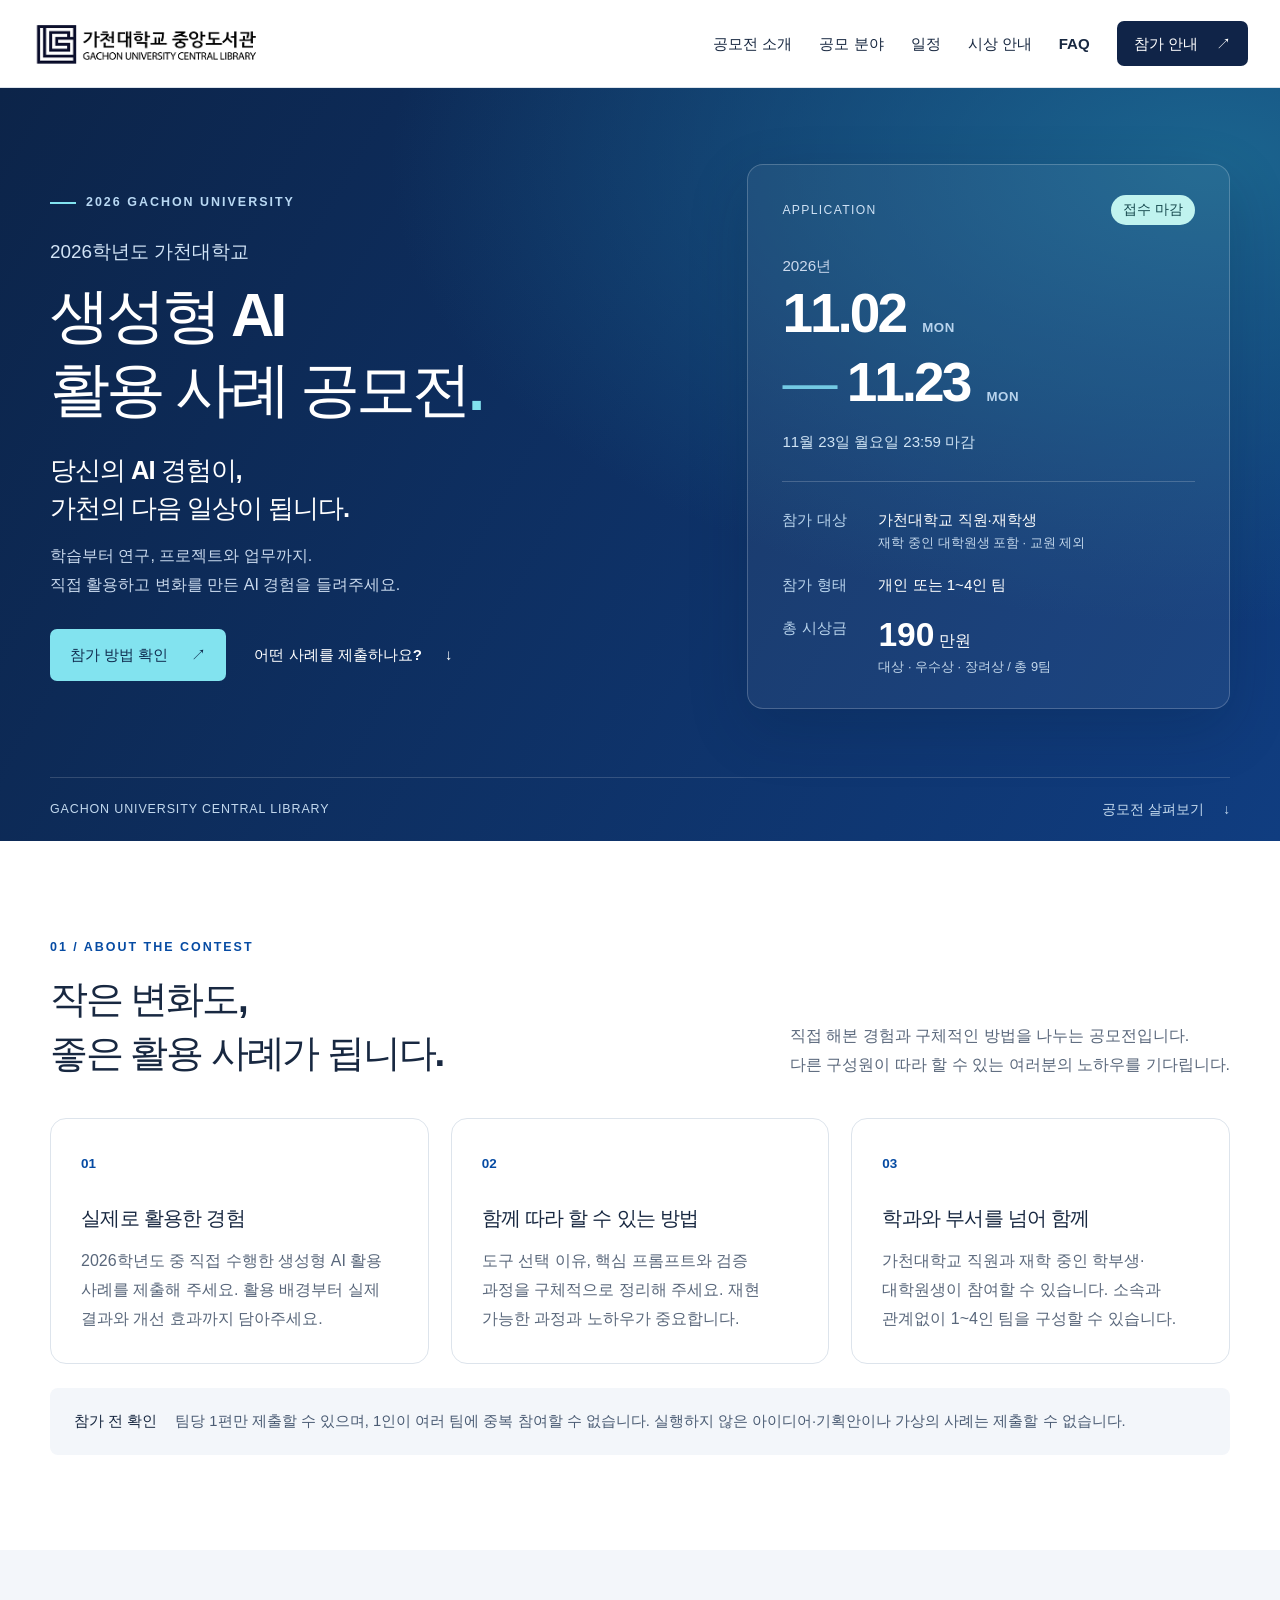
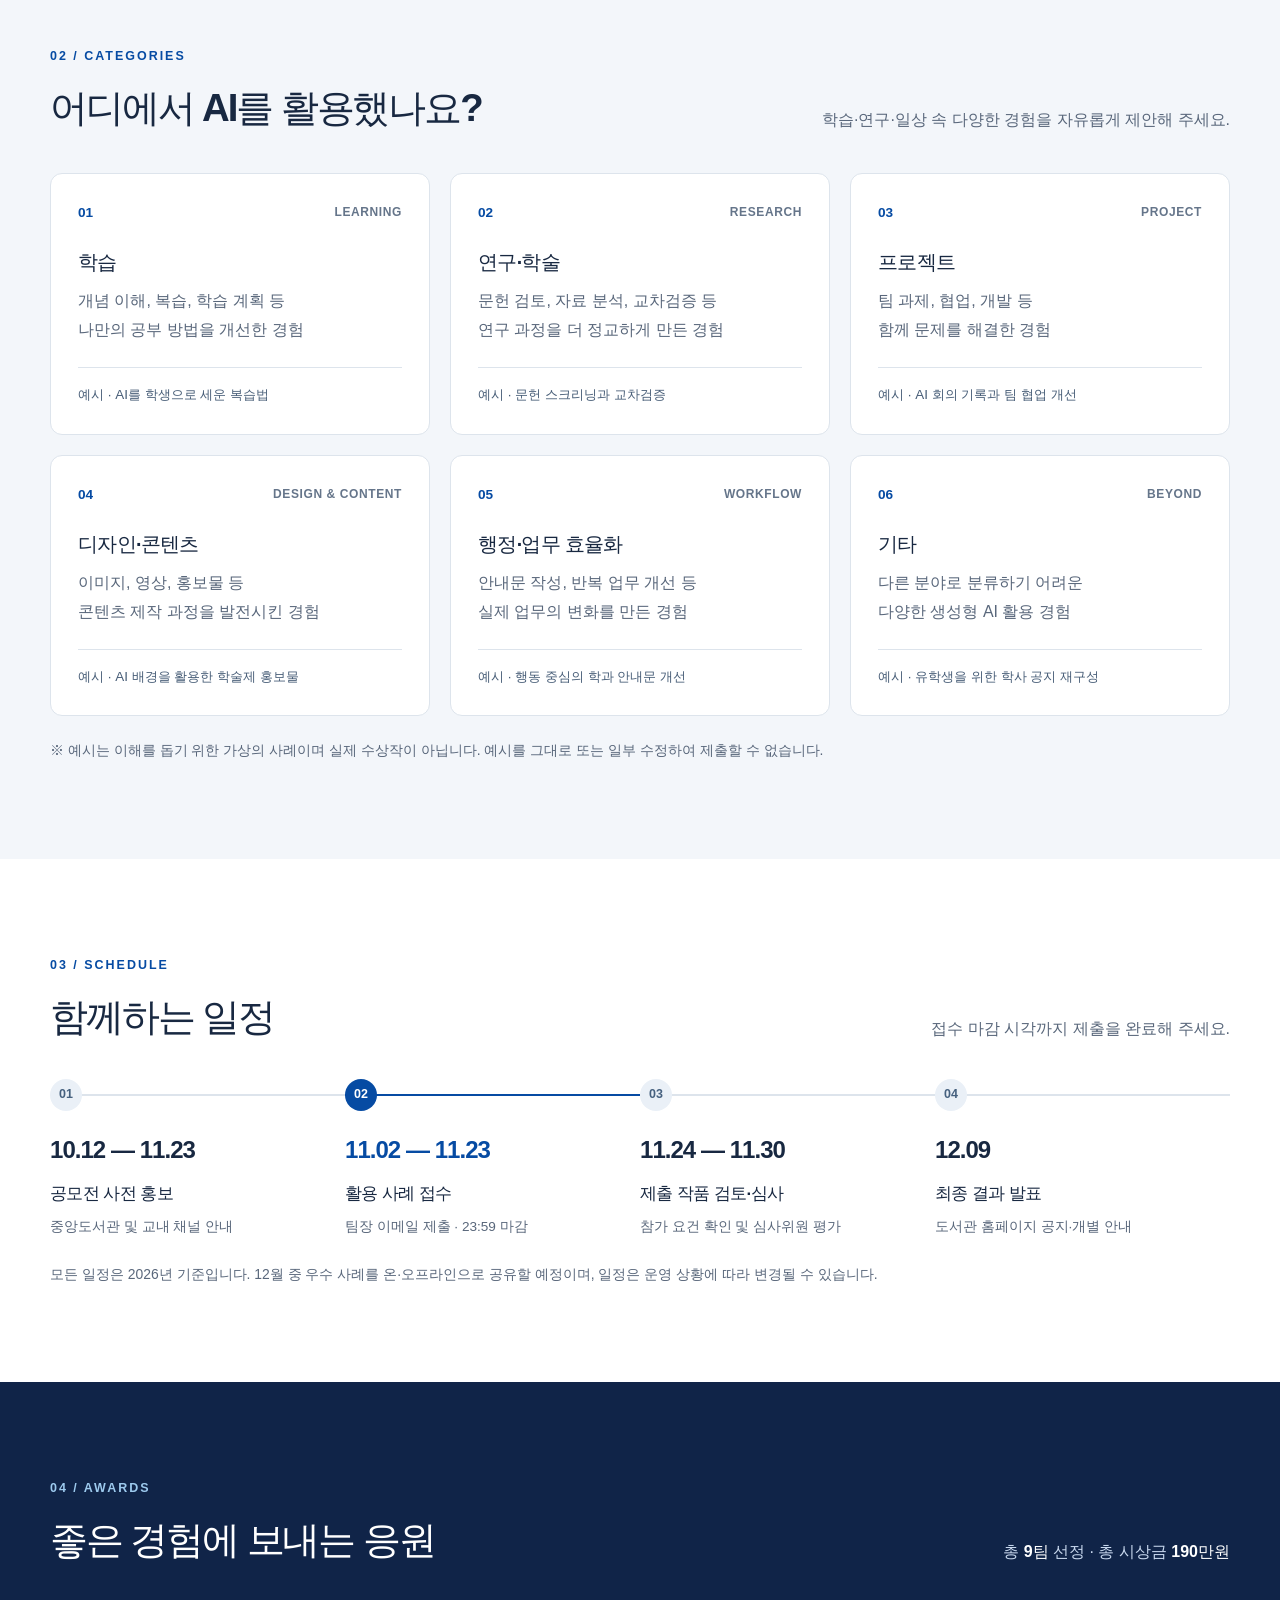
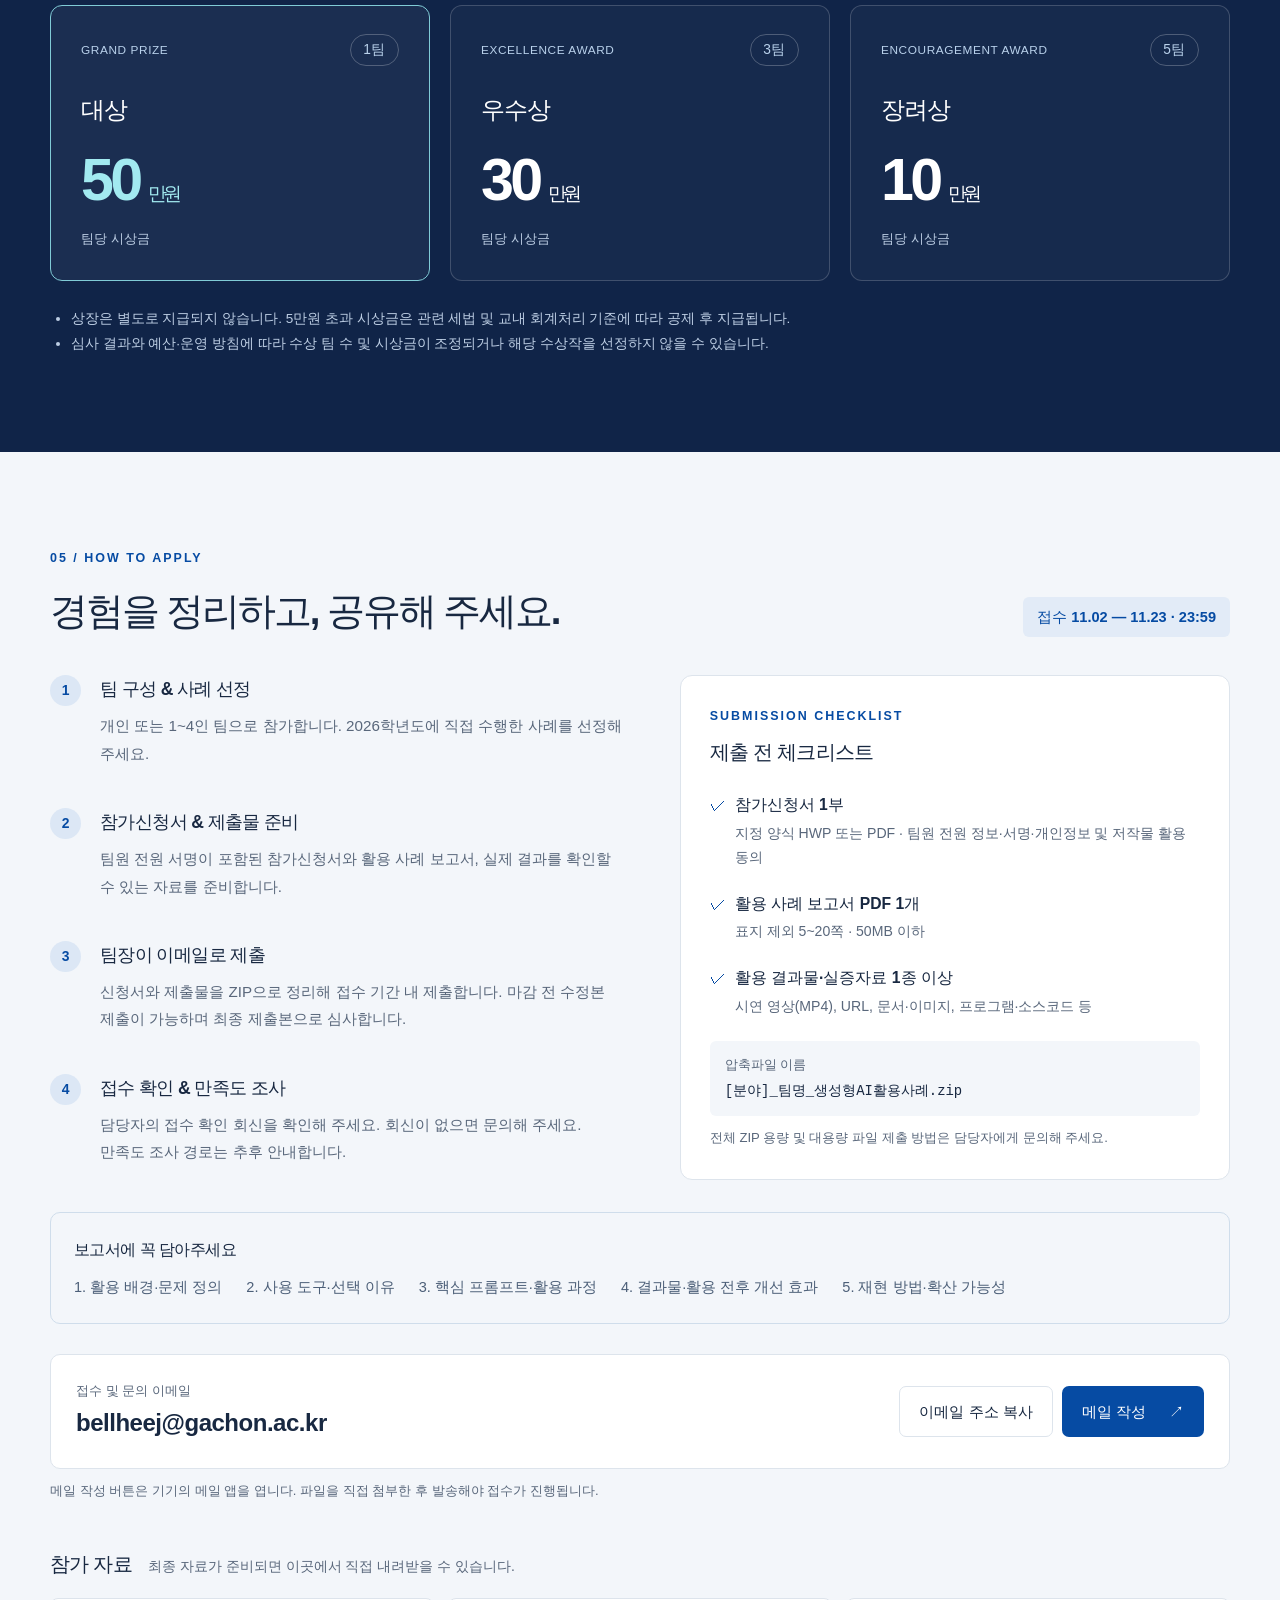
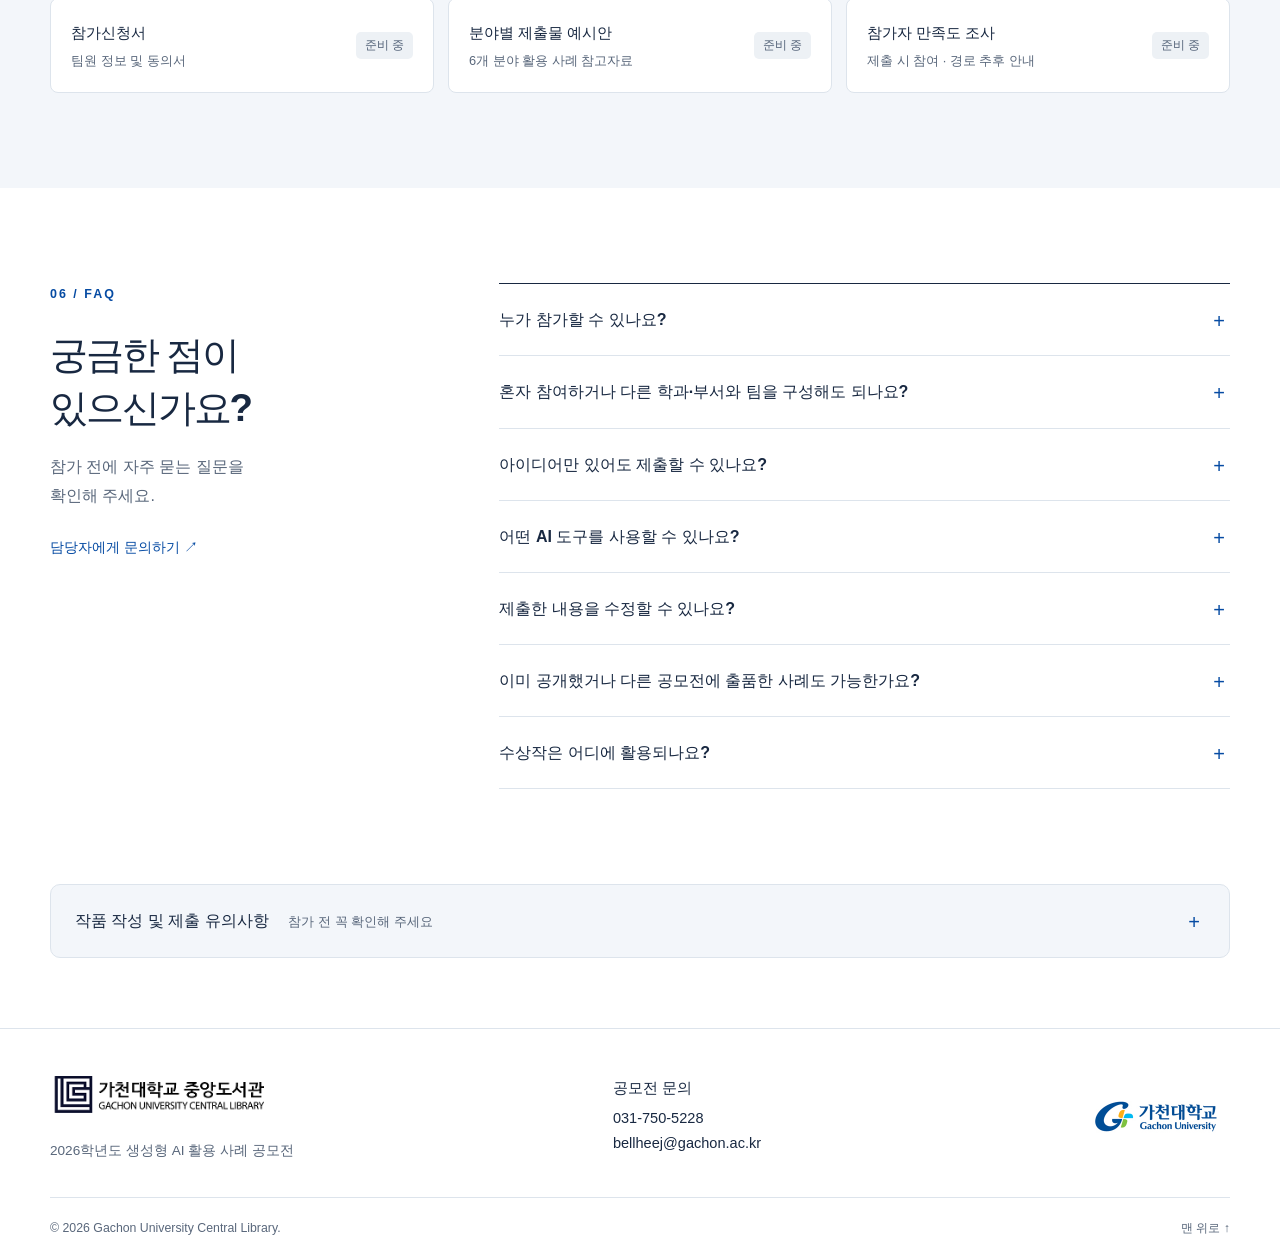
==== index.html @ e172df86 "Add files via upload" ====
<!doctype html>
<html lang="ko">
<head>
  <meta charset="utf-8">
  <meta name="viewport" content="width=device-width, initial-scale=1">
  <meta name="theme-color" content="#103e8c">
  <meta name="description" content="2026학년도 가천대학교 생성형 AI 활용 사례 공모전. 학습·연구·업무에서 직접 경험한 AI 활용 사례를 공유해 주세요. 11월 2일부터 11월 23일까지 이메일 접수.">
  <title>2026 가천대학교 생성형 AI 활용 사례 공모전</title>
  <link rel="stylesheet" href="./styles.css">
  <script src="./script.js" defer></script>
</head>
<body>
<a class="skip-link" href="#main">본문 바로가기</a>
<header class="header">
  <div class="header-inner">
    <a class="brand" href="#main" aria-label="가천대학교 중앙도서관 공모전 홈"><img src="./assets/library-logo.png" alt="가천대학교 중앙도서관" width="255" height="57"></a>
    <button class="menu-toggle" type="button" aria-expanded="false" aria-controls="navigation" hidden>메뉴 <span aria-hidden="true">☰</span></button>
    <nav id="navigation" aria-label="주 메뉴">
      <a href="#overview">공모전 소개</a><a href="#categories">공모 분야</a><a href="#schedule">일정</a><a href="#awards">시상 안내</a><a href="#faq">FAQ</a><a class="nav-apply" href="#apply">참가 안내 <span aria-hidden="true">↗</span></a>
    </nav>
  </div>
</header>
<main id="main">
  <section class="hero" aria-labelledby="hero-title">
    <div class="wrap hero-inner">
      <div class="hero-copy">
        <div class="eyebrow"><span class="tiny-line"></span>2026 GACHON UNIVERSITY</div>
        <p class="hero-kicker">2026학년도 가천대학교</p>
        <h1 id="hero-title">생성형 AI<br>활용 사례 공모전<span class="title-dot">.</span></h1>
        <p class="hero-tagline">당신의 AI 경험이,<br>가천의 다음 일상이 됩니다.</p>
        <p class="hero-description">학습부터 연구, 프로젝트와 업무까지.<br>직접 활용하고 변화를 만든 AI 경험을 들려주세요.</p>
        <div class="hero-actions"><a class="button primary" href="#apply">참가 방법 확인 <span aria-hidden="true">↗</span></a><a class="button hero-secondary" href="#categories">어떤 사례를 제출하나요? <span aria-hidden="true">↓</span></a></div>
      </div>
      <aside class="hero-panel" aria-label="접수 안내 요약">
        <div class="panel-top"><span>APPLICATION</span><span class="status" data-contest-status>접수 예정</span></div>
        <p class="date-year">2026년</p>
        <p class="hero-date">11.02 <span>MON</span><br><span class="date-dash">—</span> 11.23 <span>MON</span></p>
        <p class="deadline">11월 23일 월요일 23:59 마감</p>
        <div class="panel-rule"></div>
        <dl class="hero-facts"><div><dt>참가 대상</dt><dd>가천대학교 직원·재학생<br><small>재학 중인 대학원생 포함 · 교원 제외</small></dd></div><div><dt>참가 형태</dt><dd>개인 또는 1~4인 팀</dd></div><div><dt>총 시상금</dt><dd><strong>190<span>만원</span></strong><small>대상 · 우수상 · 장려상 / 총 9팀</small></dd></div></dl>
      </aside>
    </div>
    <div class="hero-bottom wrap"><span>GACHON UNIVERSITY CENTRAL LIBRARY</span><a href="#overview">공모전 살펴보기 <span aria-hidden="true">↓</span></a></div>
  </section>

  <section class="section wrap" id="overview" aria-labelledby="overview-title">
    <div class="section-heading"><div><p class="eyebrow blue">01 / ABOUT THE CONTEST</p><h2 id="overview-title">작은 변화도,<br>좋은 활용 사례가 됩니다.</h2></div><p>직접 해본 경험과 구체적인 방법을 나누는 공모전입니다.<br>다른 구성원이 따라 할 수 있는 여러분의 노하우를 기다립니다.</p></div>
    <div class="overview-grid"><article class="info-card"><span class="card-number">01</span><h3>실제로 활용한 경험</h3><p>2026학년도 중 직접 수행한 생성형 AI 활용 사례를 제출해 주세요. 활용 배경부터 실제 결과와 개선 효과까지 담아주세요.</p></article><article class="info-card"><span class="card-number">02</span><h3>함께 따라 할 수 있는 방법</h3><p>도구 선택 이유, 핵심 프롬프트와 검증 과정을 구체적으로 정리해 주세요. 재현 가능한 과정과 노하우가 중요합니다.</p></article><article class="info-card"><span class="card-number">03</span><h3>학과와 부서를 넘어 함께</h3><p>가천대학교 직원과 재학 중인 학부생·대학원생이 참여할 수 있습니다. 소속과 관계없이 1~4인 팀을 구성할 수 있습니다.</p></article></div>
    <p class="notice"><strong>참가 전 확인</strong> 팀당 1편만 제출할 수 있으며, 1인이 여러 팀에 중복 참여할 수 없습니다. 실행하지 않은 아이디어·기획안이나 가상의 사례는 제출할 수 없습니다.</p>
  </section>

  <section class="section tint" id="categories" aria-labelledby="categories-title"><div class="wrap">
    <div class="section-heading"><div><p class="eyebrow blue">02 / CATEGORIES</p><h2 id="categories-title">어디에서 AI를 활용했나요?</h2></div><p>학습·연구·일상 속 다양한 경험을 자유롭게 제안해 주세요.</p></div>
    <div class="category-grid">
      <article class="category"><div class="category-top"><span>01</span><span class="category-label">LEARNING</span></div><h3>학습</h3><p>개념 이해, 복습, 학습 계획 등<br>나만의 공부 방법을 개선한 경험</p><div class="example">예시 · AI를 학생으로 세운 복습법</div></article>
      <article class="category"><div class="category-top"><span>02</span><span class="category-label">RESEARCH</span></div><h3>연구·학술</h3><p>문헌 검토, 자료 분석, 교차검증 등<br>연구 과정을 더 정교하게 만든 경험</p><div class="example">예시 · 문헌 스크리닝과 교차검증</div></article>
      <article class="category"><div class="category-top"><span>03</span><span class="category-label">PROJECT</span></div><h3>프로젝트</h3><p>팀 과제, 협업, 개발 등<br>함께 문제를 해결한 경험</p><div class="example">예시 · AI 회의 기록과 팀 협업 개선</div></article>
      <article class="category"><div class="category-top"><span>04</span><span class="category-label">DESIGN & CONTENT</span></div><h3>디자인·콘텐츠</h3><p>이미지, 영상, 홍보물 등<br>콘텐츠 제작 과정을 발전시킨 경험</p><div class="example">예시 · AI 배경을 활용한 학술제 홍보물</div></article>
      <article class="category"><div class="category-top"><span>05</span><span class="category-label">WORKFLOW</span></div><h3>행정·업무 효율화</h3><p>안내문 작성, 반복 업무 개선 등<br>실제 업무의 변화를 만든 경험</p><div class="example">예시 · 행동 중심의 학과 안내문 개선</div></article>
      <article class="category"><div class="category-top"><span>06</span><span class="category-label">BEYOND</span></div><h3>기타</h3><p>다른 분야로 분류하기 어려운<br>다양한 생성형 AI 활용 경험</p><div class="example">예시 · 유학생을 위한 학사 공지 재구성</div></article>
    </div><p class="footnote">※ 예시는 이해를 돕기 위한 가상의 사례이며 실제 수상작이 아닙니다. 예시를 그대로 또는 일부 수정하여 제출할 수 없습니다.</p>
  </div></section>

  <section class="section wrap" id="schedule" aria-labelledby="schedule-title">
    <div class="section-heading"><div><p class="eyebrow blue">03 / SCHEDULE</p><h2 id="schedule-title">함께하는 일정</h2></div><p>접수 마감 시각까지 제출을 완료해 주세요.</p></div>
    <ol class="timeline"><li><span class="timeline-index">01</span><p class="timeline-date">10.12 — 11.23</p><h3>공모전 사전 홍보</h3><p>중앙도서관 및 교내 채널 안내</p></li><li class="featured"><span class="timeline-index">02</span><p class="timeline-date">11.02 — 11.23</p><h3>활용 사례 접수</h3><p>팀장 이메일 제출 · 23:59 마감</p></li><li><span class="timeline-index">03</span><p class="timeline-date">11.24 — 11.30</p><h3>제출 작품 검토·심사</h3><p>참가 요건 확인 및 심사위원 평가</p></li><li><span class="timeline-index">04</span><p class="timeline-date">12.09</p><h3>최종 결과 발표</h3><p>도서관 홈페이지 공지·개별 안내</p></li></ol>
    <p class="footnote">모든 일정은 2026년 기준입니다. 12월 중 우수 사례를 온·오프라인으로 공유할 예정이며, 일정은 운영 상황에 따라 변경될 수 있습니다.</p>
  </section>

  <section class="section awards-section" id="awards" aria-labelledby="awards-title"><div class="wrap">
    <div class="section-heading"><div><p class="eyebrow">04 / AWARDS</p><h2 id="awards-title">좋은 경험에 보내는 응원</h2></div><p>총 <strong>9팀</strong> 선정 · 총 시상금 <strong>190만원</strong></p></div>
    <div class="award-grid"><article class="award first"><div class="award-top"><span>GRAND PRIZE</span><span class="award-count">1팀</span></div><h3>대상</h3><p class="prize">50<span>만원</span></p><p>팀당 시상금</p></article><article class="award"><div class="award-top"><span>EXCELLENCE AWARD</span><span class="award-count">3팀</span></div><h3>우수상</h3><p class="prize">30<span>만원</span></p><p>팀당 시상금</p></article><article class="award"><div class="award-top"><span>ENCOURAGEMENT AWARD</span><span class="award-count">5팀</span></div><h3>장려상</h3><p class="prize">10<span>만원</span></p><p>팀당 시상금</p></article></div>
    <ul class="award-notes"><li>상장은 별도로 지급되지 않습니다. 5만원 초과 시상금은 관련 세법 및 교내 회계처리 기준에 따라 공제 후 지급됩니다.</li><li>심사 결과와 예산·운영 방침에 따라 수상 팀 수 및 시상금이 조정되거나 해당 수상작을 선정하지 않을 수 있습니다.</li></ul>
  </div></section>

<section class="section tint" id="apply" aria-labelledby="apply-title"><div class="wrap">
    <div class="section-heading"><div><p class="eyebrow blue">05 / HOW TO APPLY</p><h2 id="apply-title">경험을 정리하고, 공유해 주세요.</h2></div><span class="period-label">접수 11.02 — 11.23 · 23:59</span></div>
    <div class="apply-grid"><div class="steps"><article><span>1</span><div><h3>팀 구성 & 사례 선정</h3><p>개인 또는 1~4인 팀으로 참가합니다. 2026학년도에 직접 수행한 사례를 선정해 주세요.</p></div></article><article><span>2</span><div><h3>참가신청서 & 제출물 준비</h3><p>팀원 전원 서명이 포함된 참가신청서와 활용 사례 보고서, 실제 결과를 확인할 수 있는 자료를 준비합니다.</p></div></article><article><span>3</span><div><h3>팀장이 이메일로 제출</h3><p>신청서와 제출물을 ZIP으로 정리해 접수 기간 내 제출합니다. 마감 전 수정본 제출이 가능하며 최종 제출본으로 심사합니다.</p></div></article><article><span>4</span><div><h3>접수 확인 & 만족도 조사</h3><p>담당자의 접수 확인 회신을 확인해 주세요. 회신이 없으면 문의해 주세요. 만족도 조사 경로는 추후 안내합니다.</p></div></article></div>
    <aside class="submission-card"><p class="eyebrow blue">SUBMISSION CHECKLIST</p><h3>제출 전 체크리스트</h3><ul class="checklist"><li><strong>참가신청서 1부</strong><span>지정 양식 HWP 또는 PDF · 팀원 전원 정보·서명·개인정보 및 저작물 활용 동의</span></li><li><strong>활용 사례 보고서 PDF 1개</strong><span>표지 제외 5~20쪽 · 50MB 이하</span></li><li><strong>활용 결과물·실증자료 1종 이상</strong><span>시연 영상(MP4), URL, 문서·이미지, 프로그램·소스코드 등</span></li></ul><div class="file-name"><span>압축파일 이름</span><code>[분야]_팀명_생성형AI활용사례.zip</code></div><p class="small-note">전체 ZIP 용량 및 대용량 파일 제출 방법은 담당자에게 문의해 주세요.</p></aside></div>
    <div class="report-contents"><h3>보고서에 꼭 담아주세요</h3><ol><li>활용 배경·문제 정의</li><li>사용 도구·선택 이유</li><li>핵심 프롬프트·활용 과정</li><li>결과물·활용 전후 개선 효과</li><li>재현 방법·확산 가능성</li></ol></div>
    <div class="email-banner"><div><span>접수 및 문의 이메일</span><a href="mailto:bellheej@gachon.ac.kr">bellheej@gachon.ac.kr</a></div><div class="email-actions"><button type="button" class="button copy-button" id="copy-email" hidden>이메일 주소 복사</button><a class="button blue-button" href="mailto:bellheej@gachon.ac.kr?subject=2026%20%EC%83%9D%EC%84%B1%ED%98%95%20AI%20%ED%99%9C%EC%9A%A9%20%EC%82%AC%EB%A1%80%20%EA%B3%B5%EB%AA%A8%EC%A0%84%20%EC%A0%9C%EC%B6%9C">메일 작성 <span aria-hidden="true">↗</span></a></div></div><p class="small-note">메일 작성 버튼은 기기의 메일 앱을 엽니다. 파일을 직접 첨부한 후 발송해야 접수가 진행됩니다.</p><p id="copy-status" class="copy-status" role="status" aria-live="polite"></p>
    <div class="downloads-heading"><h3>참가 자료</h3><p>최종 자료가 준비되면 이곳에서 직접 내려받을 수 있습니다.</p></div><div class="download-grid"><div class="download-card"><span><strong>참가신청서</strong><small>팀원 정보 및 동의서</small></span><span class="pending">준비 중</span></div><div class="download-card"><span><strong>분야별 제출물 예시안</strong><small>6개 분야 활용 사례 참고자료</small></span><span class="pending">준비 중</span></div><div class="download-card"><span><strong>참가자 만족도 조사</strong><small>제출 시 참여 · 경로 추후 안내</small></span><span class="pending">준비 중</span></div></div>
  </div></section>

  <section class="section wrap faq-section" id="faq" aria-labelledby="faq-title"><div><p class="eyebrow blue">06 / FAQ</p><h2 id="faq-title">궁금한 점이<br>있으신가요?</h2><p class="faq-intro">참가 전에 자주 묻는 질문을<br>확인해 주세요.</p><a class="text-link" href="#contact">담당자에게 문의하기 ↗</a></div><div class="faq-list">
    <details><summary>누가 참가할 수 있나요?</summary><p>가천대학교 직원 및 재학 중인 학부생·대학원생이 참가할 수 있습니다. 교원은 제외됩니다. 접수 마감일 기준 참가 자격을 충족해야 합니다.</p></details>
    <details><summary>혼자 참여하거나 다른 학과·부서와 팀을 구성해도 되나요?</summary><p>네. 개인 또는 1~4인 팀으로 참여할 수 있으며 학과·부서와 관계없이 혼합 구성이 가능합니다. 팀당 1편만 제출할 수 있고, 1인이 2개 이상의 팀에 중복 참여할 수 없습니다.</p></details>
    <details><summary>아이디어만 있어도 제출할 수 있나요?</summary><p>2026학년도 중 실제로 수행해 결과가 확인된 활용 사례를 제출해야 합니다. 실행하지 않은 아이디어·기획안이나 가상의 사례는 제출할 수 없습니다. 직접 수행한 수업 과제나 업무 산출물을 사례로 정리하는 것은 가능합니다.</p></details>
    <details><summary>어떤 AI 도구를 사용할 수 있나요?</summary><p>사용 도구의 종류와 유료·무료 여부는 심사에 영향을 주지 않습니다. 도구를 선택한 이유와 프롬프트 설계, 결과물을 직접 비교·검증·수정한 과정을 구체적으로 정리해 주세요.</p></details>
    <details><summary>제출한 내용을 수정할 수 있나요?</summary><p>접수 마감인 2026년 11월 23일 23:59 이내에 수정본을 제출할 수 있습니다. 최종 제출본을 기준으로 심사하며, 마감 이후 도착분은 심사 대상에서 제외합니다.</p></details>
    <details><summary>이미 공개했거나 다른 공모전에 출품한 사례도 가능한가요?</summary><p>다른 공모전에 출품하거나 수상한 사례, 기존에 공개·발표한 사례 및 타인의 제출물을 일부 수정한 사례는 제출할 수 없습니다. 직접 수행한 수업 과제나 업무 산출물은 제출 가능하나 공개·출품 이력이 있는 경우 담당자에게 문의해 주세요.</p></details>
    <details><summary>수상작은 어디에 활용되나요?</summary><p>제출물의 저작권은 참가자에게 있습니다. 수상작 및 별도 동의를 받은 제출물은 중앙도서관 홈페이지·SNS, 사례집, 교육 자료, 결과보고서, 공모전 홍보와 온·오프라인 공유에 활용할 수 있습니다.</p></details>
  </div></section>

  <section class="wrap guidelines" aria-labelledby="guidelines-title"><details><summary id="guidelines-title">작품 작성 및 제출 유의사항 <span>참가 전 꼭 확인해 주세요</span></summary><div class="guidelines-body"><ul><li>참가자·팀이 직접 수행한 실제 사례를 제출해야 하며 팀원 전원이 수행 또는 제출물 작성에 실질적으로 참여해야 합니다.</li><li>타인의 사례나 저작물을 무단으로 사용해서는 안 됩니다. 표절·대리 작성·허위 사례 및 허위 활용 과정은 심사 제외 또는 수상 취소·시상금 환수 사유가 됩니다.</li><li>화면 캡처의 성명·학번·사번·연락처·이메일 등 개인정보는 가림 처리해야 합니다. 식별 가능한 타인의 사진·개인정보는 사전 동의가 필요합니다.</li><li>행정·업무 사례에는 대외 공개가 제한되는 내부 자료나 미공개 정보를 포함하지 마세요. 필요한 경우 소속 부서의 사전 확인을 받아 주세요.</li><li>이미지·데이터·문서·상표·로고 등 제3자의 권리를 침해하지 않아야 합니다. 사용한 AI 서비스의 이용약관과 결과물 활용 조건을 확인해 주세요.</li><li>담당자가 원본 자료·프롬프트 이력·생성 및 수정 과정 등 추가 증빙자료를 요청할 수 있습니다. 정당한 사유 없이 협조하지 않는 경우 심사에서 제외될 수 있습니다.</li><li>제출 파일이 정상적으로 열리는지 확인해 주세요. 외부 URL은 심사 기간 동안 접근 가능해야 하며, 로그인이 필요한 경우 접근 방법을 함께 안내해 주세요.</li><li>신청서의 필수 정보·동의 서명, 보고서 분량·형식 및 필수 내용 누락은 심사 제외 사유가 될 수 있습니다. 단순 오탈자는 심사 제외 사유가 아닙니다.</li><li>비속어·혐오·차별·선정적 표현 등 공개하기 부적절한 내용은 심사에서 제외될 수 있습니다.</li></ul><p>동점 시 AI 활용의 적절성 → 문제해결 효과성 → 재현성·확산성 → 창의성·독창성 순으로 비교합니다. 모두 같으면 더 높은 총점을 부여한 심사위원 수로 판단하며, 이후에도 동일하면 공동 수상으로 처리하고 필요한 경우 하위 수상 팀 수를 조정합니다.</p></div></details></section>
</main>
<footer id="contact"><div class="wrap footer-main"><div><img src="./assets/library-logo.png" alt="가천대학교 중앙도서관" width="255" height="57"><p>2026학년도 생성형 AI 활용 사례 공모전</p></div><div class="contact-info"><h2>공모전 문의</h2><a href="tel:0317505228">031-750-5228</a><a href="mailto:bellheej@gachon.ac.kr">bellheej@gachon.ac.kr</a></div><img class="university-logo" src="./assets/university-logo.jpg" alt="가천대학교" width="150" height="55"></div><div class="wrap footer-bottom"><span>© 2026 Gachon University Central Library.</span><a href="#main">맨 위로 ↑</a></div></footer>
</body>
</html>
---- styles.css ----
:root{--navy:#102448;--blue:#064ba3;--cyan:#82e3ef;--ink:#182841;--muted:#59677b;--line:#dde4ec;--tint:#f3f6fa;--radius:16px;font-family:"Pretendard","Noto Sans KR","Malgun Gothic",Arial,sans-serif;color:var(--ink);font-synthesis:none;line-height:1.7;background:#fff}
*{box-sizing:border-box}html{scroll-behavior:smooth;scroll-padding-top:110px}body{margin:0;word-break:keep-all;overflow-wrap:break-word}a{color:inherit;text-decoration:none}button{font:inherit;cursor:pointer}a,button,summary{-webkit-tap-highlight-color:transparent}a:focus-visible,button:focus-visible,summary:focus-visible{outline:3px solid #0087bf;outline-offset:5px}img{max-width:100%;object-fit:contain}h1,h2,h3,p{margin:0}h2{font-size:clamp(1.9rem,3vw,2.65rem);line-height:1.4;letter-spacing:-.055em}h3{font-size:1.22rem;letter-spacing:-.035em}ul,ol{padding-left:1.3rem}p{line-height:1.8}.wrap{width:min(1180px,calc(100% - 64px));margin-inline:auto}.skip-link{position:fixed;top:-100px;left:20px;z-index:100;background:white;padding:12px}.skip-link:focus{top:10px}.header{position:sticky;top:0;z-index:20;background:rgba(255,255,255,.97);border-bottom:1px solid var(--line)}.header-inner{max-width:1320px;margin:auto;padding:18px 32px;display:flex;align-items:center;justify-content:space-between;gap:28px}.brand{display:flex;flex-shrink:0}.brand img{width:230px;height:auto}nav{display:flex;align-items:center;gap:27px;font-size:.94rem;font-weight:600}nav a:hover,.text-link:hover{color:var(--blue)}nav .nav-apply{background:var(--navy);color:white;padding:10px 17px;border-radius:7px}.nav-apply span{padding-left:14px}.menu-toggle{border:1px solid var(--line);background:white;border-radius:6px;padding:6px 12px;color:var(--ink)}[hidden]{display:none!important}
.hero{background:radial-gradient(ellipse at 95% 10%,#1b648e 0%,transparent 48%),linear-gradient(120deg,#0c2449,#103d80);color:white;position:relative;overflow:hidden}.hero-inner{display:grid;grid-template-columns:1.3fr 1fr;gap:70px;padding-top:76px;padding-bottom:68px;align-items:center}.eyebrow{font-size:.78rem;letter-spacing:.16em;font-weight:700;display:flex;gap:10px;align-items:center;margin-bottom:22px}.tiny-line{width:26px;height:2px;background:var(--cyan)}.hero .eyebrow{color:#b9d9f4}.hero-kicker{font-size:1.18rem;color:#d2e4f6;margin-bottom:10px}.hero h1{font-size:clamp(2.7rem,4.7vw,4rem);letter-spacing:-.065em;line-height:1.22;font-weight:800}.title-dot{color:var(--cyan)}.hero-tagline{font-size:1.6rem;font-weight:600;letter-spacing:-.04em;margin-top:25px;line-height:1.5}.hero-description{color:#c9d9ed;font-size:1rem;margin-top:14px}.hero-actions{display:flex;align-items:center;gap:8px;margin-top:30px;flex-wrap:wrap}.button{display:inline-flex;align-items:center;justify-content:center;gap:23px;min-height:48px;padding:12px 19px;font-size:.94rem;border-radius:7px;font-weight:700;border:1px solid transparent;transition:background .2s,transform .2s}.button:hover{transform:translateY(-2px)}.primary{background:var(--cyan);color:#102d50}.primary:hover{background:#b8f2f7}.hero-secondary{color:white}.hero-secondary:hover{background:#ffffff12}.hero-panel{padding:30px 34px;background:#ffffff0d;border:1px solid #ffffff35;border-radius:var(--radius);box-shadow:0 20px 60px #001a3730}.panel-top{display:flex;justify-content:space-between;gap:8px;align-items:center;font-size:.76rem;letter-spacing:.11em;color:#d0e2f5}.status{letter-spacing:0;font-size:.85rem;background:#c0f3ef;color:#15484d;border-radius:30px;padding:3px 12px;font-weight:700}.date-year{color:#ccdaee;margin-top:27px;font-size:.95rem}.hero-date{font-size:clamp(2.6rem,4.3vw,3.7rem);font-weight:750;line-height:1.25;letter-spacing:-.055em;font-variant-numeric:tabular-nums}.hero-date>span:not(.date-dash){font-size:.83rem;color:#b9d4ed;letter-spacing:.04em;margin-left:5px}.date-dash{color:#73c9e3;font-weight:400}.deadline{color:#d0e4f5;font-size:.94rem;margin-top:12px}.panel-rule{height:1px;background:#ffffff30;margin:25px 0}.hero-facts{margin:0;display:grid;gap:18px;font-size:.94rem}.hero-facts>div{display:grid;grid-template-columns:86px 1fr;gap:10px}.hero-facts dt{color:#b9d4ed}.hero-facts dd{margin:0}.hero-facts small{display:block;color:#c3d7eb;font-size:.8rem}.hero-facts strong{font-size:2.1rem;line-height:1.2}.hero-facts strong span{font-size:1rem;margin-left:5px}.hero-bottom{padding:20px 0;border-top:1px solid #ffffff28;display:flex;justify-content:space-between;align-items:center;font-size:.78rem;letter-spacing:.07em;color:#c3d9ee}.hero-bottom a{font-size:.86rem;letter-spacing:0}.hero-bottom a span{margin-left:15px}
.section{padding-block:95px}.blue{color:var(--blue)}.section-heading{display:flex;justify-content:space-between;align-items:flex-end;gap:35px;margin-bottom:38px}.section-heading .eyebrow{margin-bottom:14px}.section-heading>p{font-size:1rem;color:var(--muted);max-width:480px}.overview-grid{display:grid;grid-template-columns:repeat(3,1fr);gap:22px}.info-card{border:1px solid var(--line);border-radius:var(--radius);padding:30px}.card-number{display:inline-block;font-size:.84rem;color:var(--blue);font-weight:700;margin-bottom:26px}.info-card h3{margin-bottom:12px}.info-card p,.category p{color:var(--muted);font-size:1rem}.notice{background:var(--tint);padding:20px 24px;border-radius:8px;margin-top:24px;font-size:.92rem;color:#4b5c74}.notice strong{color:var(--ink);margin-right:14px}.tint{background:var(--tint)}.category-grid{display:grid;grid-template-columns:repeat(3,1fr);gap:20px}.category{background:white;border:1px solid var(--line);border-radius:12px;padding:27px;transition:border-color .2s}.category:hover{border-color:#699ccd}.category-top{display:flex;justify-content:space-between;align-items:center;color:var(--blue);font-size:.85rem;font-weight:700;margin-bottom:22px}.category-label{font-size:.75rem;letter-spacing:.05em;color:#65758a}.category h3{margin-bottom:8px}.example{margin-top:22px;padding-top:16px;border-top:1px solid var(--line);font-size:.84rem;color:#475d77}.footnote{font-size:.87rem;color:var(--muted);margin-top:22px}.timeline{list-style:none;padding:0;display:grid;grid-template-columns:repeat(4,1fr);gap:0}.timeline li{padding:0 22px 0 0;position:relative;border-top:2px solid var(--line);margin-top:12px}.timeline-index{position:relative;top:-17px;display:flex;justify-content:center;align-items:center;width:32px;height:32px;border-radius:50%;background:#eaf0f7;color:#46617f;font-size:.78rem;font-weight:700}.timeline-date{font-size:1.5rem;font-weight:700;letter-spacing:-.04em;margin-bottom:9px}.timeline h3{font-size:1.05rem}.timeline li>p:last-child{font-size:.85rem;color:var(--muted);margin-top:7px}.timeline .featured{border-color:var(--blue)}.featured .timeline-index{background:var(--blue);color:white}.featured .timeline-date{color:var(--blue)}
.awards-section{background:var(--navy);color:white}.awards-section .eyebrow{color:#9dcaee}.awards-section .section-heading>p{color:#c8d8ee}.awards-section .section-heading strong{color:white}.award-grid{display:grid;grid-template-columns:repeat(3,1fr);gap:20px}.award{border:1px solid #ffffff2e;border-radius:12px;padding:28px 30px;background:#ffffff07}.award.first{background:#ffffff0c;border-color:#80cbd6}.award-top{display:flex;align-items:center;justify-content:space-between;font-size:.74rem;letter-spacing:.05em;color:#b9d1eb}.award-count{border:1px solid #ffffff3d;border-radius:30px;padding:3px 12px;font-size:.86rem;white-space:nowrap}.award h3{margin:24px 0 12px;font-size:1.5rem}.prize{font-size:3.7rem;line-height:1.3;letter-spacing:-.06em;font-weight:750}.prize span{font-size:1.2rem;margin-left:8px;font-weight:500}.first .prize{color:#a2eaf0}.award>p:last-child{font-size:.84rem;color:#bdcee4;margin-top:8px}.award-notes{font-size:.85rem;line-height:1.9;color:#bdcee4;margin:25px 0 0}.criteria-grid{display:grid;grid-template-columns:repeat(4,1fr);gap:27px}.criteria-grid article{border-top:2px solid var(--blue);padding-top:18px}.score{color:var(--blue);margin-bottom:12px}.score strong{font-size:2.8rem;line-height:1.3;letter-spacing:-.05em}.score span{margin-left:5px}.criteria-grid h3{font-size:1.12rem}.criteria-grid p{font-size:.92rem;color:var(--muted);margin-top:8px}.period-label{background:#e2ebf7;color:var(--blue);padding:8px 14px;font-size:.91rem;border-radius:6px;font-weight:600}.apply-grid{display:grid;grid-template-columns:1.05fr 1fr;gap:52px}.steps{display:grid;gap:27px}.steps article{display:flex;gap:19px}.steps article>span{flex-shrink:0;width:31px;height:31px;border-radius:50%;background:#dce7f5;color:var(--blue);text-align:center;line-height:31px;font-weight:700;font-size:.87rem}.steps h3{font-size:1.1rem}.steps p{color:var(--muted);font-size:.95rem;margin-top:7px}.submission-card{background:white;padding:29px;border:1px solid var(--line);border-radius:12px}.submission-card .eyebrow{margin-bottom:8px}.checklist{list-style:none;padding:0;margin:22px 0}.checklist li{padding-left:25px;position:relative;margin-bottom:20px}.checklist li:before{content:'✓';color:var(--blue);position:absolute;left:0;font-weight:700}.checklist strong{font-size:.98rem}.checklist span{display:block;color:var(--muted);font-size:.88rem;margin-top:3px}.file-name{background:var(--tint);padding:13px 15px;border-radius:6px}.file-name>span{display:block;color:var(--muted);font-size:.8rem}.file-name code{font-size:.87rem;word-break:break-all}.small-note{font-size:.82rem;color:var(--muted);margin-top:10px}.report-contents{border:1px solid #cfddeb;border-radius:10px;padding:23px;margin-top:32px}.report-contents h3{font-size:1rem}.report-contents ol{list-style-position:inside;padding:0;display:flex;flex-wrap:wrap;gap:10px 24px;font-size:.91rem;color:#4c5f78;margin:12px 0 0}.email-banner{background:white;border:1px solid var(--line);border-radius:10px;display:flex;justify-content:space-between;align-items:center;gap:20px;padding:25px;margin-top:30px}.email-banner>div>span{display:block;font-size:.84rem;color:var(--muted)}.email-banner>div>a:not(.button){font-size:1.5rem;font-weight:700;letter-spacing:-.02em;overflow-wrap:anywhere}.email-actions{display:flex;gap:9px;flex-wrap:wrap}.copy-button{border-color:var(--line);background:white;color:var(--ink)}.blue-button{background:var(--blue);color:white}.copy-status{font-size:.9rem;color:var(--blue);min-height:1.6em}.downloads-heading{margin-top:22px;display:flex;align-items:baseline;gap:16px}.downloads-heading p{font-size:.87rem;color:var(--muted)}.download-grid{display:grid;grid-template-columns:repeat(3,1fr);gap:14px;margin-top:17px}.download-card{padding:20px;background:#fff;border:1px solid var(--line);border-radius:8px;display:flex;align-items:center;justify-content:space-between;gap:8px}.download-card strong{font-size:.94rem}.download-card small{display:block;color:var(--muted);font-size:.8rem;margin-top:4px}.pending{font-size:.77rem;color:#526177;background:#edf1f5;padding:3px 9px;border-radius:5px;white-space:nowrap}.faq-section{display:grid;grid-template-columns:1fr 1.9fr;gap:65px}.faq-intro{color:var(--muted);margin-top:18px}.text-link{display:inline-block;margin-top:24px;font-size:.9rem;font-weight:600;color:var(--blue)}.faq-list{border-top:1px solid var(--ink)}details{border-bottom:1px solid var(--line)}summary{cursor:pointer;list-style:none;position:relative;padding:22px 35px 22px 0;font-weight:600;font-size:1rem}summary::-webkit-details-marker{display:none}summary:after{content:'+';position:absolute;right:5px;top:20px;font-size:1.25rem;font-weight:400;color:var(--blue)}details[open]>summary:after{content:'−'}.faq-list details p{font-size:.94rem;color:var(--muted);padding:0 30px 22px 0}.guidelines{padding-bottom:70px}.guidelines details{background:var(--tint);border:1px solid var(--line);border-radius:10px;padding:0 24px}.guidelines summary span{color:var(--muted);font-weight:400;margin-left:15px;font-size:.84rem}.guidelines-body{font-size:.91rem;color:var(--muted);padding-bottom:24px}.guidelines-body li{margin-bottom:9px}.guidelines-body p{padding-left:5px}footer{border-top:1px solid var(--line);background:#fff;padding-top:40px}.footer-main{display:flex;justify-content:space-between;align-items:center;gap:30px;padding-bottom:34px}.footer-main>div>img{width:220px;height:auto}.footer-main p{font-size:.85rem;color:var(--muted);margin-top:13px}.contact-info{display:flex;flex-direction:column;font-size:.91rem}.contact-info h2{font-size:.95rem;letter-spacing:0;margin-bottom:8px}.contact-info a:hover{text-decoration:underline}.university-logo{width:150px;height:auto}.footer-bottom{border-top:1px solid var(--line);padding-block:20px;display:flex;justify-content:space-between;color:var(--muted);font-size:.77rem}
@media(min-width:961px){.menu-toggle{display:none}}@media(max-width:1100px){nav{gap:15px;font-size:.84rem}.brand img{width:205px}.hero-inner{gap:35px}.hero-panel{padding:26px}.section-heading{gap:25px}.download-card{padding:15px}.award-top{font-size:.67rem}}@media(max-width:960px){.header-inner{flex-wrap:wrap;padding:14px 25px;gap:0}.menu-toggle:not([hidden]){display:block}.header nav{width:100%;padding-top:16px;gap:9px;flex-wrap:wrap}.header nav a{padding:9px 12px}.js .header nav{display:none}.js .header nav.is-open{display:flex}.hero-inner{gap:30px;grid-template-columns:1.2fr 1fr;padding-top:50px}.hero h1{font-size:2.7rem}.hero-tagline{font-size:1.35rem}.hero-date{font-size:2.7rem}.hero-facts>div{grid-template-columns:65px 1fr;gap:7px;font-size:.86rem}.hero-facts small{font-size:.77rem}.section{padding-block:70px}.section-heading{display:block}.section-heading>p{margin-top:20px}.category-grid{grid-template-columns:repeat(2,1fr)}.timeline{grid-template-columns:repeat(2,1fr);gap:35px 15px}.apply-grid{gap:26px}.period-label{display:inline-block;margin-top:20px}.email-banner{align-items:flex-start;flex-direction:column}.download-grid{grid-template-columns:1fr}.downloads-heading{display:block}.overview-grid{gap:14px}.info-card{padding:23px}.award{padding:23px}.award-top{flex-wrap:wrap;gap:9px}.criteria-grid{gap:18px}.faq-section{gap:35px}.footer-main{flex-wrap:wrap}.guidelines summary span{display:block;margin-left:0}}
@media(max-width:640px){.wrap{width:calc(100% - 40px)}.header-inner{padding:12px 20px}.brand img{width:198px}.hero-inner{grid-template-columns:1fr;padding-top:38px;padding-bottom:30px;gap:32px}.hero h1{font-size:clamp(2.4rem,9.4vw,3.2rem)}.hero .eyebrow{font-size:.7rem;margin-bottom:23px}.hero-kicker{font-size:1rem}.hero-tagline{font-size:1.4rem}.hero-description{font-size:.95rem}.hero-actions{margin-top:23px;gap:6px}.hero-actions .button{font-size:.88rem;padding:12px 14px;gap:12px}.hero-panel{padding:24px}.hero-date{font-size:3rem}.hero-facts>div{grid-template-columns:85px 1fr;font-size:.95rem}.hero-bottom{font-size:.65rem;gap:15px}.hero-bottom>span{max-width:170px}.hero-bottom a{font-size:.8rem;white-space:nowrap}.section{padding-block:57px}.section-heading{margin-bottom:26px}h2{font-size:1.85rem}.eyebrow{font-size:.7rem}.section-heading>p{font-size:.94rem}.overview-grid,.category-grid,.award-grid{grid-template-columns:1fr}.info-card{padding:24px}.card-number{margin-bottom:14px}.notice{padding:18px;font-size:.88rem}.notice strong{display:block;margin-bottom:5px}.category{padding:25px}.category-top{margin-bottom:15px}.category p br{display:none}.timeline{gap:27px 12px}.timeline-date{font-size:1.2rem}.timeline h3{font-size:.96rem}.timeline li{padding-right:0}.timeline li>p:last-child{font-size:.8rem}.award{padding:25px}.award h3{margin-top:18px}.award-top{font-size:.76rem}.prize{font-size:3rem}.criteria-grid{grid-template-columns:repeat(2,1fr);gap:27px 18px}.criteria-grid h3{font-size:1.02rem}.criteria-grid p{font-size:.87rem}.apply-grid{grid-template-columns:1fr;gap:30px}.steps{gap:23px}.submission-card{padding:23px}.report-contents{padding:19px}.report-contents ol{display:block}.report-contents li{margin-top:7px}.email-banner{padding:20px}.email-banner>div>a:not(.button){font-size:1.15rem}.email-actions .button{font-size:.83rem;padding:10px 13px;gap:10px}.downloads-heading p{margin-top:7px}.faq-section{grid-template-columns:1fr;gap:30px}.faq-section h2 br{display:none}.faq-intro br{display:none}.faq-intro{margin-top:12px}.text-link{margin-top:12px}summary{font-size:.94rem;padding-block:20px}.guidelines{padding-bottom:45px}.guidelines details{padding:0 18px}.footer-main{display:grid;grid-template-columns:1fr;gap:23px}.footer-main .university-logo{display:none}.footer-bottom{font-size:.7rem;gap:20px}.footnote{font-size:.8rem}}
@media(prefers-reduced-motion:reduce){html{scroll-behavior:auto}*,*:before,*:after{transition:none!important}.button:hover{transform:none}}@media print{.header,.hero-actions,.email-actions,.menu-toggle,.hero-bottom,.footer-bottom{display:none}.hero,.awards-section{background:white;color:#182841}.hero *,.awards-section *{color:#182841!important}.section{padding-block:25px}.wrap{width:100%}.hero-panel{border:1px solid #ccc}.category,.info-card,.award{break-inside:avoid}.faq-list details p{display:block}.section-heading{margin-bottom:20px}}
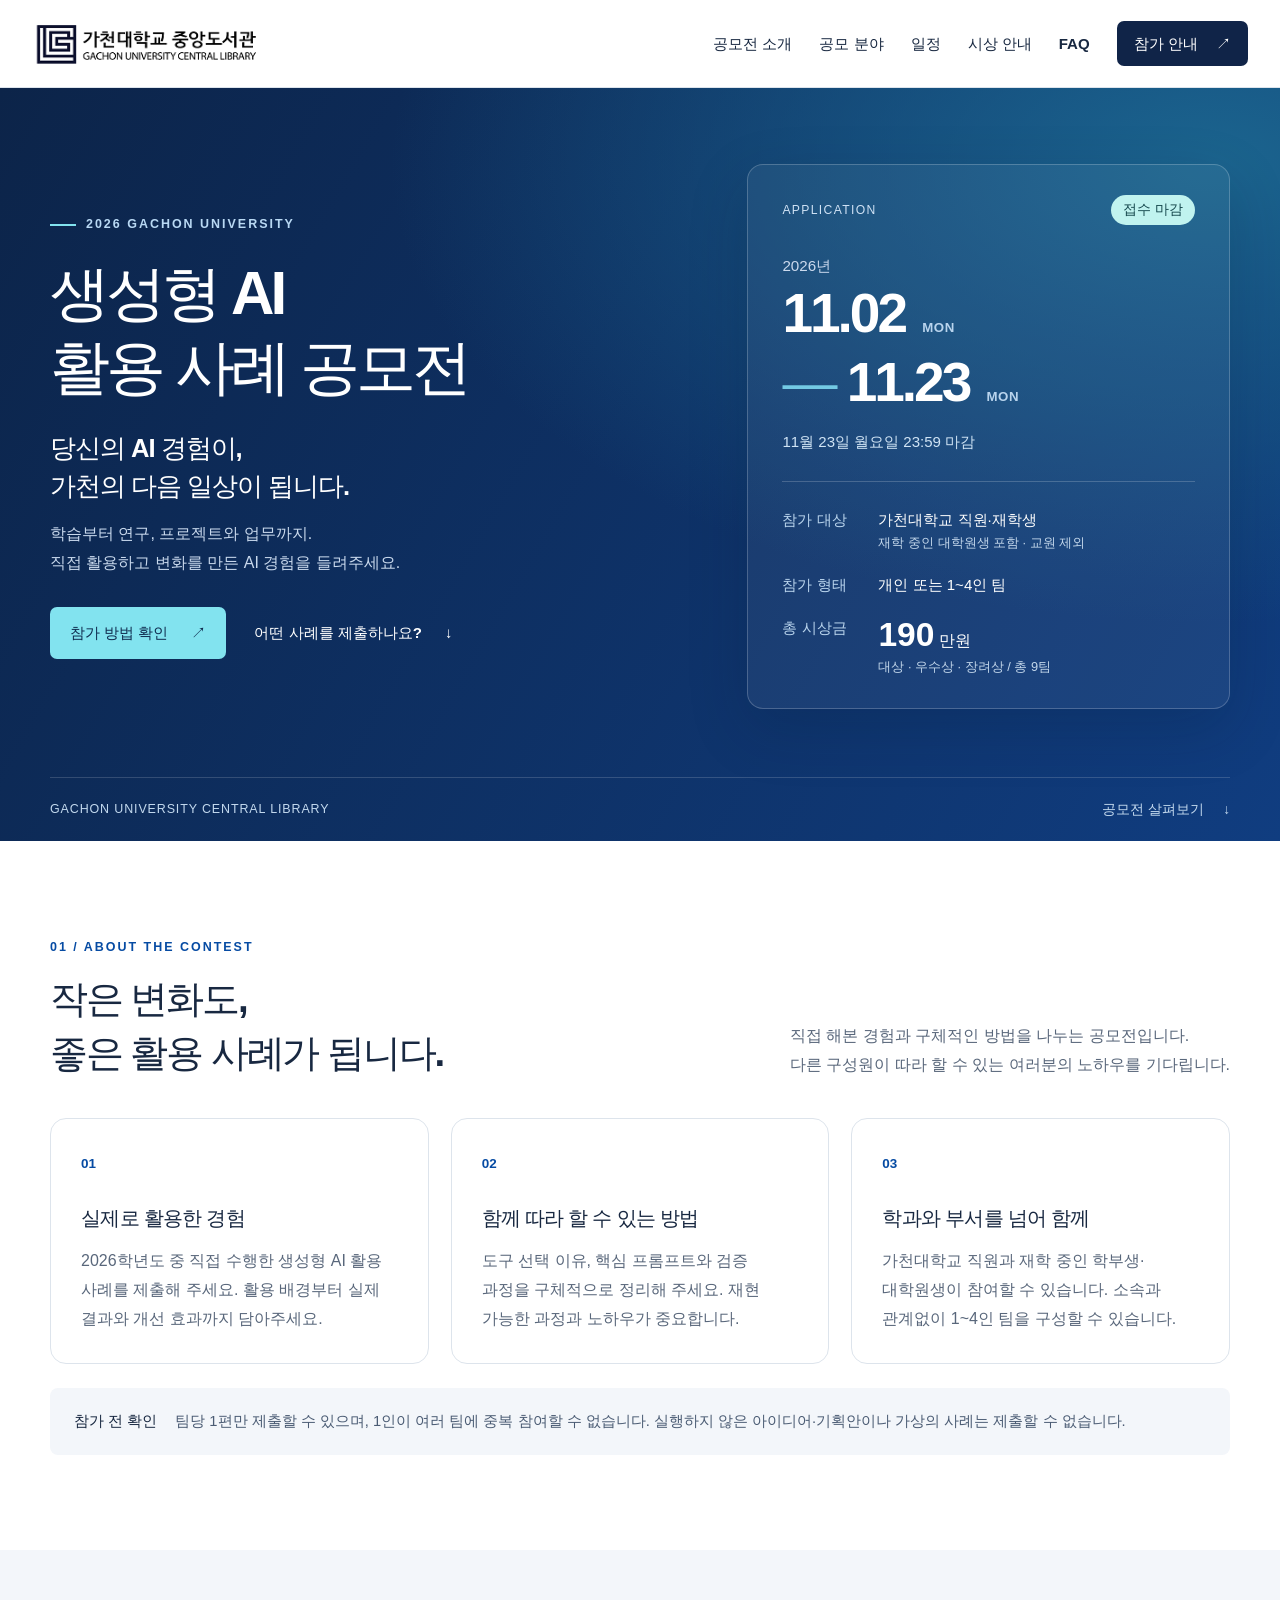
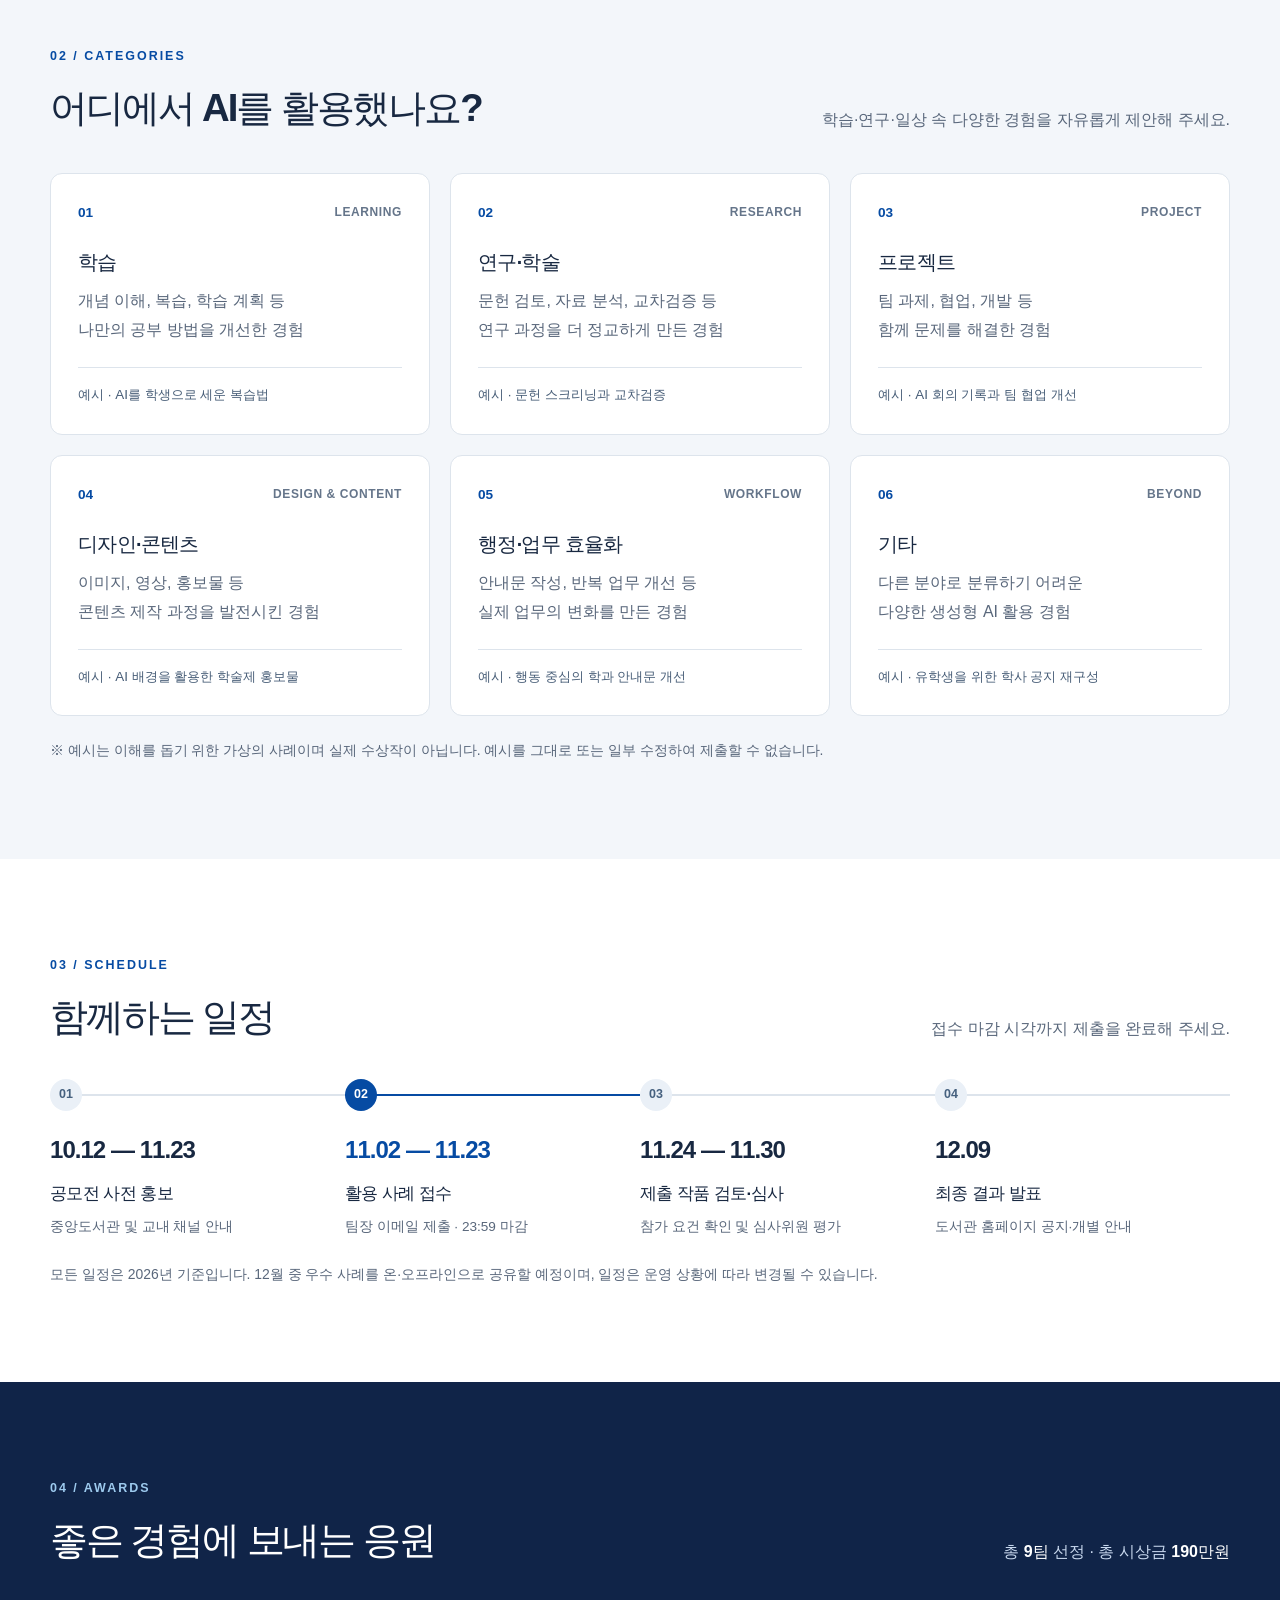
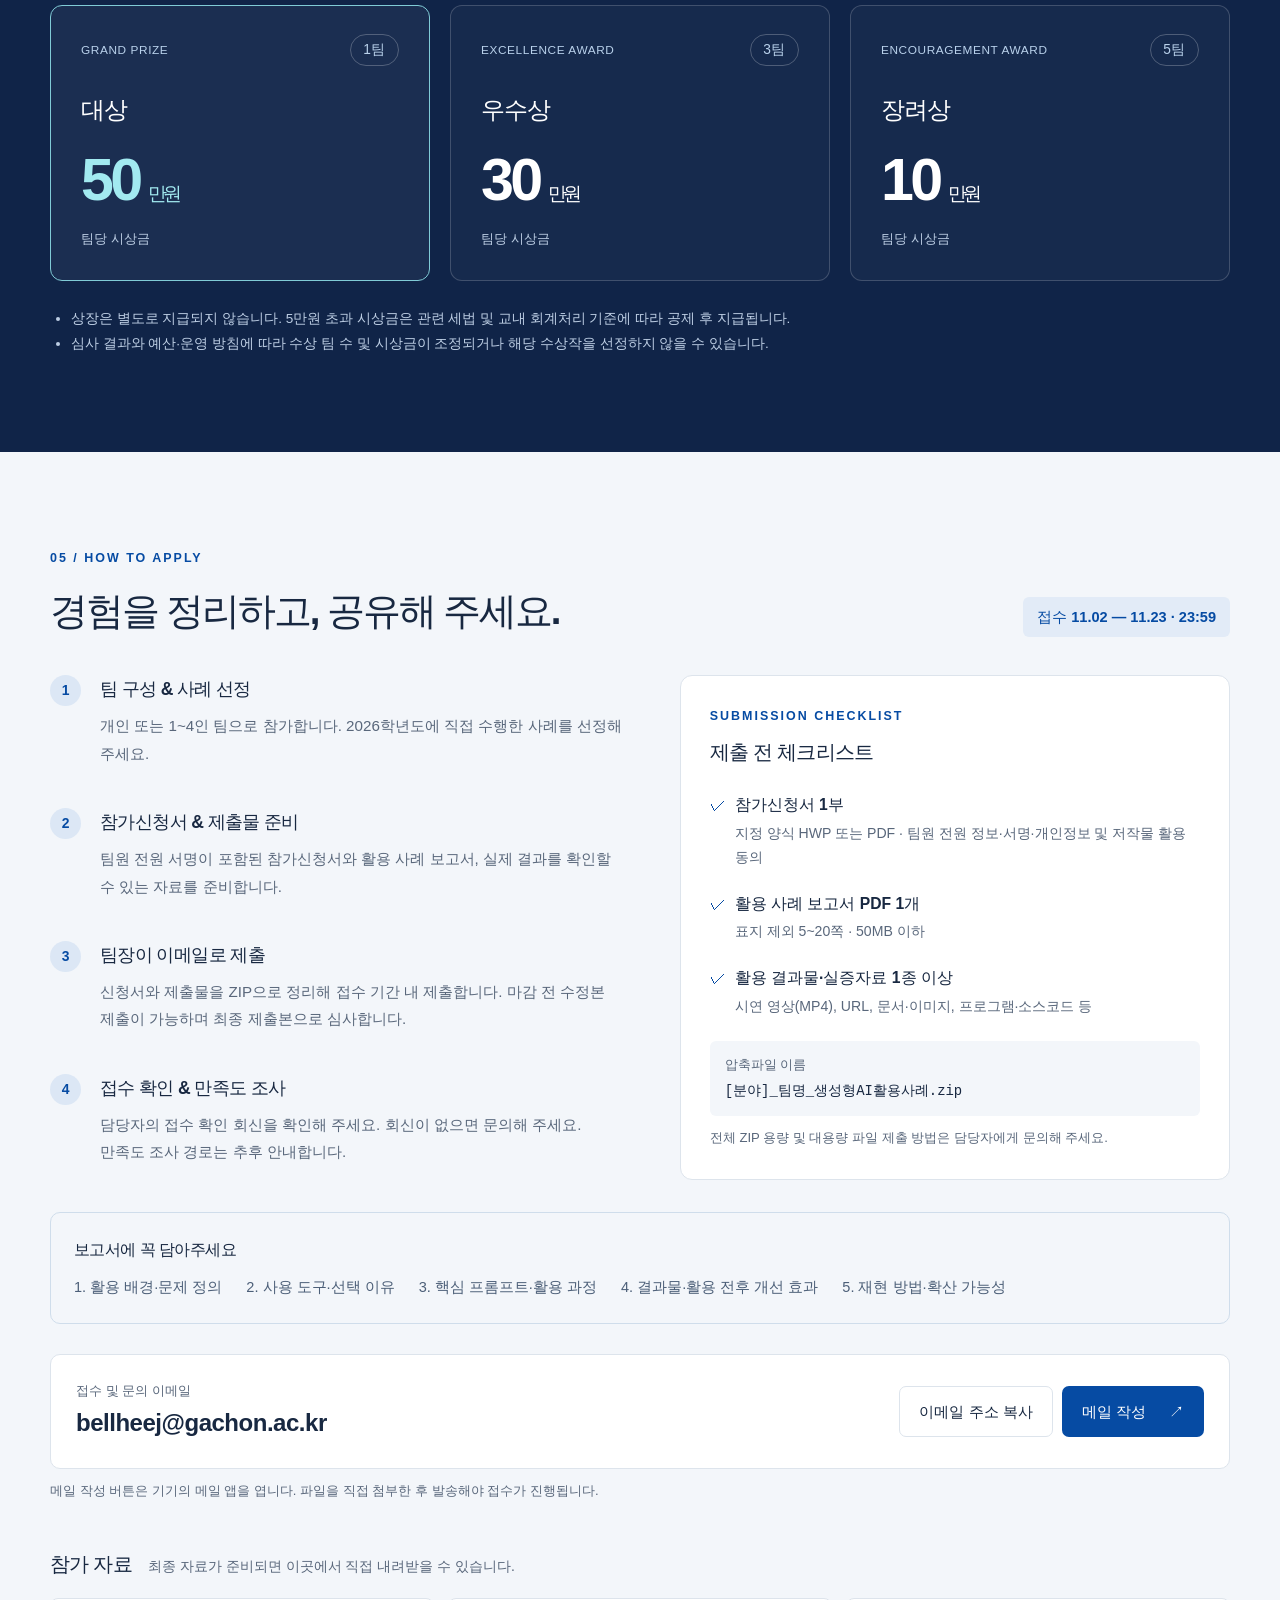
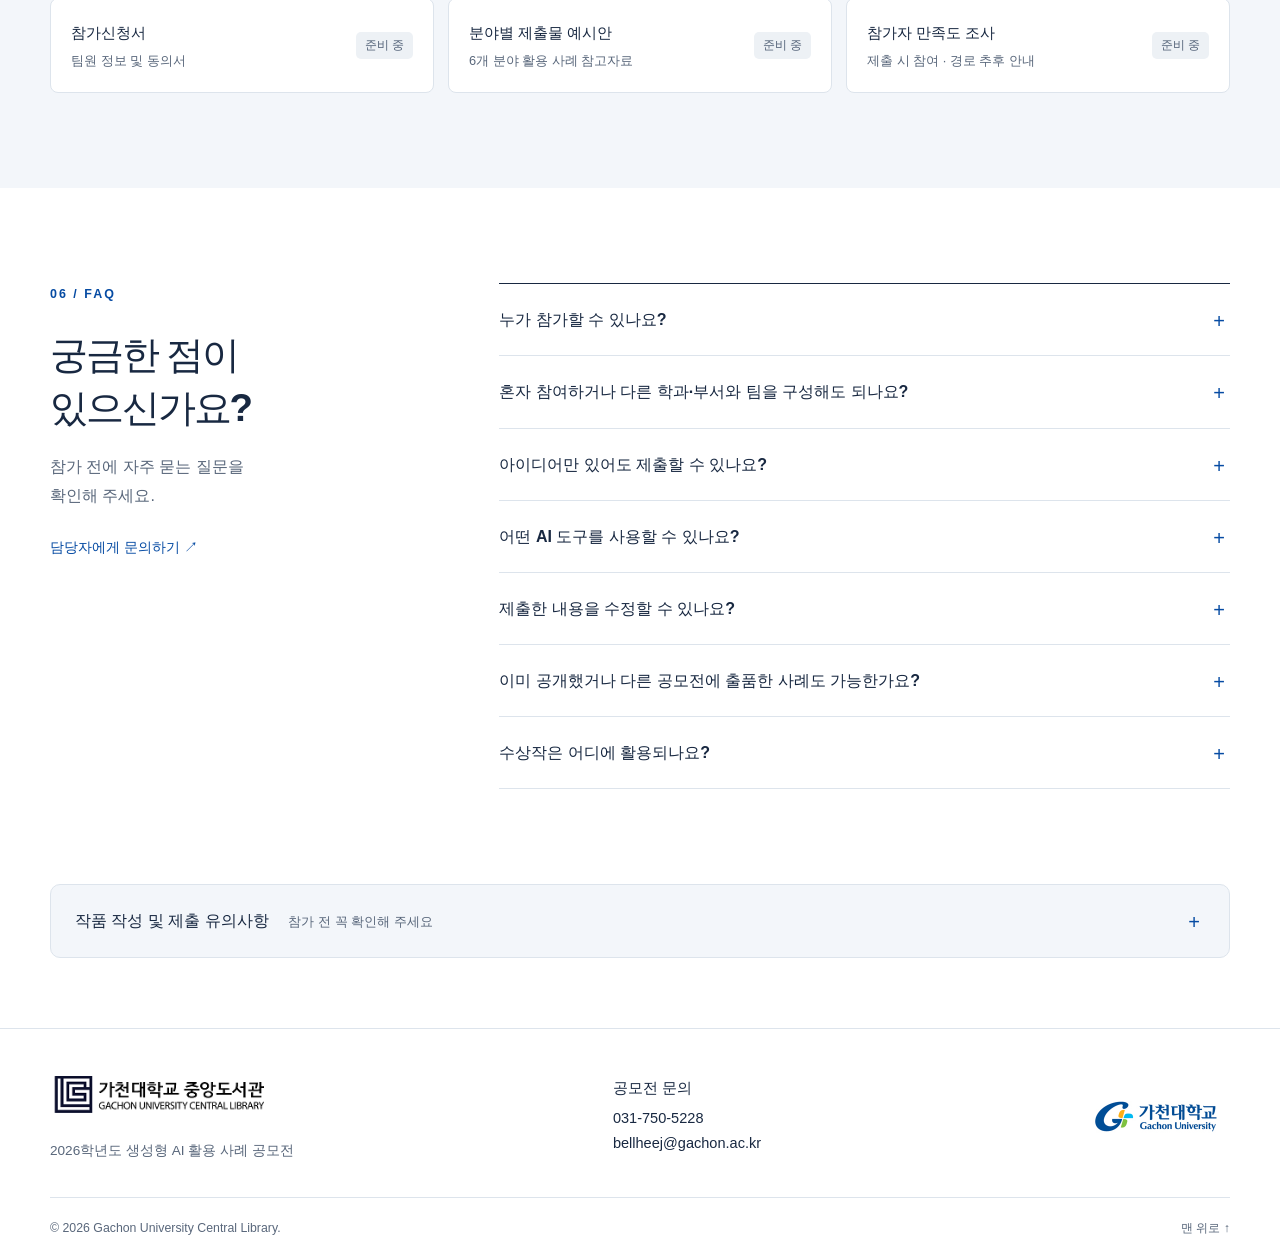
==== commit 6ca34388: "Add files via upload" ====
--- a/index.html
+++ b/index.html
@@ -25,8 +25,8 @@
     <div class="wrap hero-inner">
       <div class="hero-copy">
         <div class="eyebrow"><span class="tiny-line"></span>2026 GACHON UNIVERSITY</div>
-        <p class="hero-kicker">2026학년도 가천대학교</p>
-        <h1 id="hero-title">생성형 AI<br>활용 사례 공모전<span class="title-dot">.</span></h1>
+        
+        <h1 id="hero-title">생성형 AI<br>활용 사례 공모전</h1>
         <p class="hero-tagline">당신의 AI 경험이,<br>가천의 다음 일상이 됩니다.</p>
         <p class="hero-description">학습부터 연구, 프로젝트와 업무까지.<br>직접 활용하고 변화를 만든 AI 경험을 들려주세요.</p>
         <div class="hero-actions"><a class="button primary" href="#apply">참가 방법 확인 <span aria-hidden="true">↗</span></a><a class="button hero-secondary" href="#categories">어떤 사례를 제출하나요? <span aria-hidden="true">↓</span></a></div>
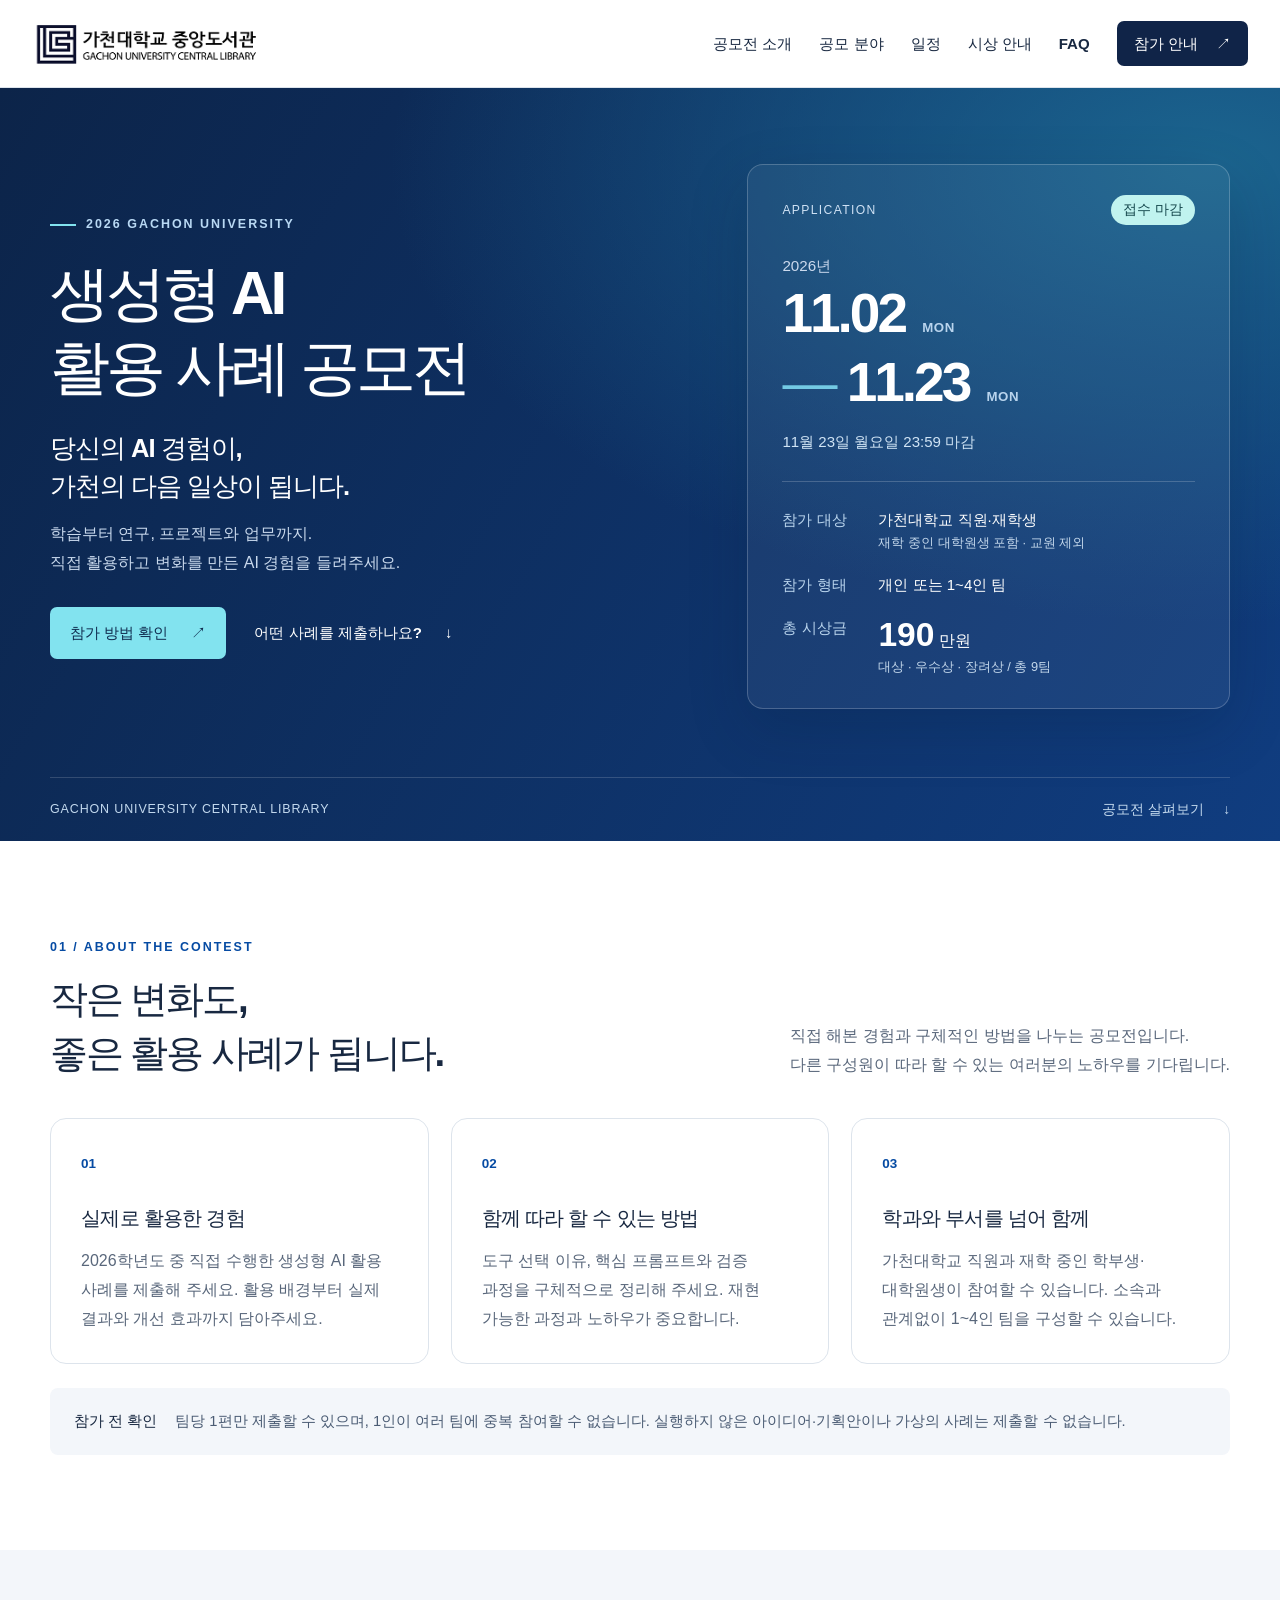
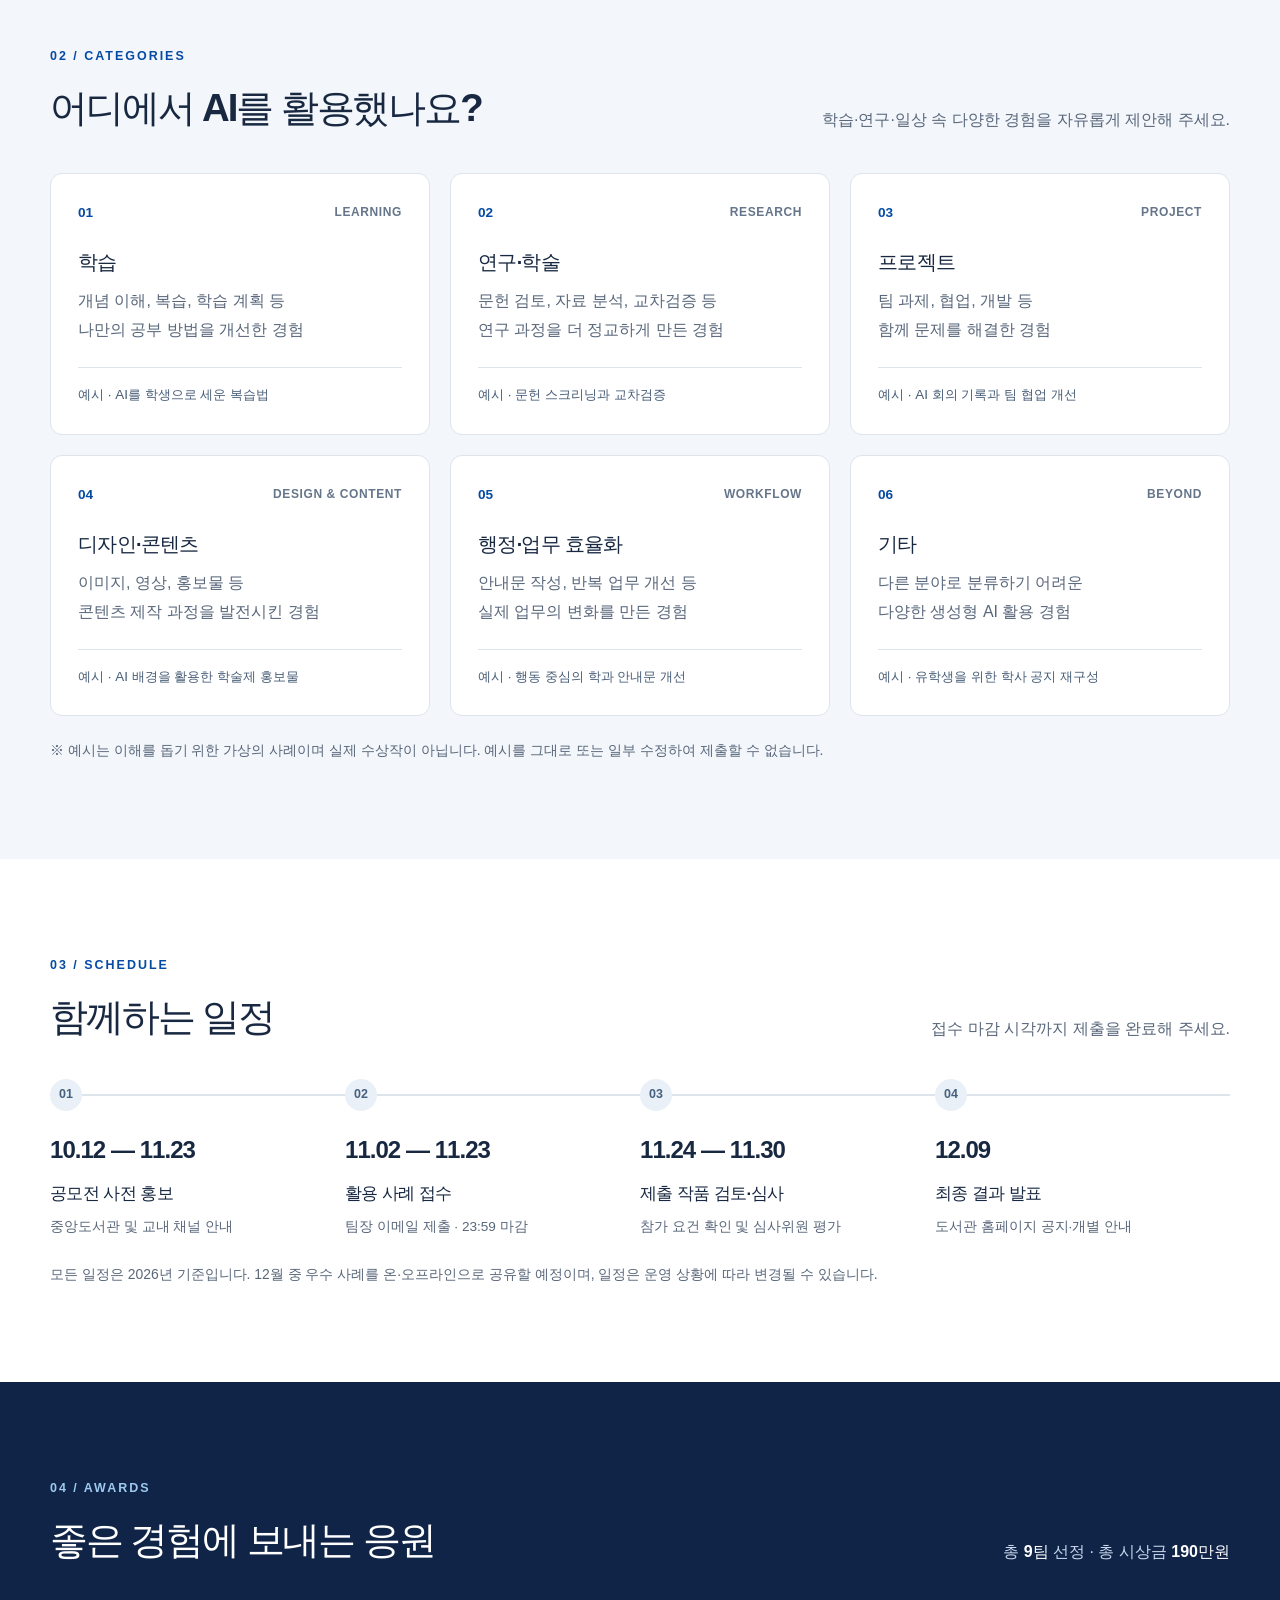
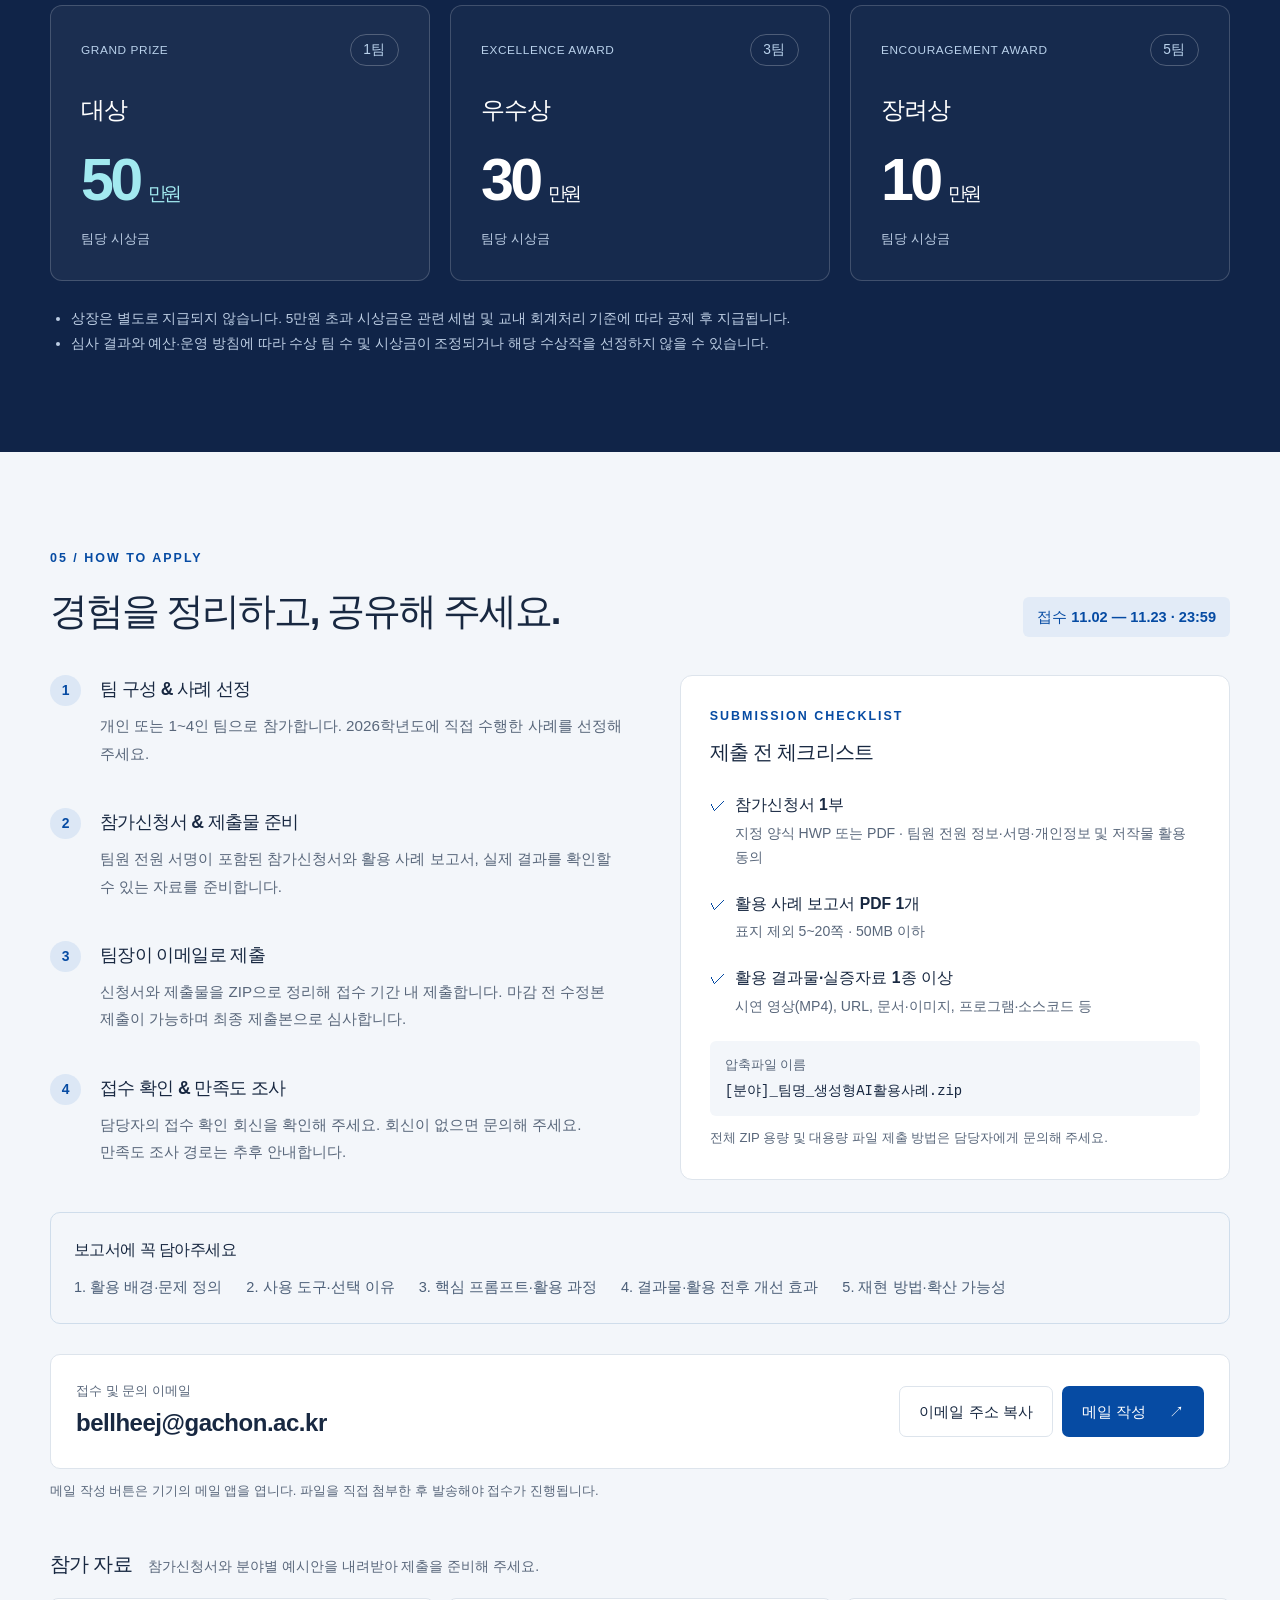
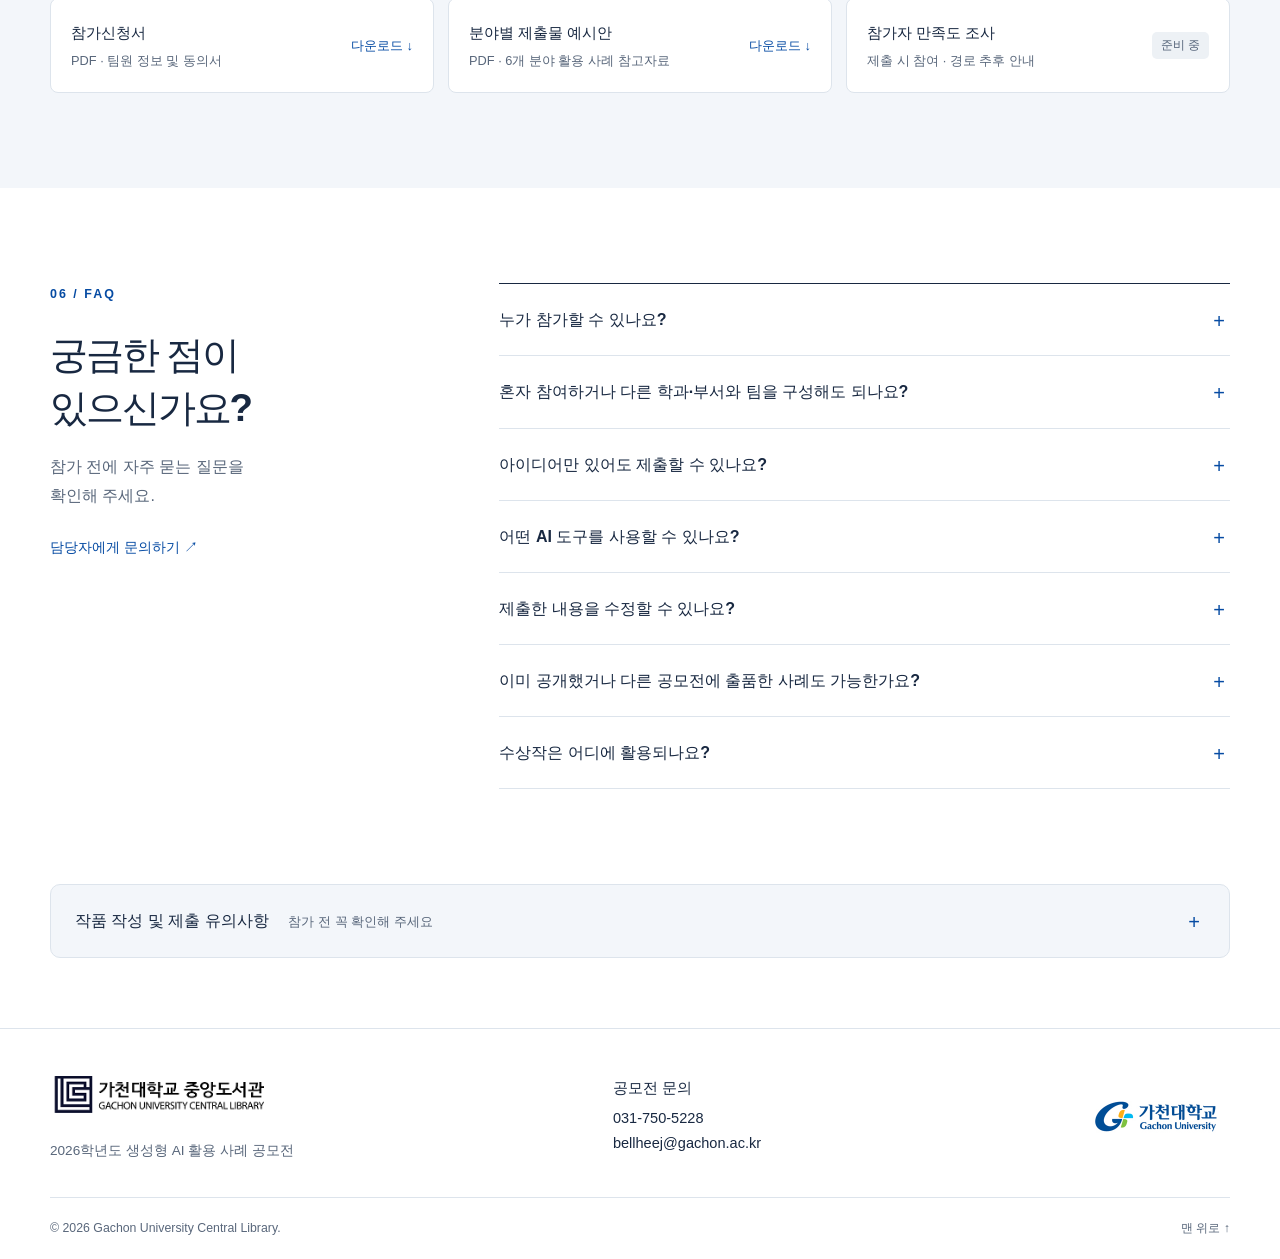
==== commit 70031521: "Add files via upload" ====
--- a/index.html
+++ b/index.html
@@ -1,99 +1,99 @@
-<!doctype html>
-<html lang="ko">
-<head>
-  <meta charset="utf-8">
-  <meta name="viewport" content="width=device-width, initial-scale=1">
-  <meta name="theme-color" content="#103e8c">
-  <meta name="description" content="2026학년도 가천대학교 생성형 AI 활용 사례 공모전. 학습·연구·업무에서 직접 경험한 AI 활용 사례를 공유해 주세요. 11월 2일부터 11월 23일까지 이메일 접수.">
-  <title>2026 가천대학교 생성형 AI 활용 사례 공모전</title>
-  <link rel="stylesheet" href="./styles.css">
-  <script src="./script.js" defer></script>
-</head>
-<body>
-<a class="skip-link" href="#main">본문 바로가기</a>
-<header class="header">
-  <div class="header-inner">
-    <a class="brand" href="#main" aria-label="가천대학교 중앙도서관 공모전 홈"><img src="./assets/library-logo.png" alt="가천대학교 중앙도서관" width="255" height="57"></a>
-    <button class="menu-toggle" type="button" aria-expanded="false" aria-controls="navigation" hidden>메뉴 <span aria-hidden="true">☰</span></button>
-    <nav id="navigation" aria-label="주 메뉴">
-      <a href="#overview">공모전 소개</a><a href="#categories">공모 분야</a><a href="#schedule">일정</a><a href="#awards">시상 안내</a><a href="#faq">FAQ</a><a class="nav-apply" href="#apply">참가 안내 <span aria-hidden="true">↗</span></a>
-    </nav>
-  </div>
-</header>
-<main id="main">
-  <section class="hero" aria-labelledby="hero-title">
-    <div class="wrap hero-inner">
-      <div class="hero-copy">
-        <div class="eyebrow"><span class="tiny-line"></span>2026 GACHON UNIVERSITY</div>
-        
-        <h1 id="hero-title">생성형 AI<br>활용 사례 공모전</h1>
-        <p class="hero-tagline">당신의 AI 경험이,<br>가천의 다음 일상이 됩니다.</p>
-        <p class="hero-description">학습부터 연구, 프로젝트와 업무까지.<br>직접 활용하고 변화를 만든 AI 경험을 들려주세요.</p>
-        <div class="hero-actions"><a class="button primary" href="#apply">참가 방법 확인 <span aria-hidden="true">↗</span></a><a class="button hero-secondary" href="#categories">어떤 사례를 제출하나요? <span aria-hidden="true">↓</span></a></div>
-      </div>
-      <aside class="hero-panel" aria-label="접수 안내 요약">
-        <div class="panel-top"><span>APPLICATION</span><span class="status" data-contest-status>접수 예정</span></div>
-        <p class="date-year">2026년</p>
-        <p class="hero-date">11.02 <span>MON</span><br><span class="date-dash">—</span> 11.23 <span>MON</span></p>
-        <p class="deadline">11월 23일 월요일 23:59 마감</p>
-        <div class="panel-rule"></div>
-        <dl class="hero-facts"><div><dt>참가 대상</dt><dd>가천대학교 직원·재학생<br><small>재학 중인 대학원생 포함 · 교원 제외</small></dd></div><div><dt>참가 형태</dt><dd>개인 또는 1~4인 팀</dd></div><div><dt>총 시상금</dt><dd><strong>190<span>만원</span></strong><small>대상 · 우수상 · 장려상 / 총 9팀</small></dd></div></dl>
-      </aside>
-    </div>
-    <div class="hero-bottom wrap"><span>GACHON UNIVERSITY CENTRAL LIBRARY</span><a href="#overview">공모전 살펴보기 <span aria-hidden="true">↓</span></a></div>
-  </section>
-
-  <section class="section wrap" id="overview" aria-labelledby="overview-title">
-    <div class="section-heading"><div><p class="eyebrow blue">01 / ABOUT THE CONTEST</p><h2 id="overview-title">작은 변화도,<br>좋은 활용 사례가 됩니다.</h2></div><p>직접 해본 경험과 구체적인 방법을 나누는 공모전입니다.<br>다른 구성원이 따라 할 수 있는 여러분의 노하우를 기다립니다.</p></div>
-    <div class="overview-grid"><article class="info-card"><span class="card-number">01</span><h3>실제로 활용한 경험</h3><p>2026학년도 중 직접 수행한 생성형 AI 활용 사례를 제출해 주세요. 활용 배경부터 실제 결과와 개선 효과까지 담아주세요.</p></article><article class="info-card"><span class="card-number">02</span><h3>함께 따라 할 수 있는 방법</h3><p>도구 선택 이유, 핵심 프롬프트와 검증 과정을 구체적으로 정리해 주세요. 재현 가능한 과정과 노하우가 중요합니다.</p></article><article class="info-card"><span class="card-number">03</span><h3>학과와 부서를 넘어 함께</h3><p>가천대학교 직원과 재학 중인 학부생·대학원생이 참여할 수 있습니다. 소속과 관계없이 1~4인 팀을 구성할 수 있습니다.</p></article></div>
-    <p class="notice"><strong>참가 전 확인</strong> 팀당 1편만 제출할 수 있으며, 1인이 여러 팀에 중복 참여할 수 없습니다. 실행하지 않은 아이디어·기획안이나 가상의 사례는 제출할 수 없습니다.</p>
-  </section>
-
-  <section class="section tint" id="categories" aria-labelledby="categories-title"><div class="wrap">
-    <div class="section-heading"><div><p class="eyebrow blue">02 / CATEGORIES</p><h2 id="categories-title">어디에서 AI를 활용했나요?</h2></div><p>학습·연구·일상 속 다양한 경험을 자유롭게 제안해 주세요.</p></div>
-    <div class="category-grid">
-      <article class="category"><div class="category-top"><span>01</span><span class="category-label">LEARNING</span></div><h3>학습</h3><p>개념 이해, 복습, 학습 계획 등<br>나만의 공부 방법을 개선한 경험</p><div class="example">예시 · AI를 학생으로 세운 복습법</div></article>
-      <article class="category"><div class="category-top"><span>02</span><span class="category-label">RESEARCH</span></div><h3>연구·학술</h3><p>문헌 검토, 자료 분석, 교차검증 등<br>연구 과정을 더 정교하게 만든 경험</p><div class="example">예시 · 문헌 스크리닝과 교차검증</div></article>
-      <article class="category"><div class="category-top"><span>03</span><span class="category-label">PROJECT</span></div><h3>프로젝트</h3><p>팀 과제, 협업, 개발 등<br>함께 문제를 해결한 경험</p><div class="example">예시 · AI 회의 기록과 팀 협업 개선</div></article>
-      <article class="category"><div class="category-top"><span>04</span><span class="category-label">DESIGN & CONTENT</span></div><h3>디자인·콘텐츠</h3><p>이미지, 영상, 홍보물 등<br>콘텐츠 제작 과정을 발전시킨 경험</p><div class="example">예시 · AI 배경을 활용한 학술제 홍보물</div></article>
-      <article class="category"><div class="category-top"><span>05</span><span class="category-label">WORKFLOW</span></div><h3>행정·업무 효율화</h3><p>안내문 작성, 반복 업무 개선 등<br>실제 업무의 변화를 만든 경험</p><div class="example">예시 · 행동 중심의 학과 안내문 개선</div></article>
-      <article class="category"><div class="category-top"><span>06</span><span class="category-label">BEYOND</span></div><h3>기타</h3><p>다른 분야로 분류하기 어려운<br>다양한 생성형 AI 활용 경험</p><div class="example">예시 · 유학생을 위한 학사 공지 재구성</div></article>
-    </div><p class="footnote">※ 예시는 이해를 돕기 위한 가상의 사례이며 실제 수상작이 아닙니다. 예시를 그대로 또는 일부 수정하여 제출할 수 없습니다.</p>
-  </div></section>
-
-  <section class="section wrap" id="schedule" aria-labelledby="schedule-title">
-    <div class="section-heading"><div><p class="eyebrow blue">03 / SCHEDULE</p><h2 id="schedule-title">함께하는 일정</h2></div><p>접수 마감 시각까지 제출을 완료해 주세요.</p></div>
-    <ol class="timeline"><li><span class="timeline-index">01</span><p class="timeline-date">10.12 — 11.23</p><h3>공모전 사전 홍보</h3><p>중앙도서관 및 교내 채널 안내</p></li><li class="featured"><span class="timeline-index">02</span><p class="timeline-date">11.02 — 11.23</p><h3>활용 사례 접수</h3><p>팀장 이메일 제출 · 23:59 마감</p></li><li><span class="timeline-index">03</span><p class="timeline-date">11.24 — 11.30</p><h3>제출 작품 검토·심사</h3><p>참가 요건 확인 및 심사위원 평가</p></li><li><span class="timeline-index">04</span><p class="timeline-date">12.09</p><h3>최종 결과 발표</h3><p>도서관 홈페이지 공지·개별 안내</p></li></ol>
-    <p class="footnote">모든 일정은 2026년 기준입니다. 12월 중 우수 사례를 온·오프라인으로 공유할 예정이며, 일정은 운영 상황에 따라 변경될 수 있습니다.</p>
-  </section>
-
-  <section class="section awards-section" id="awards" aria-labelledby="awards-title"><div class="wrap">
-    <div class="section-heading"><div><p class="eyebrow">04 / AWARDS</p><h2 id="awards-title">좋은 경험에 보내는 응원</h2></div><p>총 <strong>9팀</strong> 선정 · 총 시상금 <strong>190만원</strong></p></div>
-    <div class="award-grid"><article class="award first"><div class="award-top"><span>GRAND PRIZE</span><span class="award-count">1팀</span></div><h3>대상</h3><p class="prize">50<span>만원</span></p><p>팀당 시상금</p></article><article class="award"><div class="award-top"><span>EXCELLENCE AWARD</span><span class="award-count">3팀</span></div><h3>우수상</h3><p class="prize">30<span>만원</span></p><p>팀당 시상금</p></article><article class="award"><div class="award-top"><span>ENCOURAGEMENT AWARD</span><span class="award-count">5팀</span></div><h3>장려상</h3><p class="prize">10<span>만원</span></p><p>팀당 시상금</p></article></div>
-    <ul class="award-notes"><li>상장은 별도로 지급되지 않습니다. 5만원 초과 시상금은 관련 세법 및 교내 회계처리 기준에 따라 공제 후 지급됩니다.</li><li>심사 결과와 예산·운영 방침에 따라 수상 팀 수 및 시상금이 조정되거나 해당 수상작을 선정하지 않을 수 있습니다.</li></ul>
-  </div></section>
-
-<section class="section tint" id="apply" aria-labelledby="apply-title"><div class="wrap">
-    <div class="section-heading"><div><p class="eyebrow blue">05 / HOW TO APPLY</p><h2 id="apply-title">경험을 정리하고, 공유해 주세요.</h2></div><span class="period-label">접수 11.02 — 11.23 · 23:59</span></div>
-    <div class="apply-grid"><div class="steps"><article><span>1</span><div><h3>팀 구성 & 사례 선정</h3><p>개인 또는 1~4인 팀으로 참가합니다. 2026학년도에 직접 수행한 사례를 선정해 주세요.</p></div></article><article><span>2</span><div><h3>참가신청서 & 제출물 준비</h3><p>팀원 전원 서명이 포함된 참가신청서와 활용 사례 보고서, 실제 결과를 확인할 수 있는 자료를 준비합니다.</p></div></article><article><span>3</span><div><h3>팀장이 이메일로 제출</h3><p>신청서와 제출물을 ZIP으로 정리해 접수 기간 내 제출합니다. 마감 전 수정본 제출이 가능하며 최종 제출본으로 심사합니다.</p></div></article><article><span>4</span><div><h3>접수 확인 & 만족도 조사</h3><p>담당자의 접수 확인 회신을 확인해 주세요. 회신이 없으면 문의해 주세요. 만족도 조사 경로는 추후 안내합니다.</p></div></article></div>
-    <aside class="submission-card"><p class="eyebrow blue">SUBMISSION CHECKLIST</p><h3>제출 전 체크리스트</h3><ul class="checklist"><li><strong>참가신청서 1부</strong><span>지정 양식 HWP 또는 PDF · 팀원 전원 정보·서명·개인정보 및 저작물 활용 동의</span></li><li><strong>활용 사례 보고서 PDF 1개</strong><span>표지 제외 5~20쪽 · 50MB 이하</span></li><li><strong>활용 결과물·실증자료 1종 이상</strong><span>시연 영상(MP4), URL, 문서·이미지, 프로그램·소스코드 등</span></li></ul><div class="file-name"><span>압축파일 이름</span><code>[분야]_팀명_생성형AI활용사례.zip</code></div><p class="small-note">전체 ZIP 용량 및 대용량 파일 제출 방법은 담당자에게 문의해 주세요.</p></aside></div>
-    <div class="report-contents"><h3>보고서에 꼭 담아주세요</h3><ol><li>활용 배경·문제 정의</li><li>사용 도구·선택 이유</li><li>핵심 프롬프트·활용 과정</li><li>결과물·활용 전후 개선 효과</li><li>재현 방법·확산 가능성</li></ol></div>
-    <div class="email-banner"><div><span>접수 및 문의 이메일</span><a href="mailto:bellheej@gachon.ac.kr">bellheej@gachon.ac.kr</a></div><div class="email-actions"><button type="button" class="button copy-button" id="copy-email" hidden>이메일 주소 복사</button><a class="button blue-button" href="mailto:bellheej@gachon.ac.kr?subject=2026%20%EC%83%9D%EC%84%B1%ED%98%95%20AI%20%ED%99%9C%EC%9A%A9%20%EC%82%AC%EB%A1%80%20%EA%B3%B5%EB%AA%A8%EC%A0%84%20%EC%A0%9C%EC%B6%9C">메일 작성 <span aria-hidden="true">↗</span></a></div></div><p class="small-note">메일 작성 버튼은 기기의 메일 앱을 엽니다. 파일을 직접 첨부한 후 발송해야 접수가 진행됩니다.</p><p id="copy-status" class="copy-status" role="status" aria-live="polite"></p>
-    <div class="downloads-heading"><h3>참가 자료</h3><p>최종 자료가 준비되면 이곳에서 직접 내려받을 수 있습니다.</p></div><div class="download-grid"><div class="download-card"><span><strong>참가신청서</strong><small>팀원 정보 및 동의서</small></span><span class="pending">준비 중</span></div><div class="download-card"><span><strong>분야별 제출물 예시안</strong><small>6개 분야 활용 사례 참고자료</small></span><span class="pending">준비 중</span></div><div class="download-card"><span><strong>참가자 만족도 조사</strong><small>제출 시 참여 · 경로 추후 안내</small></span><span class="pending">준비 중</span></div></div>
-  </div></section>
-
-  <section class="section wrap faq-section" id="faq" aria-labelledby="faq-title"><div><p class="eyebrow blue">06 / FAQ</p><h2 id="faq-title">궁금한 점이<br>있으신가요?</h2><p class="faq-intro">참가 전에 자주 묻는 질문을<br>확인해 주세요.</p><a class="text-link" href="#contact">담당자에게 문의하기 ↗</a></div><div class="faq-list">
-    <details><summary>누가 참가할 수 있나요?</summary><p>가천대학교 직원 및 재학 중인 학부생·대학원생이 참가할 수 있습니다. 교원은 제외됩니다. 접수 마감일 기준 참가 자격을 충족해야 합니다.</p></details>
-    <details><summary>혼자 참여하거나 다른 학과·부서와 팀을 구성해도 되나요?</summary><p>네. 개인 또는 1~4인 팀으로 참여할 수 있으며 학과·부서와 관계없이 혼합 구성이 가능합니다. 팀당 1편만 제출할 수 있고, 1인이 2개 이상의 팀에 중복 참여할 수 없습니다.</p></details>
-    <details><summary>아이디어만 있어도 제출할 수 있나요?</summary><p>2026학년도 중 실제로 수행해 결과가 확인된 활용 사례를 제출해야 합니다. 실행하지 않은 아이디어·기획안이나 가상의 사례는 제출할 수 없습니다. 직접 수행한 수업 과제나 업무 산출물을 사례로 정리하는 것은 가능합니다.</p></details>
-    <details><summary>어떤 AI 도구를 사용할 수 있나요?</summary><p>사용 도구의 종류와 유료·무료 여부는 심사에 영향을 주지 않습니다. 도구를 선택한 이유와 프롬프트 설계, 결과물을 직접 비교·검증·수정한 과정을 구체적으로 정리해 주세요.</p></details>
-    <details><summary>제출한 내용을 수정할 수 있나요?</summary><p>접수 마감인 2026년 11월 23일 23:59 이내에 수정본을 제출할 수 있습니다. 최종 제출본을 기준으로 심사하며, 마감 이후 도착분은 심사 대상에서 제외합니다.</p></details>
-    <details><summary>이미 공개했거나 다른 공모전에 출품한 사례도 가능한가요?</summary><p>다른 공모전에 출품하거나 수상한 사례, 기존에 공개·발표한 사례 및 타인의 제출물을 일부 수정한 사례는 제출할 수 없습니다. 직접 수행한 수업 과제나 업무 산출물은 제출 가능하나 공개·출품 이력이 있는 경우 담당자에게 문의해 주세요.</p></details>
-    <details><summary>수상작은 어디에 활용되나요?</summary><p>제출물의 저작권은 참가자에게 있습니다. 수상작 및 별도 동의를 받은 제출물은 중앙도서관 홈페이지·SNS, 사례집, 교육 자료, 결과보고서, 공모전 홍보와 온·오프라인 공유에 활용할 수 있습니다.</p></details>
-  </div></section>
-
-  <section class="wrap guidelines" aria-labelledby="guidelines-title"><details><summary id="guidelines-title">작품 작성 및 제출 유의사항 <span>참가 전 꼭 확인해 주세요</span></summary><div class="guidelines-body"><ul><li>참가자·팀이 직접 수행한 실제 사례를 제출해야 하며 팀원 전원이 수행 또는 제출물 작성에 실질적으로 참여해야 합니다.</li><li>타인의 사례나 저작물을 무단으로 사용해서는 안 됩니다. 표절·대리 작성·허위 사례 및 허위 활용 과정은 심사 제외 또는 수상 취소·시상금 환수 사유가 됩니다.</li><li>화면 캡처의 성명·학번·사번·연락처·이메일 등 개인정보는 가림 처리해야 합니다. 식별 가능한 타인의 사진·개인정보는 사전 동의가 필요합니다.</li><li>행정·업무 사례에는 대외 공개가 제한되는 내부 자료나 미공개 정보를 포함하지 마세요. 필요한 경우 소속 부서의 사전 확인을 받아 주세요.</li><li>이미지·데이터·문서·상표·로고 등 제3자의 권리를 침해하지 않아야 합니다. 사용한 AI 서비스의 이용약관과 결과물 활용 조건을 확인해 주세요.</li><li>담당자가 원본 자료·프롬프트 이력·생성 및 수정 과정 등 추가 증빙자료를 요청할 수 있습니다. 정당한 사유 없이 협조하지 않는 경우 심사에서 제외될 수 있습니다.</li><li>제출 파일이 정상적으로 열리는지 확인해 주세요. 외부 URL은 심사 기간 동안 접근 가능해야 하며, 로그인이 필요한 경우 접근 방법을 함께 안내해 주세요.</li><li>신청서의 필수 정보·동의 서명, 보고서 분량·형식 및 필수 내용 누락은 심사 제외 사유가 될 수 있습니다. 단순 오탈자는 심사 제외 사유가 아닙니다.</li><li>비속어·혐오·차별·선정적 표현 등 공개하기 부적절한 내용은 심사에서 제외될 수 있습니다.</li></ul><p>동점 시 AI 활용의 적절성 → 문제해결 효과성 → 재현성·확산성 → 창의성·독창성 순으로 비교합니다. 모두 같으면 더 높은 총점을 부여한 심사위원 수로 판단하며, 이후에도 동일하면 공동 수상으로 처리하고 필요한 경우 하위 수상 팀 수를 조정합니다.</p></div></details></section>
-</main>
-<footer id="contact"><div class="wrap footer-main"><div><img src="./assets/library-logo.png" alt="가천대학교 중앙도서관" width="255" height="57"><p>2026학년도 생성형 AI 활용 사례 공모전</p></div><div class="contact-info"><h2>공모전 문의</h2><a href="tel:0317505228">031-750-5228</a><a href="mailto:bellheej@gachon.ac.kr">bellheej@gachon.ac.kr</a></div><img class="university-logo" src="./assets/university-logo.jpg" alt="가천대학교" width="150" height="55"></div><div class="wrap footer-bottom"><span>© 2026 Gachon University Central Library.</span><a href="#main">맨 위로 ↑</a></div></footer>
-</body>
-</html>
+<!doctype html>
+<html lang="ko">
+<head>
+  <meta charset="utf-8">
+  <meta name="viewport" content="width=device-width, initial-scale=1">
+  <meta name="theme-color" content="#103e8c">
+  <meta name="description" content="2026학년도 가천대학교 생성형 AI 활용 사례 공모전. 학습·연구·업무에서 직접 경험한 AI 활용 사례를 공유해 주세요. 11월 2일부터 11월 23일까지 이메일 접수.">
+  <title>2026 가천대학교 생성형 AI 활용 사례 공모전</title>
+  <link rel="stylesheet" href="./styles.css">
+  <script src="./script.js" defer></script>
+</head>
+<body>
+<a class="skip-link" href="#main">본문 바로가기</a>
+<header class="header">
+  <div class="header-inner">
+    <a class="brand" href="#main" aria-label="가천대학교 중앙도서관 공모전 홈"><img src="./assets/library-logo.png" alt="가천대학교 중앙도서관" width="255" height="57"></a>
+    <button class="menu-toggle" type="button" aria-expanded="false" aria-controls="navigation" hidden>메뉴 <span aria-hidden="true">☰</span></button>
+    <nav id="navigation" aria-label="주 메뉴">
+      <a href="#overview">공모전 소개</a><a href="#categories">공모 분야</a><a href="#schedule">일정</a><a href="#awards">시상 안내</a><a href="#faq">FAQ</a><a class="nav-apply" href="#apply">참가 안내 <span aria-hidden="true">↗</span></a>
+    </nav>
+  </div>
+</header>
+<main id="main">
+  <section class="hero" aria-labelledby="hero-title">
+    <div class="wrap hero-inner">
+      <div class="hero-copy">
+        <div class="eyebrow"><span class="tiny-line"></span>2026 GACHON UNIVERSITY</div>
+        
+        <h1 id="hero-title">생성형 AI<br>활용 사례 공모전</h1>
+        <p class="hero-tagline">당신의 AI 경험이,<br>가천의 다음 일상이 됩니다.</p>
+        <p class="hero-description">학습부터 연구, 프로젝트와 업무까지.<br>직접 활용하고 변화를 만든 AI 경험을 들려주세요.</p>
+        <div class="hero-actions"><a class="button primary" href="#apply">참가 방법 확인 <span aria-hidden="true">↗</span></a><a class="button hero-secondary" href="#categories">어떤 사례를 제출하나요? <span aria-hidden="true">↓</span></a></div>
+      </div>
+      <aside class="hero-panel" aria-label="접수 안내 요약">
+        <div class="panel-top"><span>APPLICATION</span><span class="status" data-contest-status>접수 예정</span></div>
+        <p class="date-year">2026년</p>
+        <p class="hero-date">11.02 <span>MON</span><br><span class="date-dash">—</span> 11.23 <span>MON</span></p>
+        <p class="deadline">11월 23일 월요일 23:59 마감</p>
+        <div class="panel-rule"></div>
+        <dl class="hero-facts"><div><dt>참가 대상</dt><dd>가천대학교 직원·재학생<br><small>재학 중인 대학원생 포함 · 교원 제외</small></dd></div><div><dt>참가 형태</dt><dd>개인 또는 1~4인 팀</dd></div><div><dt>총 시상금</dt><dd><strong>190<span>만원</span></strong><small>대상 · 우수상 · 장려상 / 총 9팀</small></dd></div></dl>
+      </aside>
+    </div>
+    <div class="hero-bottom wrap"><span>GACHON UNIVERSITY CENTRAL LIBRARY</span><a href="#overview">공모전 살펴보기 <span aria-hidden="true">↓</span></a></div>
+  </section>
+
+  <section class="section wrap" id="overview" aria-labelledby="overview-title">
+    <div class="section-heading"><div><p class="eyebrow blue">01 / ABOUT THE CONTEST</p><h2 id="overview-title">작은 변화도,<br>좋은 활용 사례가 됩니다.</h2></div><p>직접 해본 경험과 구체적인 방법을 나누는 공모전입니다.<br>다른 구성원이 따라 할 수 있는 여러분의 노하우를 기다립니다.</p></div>
+    <div class="overview-grid"><article class="info-card"><span class="card-number">01</span><h3>실제로 활용한 경험</h3><p>2026학년도 중 직접 수행한 생성형 AI 활용 사례를 제출해 주세요. 활용 배경부터 실제 결과와 개선 효과까지 담아주세요.</p></article><article class="info-card"><span class="card-number">02</span><h3>함께 따라 할 수 있는 방법</h3><p>도구 선택 이유, 핵심 프롬프트와 검증 과정을 구체적으로 정리해 주세요. 재현 가능한 과정과 노하우가 중요합니다.</p></article><article class="info-card"><span class="card-number">03</span><h3>학과와 부서를 넘어 함께</h3><p>가천대학교 직원과 재학 중인 학부생·대학원생이 참여할 수 있습니다. 소속과 관계없이 1~4인 팀을 구성할 수 있습니다.</p></article></div>
+    <p class="notice"><strong>참가 전 확인</strong> 팀당 1편만 제출할 수 있으며, 1인이 여러 팀에 중복 참여할 수 없습니다. 실행하지 않은 아이디어·기획안이나 가상의 사례는 제출할 수 없습니다.</p>
+  </section>
+
+  <section class="section tint" id="categories" aria-labelledby="categories-title"><div class="wrap">
+    <div class="section-heading"><div><p class="eyebrow blue">02 / CATEGORIES</p><h2 id="categories-title">어디에서 AI를 활용했나요?</h2></div><p>학습·연구·일상 속 다양한 경험을 자유롭게 제안해 주세요.</p></div>
+    <div class="category-grid">
+      <article class="category"><div class="category-top"><span>01</span><span class="category-label">LEARNING</span></div><h3>학습</h3><p>개념 이해, 복습, 학습 계획 등<br>나만의 공부 방법을 개선한 경험</p><div class="example">예시 · AI를 학생으로 세운 복습법</div></article>
+      <article class="category"><div class="category-top"><span>02</span><span class="category-label">RESEARCH</span></div><h3>연구·학술</h3><p>문헌 검토, 자료 분석, 교차검증 등<br>연구 과정을 더 정교하게 만든 경험</p><div class="example">예시 · 문헌 스크리닝과 교차검증</div></article>
+      <article class="category"><div class="category-top"><span>03</span><span class="category-label">PROJECT</span></div><h3>프로젝트</h3><p>팀 과제, 협업, 개발 등<br>함께 문제를 해결한 경험</p><div class="example">예시 · AI 회의 기록과 팀 협업 개선</div></article>
+      <article class="category"><div class="category-top"><span>04</span><span class="category-label">DESIGN & CONTENT</span></div><h3>디자인·콘텐츠</h3><p>이미지, 영상, 홍보물 등<br>콘텐츠 제작 과정을 발전시킨 경험</p><div class="example">예시 · AI 배경을 활용한 학술제 홍보물</div></article>
+      <article class="category"><div class="category-top"><span>05</span><span class="category-label">WORKFLOW</span></div><h3>행정·업무 효율화</h3><p>안내문 작성, 반복 업무 개선 등<br>실제 업무의 변화를 만든 경험</p><div class="example">예시 · 행동 중심의 학과 안내문 개선</div></article>
+      <article class="category"><div class="category-top"><span>06</span><span class="category-label">BEYOND</span></div><h3>기타</h3><p>다른 분야로 분류하기 어려운<br>다양한 생성형 AI 활용 경험</p><div class="example">예시 · 유학생을 위한 학사 공지 재구성</div></article>
+    </div><p class="footnote">※ 예시는 이해를 돕기 위한 가상의 사례이며 실제 수상작이 아닙니다. 예시를 그대로 또는 일부 수정하여 제출할 수 없습니다.</p>
+  </div></section>
+
+  <section class="section wrap" id="schedule" aria-labelledby="schedule-title">
+    <div class="section-heading"><div><p class="eyebrow blue">03 / SCHEDULE</p><h2 id="schedule-title">함께하는 일정</h2></div><p>접수 마감 시각까지 제출을 완료해 주세요.</p></div>
+    <ol class="timeline"><li><span class="timeline-index">01</span><p class="timeline-date">10.12 — 11.23</p><h3>공모전 사전 홍보</h3><p>중앙도서관 및 교내 채널 안내</p></li><li class="featured"><span class="timeline-index">02</span><p class="timeline-date">11.02 — 11.23</p><h3>활용 사례 접수</h3><p>팀장 이메일 제출 · 23:59 마감</p></li><li><span class="timeline-index">03</span><p class="timeline-date">11.24 — 11.30</p><h3>제출 작품 검토·심사</h3><p>참가 요건 확인 및 심사위원 평가</p></li><li><span class="timeline-index">04</span><p class="timeline-date">12.09</p><h3>최종 결과 발표</h3><p>도서관 홈페이지 공지·개별 안내</p></li></ol>
+    <p class="footnote">모든 일정은 2026년 기준입니다. 12월 중 우수 사례를 온·오프라인으로 공유할 예정이며, 일정은 운영 상황에 따라 변경될 수 있습니다.</p>
+  </section>
+
+  <section class="section awards-section" id="awards" aria-labelledby="awards-title"><div class="wrap">
+    <div class="section-heading"><div><p class="eyebrow">04 / AWARDS</p><h2 id="awards-title">좋은 경험에 보내는 응원</h2></div><p>총 <strong>9팀</strong> 선정 · 총 시상금 <strong>190만원</strong></p></div>
+    <div class="award-grid"><article class="award first"><div class="award-top"><span>GRAND PRIZE</span><span class="award-count">1팀</span></div><h3>대상</h3><p class="prize">50<span>만원</span></p><p>팀당 시상금</p></article><article class="award"><div class="award-top"><span>EXCELLENCE AWARD</span><span class="award-count">3팀</span></div><h3>우수상</h3><p class="prize">30<span>만원</span></p><p>팀당 시상금</p></article><article class="award"><div class="award-top"><span>ENCOURAGEMENT AWARD</span><span class="award-count">5팀</span></div><h3>장려상</h3><p class="prize">10<span>만원</span></p><p>팀당 시상금</p></article></div>
+    <ul class="award-notes"><li>상장은 별도로 지급되지 않습니다. 5만원 초과 시상금은 관련 세법 및 교내 회계처리 기준에 따라 공제 후 지급됩니다.</li><li>심사 결과와 예산·운영 방침에 따라 수상 팀 수 및 시상금이 조정되거나 해당 수상작을 선정하지 않을 수 있습니다.</li></ul>
+  </div></section>
+
+<section class="section tint" id="apply" aria-labelledby="apply-title"><div class="wrap">
+    <div class="section-heading"><div><p class="eyebrow blue">05 / HOW TO APPLY</p><h2 id="apply-title">경험을 정리하고, 공유해 주세요.</h2></div><span class="period-label">접수 11.02 — 11.23 · 23:59</span></div>
+    <div class="apply-grid"><div class="steps"><article><span>1</span><div><h3>팀 구성 & 사례 선정</h3><p>개인 또는 1~4인 팀으로 참가합니다. 2026학년도에 직접 수행한 사례를 선정해 주세요.</p></div></article><article><span>2</span><div><h3>참가신청서 & 제출물 준비</h3><p>팀원 전원 서명이 포함된 참가신청서와 활용 사례 보고서, 실제 결과를 확인할 수 있는 자료를 준비합니다.</p></div></article><article><span>3</span><div><h3>팀장이 이메일로 제출</h3><p>신청서와 제출물을 ZIP으로 정리해 접수 기간 내 제출합니다. 마감 전 수정본 제출이 가능하며 최종 제출본으로 심사합니다.</p></div></article><article><span>4</span><div><h3>접수 확인 & 만족도 조사</h3><p>담당자의 접수 확인 회신을 확인해 주세요. 회신이 없으면 문의해 주세요. 만족도 조사 경로는 추후 안내합니다.</p></div></article></div>
+    <aside class="submission-card"><p class="eyebrow blue">SUBMISSION CHECKLIST</p><h3>제출 전 체크리스트</h3><ul class="checklist"><li><strong>참가신청서 1부</strong><span>지정 양식 HWP 또는 PDF · 팀원 전원 정보·서명·개인정보 및 저작물 활용 동의</span></li><li><strong>활용 사례 보고서 PDF 1개</strong><span>표지 제외 5~20쪽 · 50MB 이하</span></li><li><strong>활용 결과물·실증자료 1종 이상</strong><span>시연 영상(MP4), URL, 문서·이미지, 프로그램·소스코드 등</span></li></ul><div class="file-name"><span>압축파일 이름</span><code>[분야]_팀명_생성형AI활용사례.zip</code></div><p class="small-note">전체 ZIP 용량 및 대용량 파일 제출 방법은 담당자에게 문의해 주세요.</p></aside></div>
+    <div class="report-contents"><h3>보고서에 꼭 담아주세요</h3><ol><li>활용 배경·문제 정의</li><li>사용 도구·선택 이유</li><li>핵심 프롬프트·활용 과정</li><li>결과물·활용 전후 개선 효과</li><li>재현 방법·확산 가능성</li></ol></div>
+    <div class="email-banner"><div><span>접수 및 문의 이메일</span><a href="mailto:bellheej@gachon.ac.kr">bellheej@gachon.ac.kr</a></div><div class="email-actions"><button type="button" class="button copy-button" id="copy-email" hidden>이메일 주소 복사</button><a class="button blue-button" href="mailto:bellheej@gachon.ac.kr?subject=2026%20%EC%83%9D%EC%84%B1%ED%98%95%20AI%20%ED%99%9C%EC%9A%A9%20%EC%82%AC%EB%A1%80%20%EA%B3%B5%EB%AA%A8%EC%A0%84%20%EC%A0%9C%EC%B6%9C">메일 작성 <span aria-hidden="true">↗</span></a></div></div><p class="small-note">메일 작성 버튼은 기기의 메일 앱을 엽니다. 파일을 직접 첨부한 후 발송해야 접수가 진행됩니다.</p><p id="copy-status" class="copy-status" role="status" aria-live="polite"></p>
+    <div class="downloads-heading"><h3>참가 자료</h3><p>참가신청서와 분야별 예시안을 내려받아 제출을 준비해 주세요.</p></div><div class="download-grid"><a class="download-card" href="./downloads/application-form.pdf" download="참가신청서_양식.pdf"><span><strong>참가신청서</strong><small>PDF · 팀원 정보 및 동의서</small></span><span class="download-label">다운로드 ↓</span></a><a class="download-card" href="./downloads/case-examples.pdf" download="예시안_전체_6개분야.pdf"><span><strong>분야별 제출물 예시안</strong><small>PDF · 6개 분야 활용 사례 참고자료</small></span><span class="download-label">다운로드 ↓</span></a><div class="download-card"><span><strong>참가자 만족도 조사</strong><small>제출 시 참여 · 경로 추후 안내</small></span><span class="pending">준비 중</span></div></div>
+  </div></section>
+
+  <section class="section wrap faq-section" id="faq" aria-labelledby="faq-title"><div><p class="eyebrow blue">06 / FAQ</p><h2 id="faq-title">궁금한 점이<br>있으신가요?</h2><p class="faq-intro">참가 전에 자주 묻는 질문을<br>확인해 주세요.</p><a class="text-link" href="#contact">담당자에게 문의하기 ↗</a></div><div class="faq-list">
+    <details><summary>누가 참가할 수 있나요?</summary><p>가천대학교 직원 및 재학 중인 학부생·대학원생이 참가할 수 있습니다. 교원은 제외됩니다. 접수 마감일 기준 참가 자격을 충족해야 합니다.</p></details>
+    <details><summary>혼자 참여하거나 다른 학과·부서와 팀을 구성해도 되나요?</summary><p>네. 개인 또는 1~4인 팀으로 참여할 수 있으며 학과·부서와 관계없이 혼합 구성이 가능합니다. 팀당 1편만 제출할 수 있고, 1인이 2개 이상의 팀에 중복 참여할 수 없습니다.</p></details>
+    <details><summary>아이디어만 있어도 제출할 수 있나요?</summary><p>2026학년도 중 실제로 수행해 결과가 확인된 활용 사례를 제출해야 합니다. 실행하지 않은 아이디어·기획안이나 가상의 사례는 제출할 수 없습니다. 직접 수행한 수업 과제나 업무 산출물을 사례로 정리하는 것은 가능합니다.</p></details>
+    <details><summary>어떤 AI 도구를 사용할 수 있나요?</summary><p>사용 도구의 종류와 유료·무료 여부는 심사에 영향을 주지 않습니다. 도구를 선택한 이유와 프롬프트 설계, 결과물을 직접 비교·검증·수정한 과정을 구체적으로 정리해 주세요.</p></details>
+    <details><summary>제출한 내용을 수정할 수 있나요?</summary><p>접수 마감인 2026년 11월 23일 23:59 이내에 수정본을 제출할 수 있습니다. 최종 제출본을 기준으로 심사하며, 마감 이후 도착분은 심사 대상에서 제외합니다.</p></details>
+    <details><summary>이미 공개했거나 다른 공모전에 출품한 사례도 가능한가요?</summary><p>다른 공모전에 출품하거나 수상한 사례, 기존에 공개·발표한 사례 및 타인의 제출물을 일부 수정한 사례는 제출할 수 없습니다. 직접 수행한 수업 과제나 업무 산출물은 제출 가능하나 공개·출품 이력이 있는 경우 담당자에게 문의해 주세요.</p></details>
+    <details><summary>수상작은 어디에 활용되나요?</summary><p>제출물의 저작권은 참가자에게 있습니다. 수상작 및 별도 동의를 받은 제출물은 중앙도서관 홈페이지·SNS, 사례집, 교육 자료, 결과보고서, 공모전 홍보와 온·오프라인 공유에 활용할 수 있습니다.</p></details>
+  </div></section>
+
+  <section class="wrap guidelines" aria-labelledby="guidelines-title"><details><summary id="guidelines-title">작품 작성 및 제출 유의사항 <span>참가 전 꼭 확인해 주세요</span></summary><div class="guidelines-body"><ul><li>참가자·팀이 직접 수행한 실제 사례를 제출해야 하며 팀원 전원이 수행 또는 제출물 작성에 실질적으로 참여해야 합니다.</li><li>타인의 사례나 저작물을 무단으로 사용해서는 안 됩니다. 표절·대리 작성·허위 사례 및 허위 활용 과정은 심사 제외 또는 수상 취소·시상금 환수 사유가 됩니다.</li><li>화면 캡처의 성명·학번·사번·연락처·이메일 등 개인정보는 가림 처리해야 합니다. 식별 가능한 타인의 사진·개인정보는 사전 동의가 필요합니다.</li><li>행정·업무 사례에는 대외 공개가 제한되는 내부 자료나 미공개 정보를 포함하지 마세요. 필요한 경우 소속 부서의 사전 확인을 받아 주세요.</li><li>이미지·데이터·문서·상표·로고 등 제3자의 권리를 침해하지 않아야 합니다. 사용한 AI 서비스의 이용약관과 결과물 활용 조건을 확인해 주세요.</li><li>담당자가 원본 자료·프롬프트 이력·생성 및 수정 과정 등 추가 증빙자료를 요청할 수 있습니다. 정당한 사유 없이 협조하지 않는 경우 심사에서 제외될 수 있습니다.</li><li>제출 파일이 정상적으로 열리는지 확인해 주세요. 외부 URL은 심사 기간 동안 접근 가능해야 하며, 로그인이 필요한 경우 접근 방법을 함께 안내해 주세요.</li><li>신청서의 필수 정보·동의 서명, 보고서 분량·형식 및 필수 내용 누락은 심사 제외 사유가 될 수 있습니다. 단순 오탈자는 심사 제외 사유가 아닙니다.</li><li>비속어·혐오·차별·선정적 표현 등 공개하기 부적절한 내용은 심사에서 제외될 수 있습니다.</li></ul><p>동점 시 AI 활용의 적절성 → 문제해결 효과성 → 재현성·확산성 → 창의성·독창성 순으로 비교합니다. 모두 같으면 더 높은 총점을 부여한 심사위원 수로 판단하며, 이후에도 동일하면 공동 수상으로 처리하고 필요한 경우 하위 수상 팀 수를 조정합니다.</p></div></details></section>
+</main>
+<footer id="contact"><div class="wrap footer-main"><div><img src="./assets/library-logo.png" alt="가천대학교 중앙도서관" width="255" height="57"><p>2026학년도 생성형 AI 활용 사례 공모전</p></div><div class="contact-info"><h2>공모전 문의</h2><a href="tel:0317505228">031-750-5228</a><a href="mailto:bellheej@gachon.ac.kr">bellheej@gachon.ac.kr</a></div><img class="university-logo" src="./assets/university-logo.jpg" alt="가천대학교" width="150" height="55"></div><div class="wrap footer-bottom"><span>© 2026 Gachon University Central Library.</span><a href="#main">맨 위로 ↑</a></div></footer>
+</body>
+</html>
--- a/styles.css
+++ b/styles.css
@@ -1,8 +1,16 @@
 :root{--navy:#102448;--blue:#064ba3;--cyan:#82e3ef;--ink:#182841;--muted:#59677b;--line:#dde4ec;--tint:#f3f6fa;--radius:16px;font-family:"Pretendard","Noto Sans KR","Malgun Gothic",Arial,sans-serif;color:var(--ink);font-synthesis:none;line-height:1.7;background:#fff}
 *{box-sizing:border-box}html{scroll-behavior:smooth;scroll-padding-top:110px}body{margin:0;word-break:keep-all;overflow-wrap:break-word}a{color:inherit;text-decoration:none}button{font:inherit;cursor:pointer}a,button,summary{-webkit-tap-highlight-color:transparent}a:focus-visible,button:focus-visible,summary:focus-visible{outline:3px solid #0087bf;outline-offset:5px}img{max-width:100%;object-fit:contain}h1,h2,h3,p{margin:0}h2{font-size:clamp(1.9rem,3vw,2.65rem);line-height:1.4;letter-spacing:-.055em}h3{font-size:1.22rem;letter-spacing:-.035em}ul,ol{padding-left:1.3rem}p{line-height:1.8}.wrap{width:min(1180px,calc(100% - 64px));margin-inline:auto}.skip-link{position:fixed;top:-100px;left:20px;z-index:100;background:white;padding:12px}.skip-link:focus{top:10px}.header{position:sticky;top:0;z-index:20;background:rgba(255,255,255,.97);border-bottom:1px solid var(--line)}.header-inner{max-width:1320px;margin:auto;padding:18px 32px;display:flex;align-items:center;justify-content:space-between;gap:28px}.brand{display:flex;flex-shrink:0}.brand img{width:230px;height:auto}nav{display:flex;align-items:center;gap:27px;font-size:.94rem;font-weight:600}nav a:hover,.text-link:hover{color:var(--blue)}nav .nav-apply{background:var(--navy);color:white;padding:10px 17px;border-radius:7px}.nav-apply span{padding-left:14px}.menu-toggle{border:1px solid var(--line);background:white;border-radius:6px;padding:6px 12px;color:var(--ink)}[hidden]{display:none!important}
 .hero{background:radial-gradient(ellipse at 95% 10%,#1b648e 0%,transparent 48%),linear-gradient(120deg,#0c2449,#103d80);color:white;position:relative;overflow:hidden}.hero-inner{display:grid;grid-template-columns:1.3fr 1fr;gap:70px;padding-top:76px;padding-bottom:68px;align-items:center}.eyebrow{font-size:.78rem;letter-spacing:.16em;font-weight:700;display:flex;gap:10px;align-items:center;margin-bottom:22px}.tiny-line{width:26px;height:2px;background:var(--cyan)}.hero .eyebrow{color:#b9d9f4}.hero-kicker{font-size:1.18rem;color:#d2e4f6;margin-bottom:10px}.hero h1{font-size:clamp(2.7rem,4.7vw,4rem);letter-spacing:-.065em;line-height:1.22;font-weight:800}.title-dot{color:var(--cyan)}.hero-tagline{font-size:1.6rem;font-weight:600;letter-spacing:-.04em;margin-top:25px;line-height:1.5}.hero-description{color:#c9d9ed;font-size:1rem;margin-top:14px}.hero-actions{display:flex;align-items:center;gap:8px;margin-top:30px;flex-wrap:wrap}.button{display:inline-flex;align-items:center;justify-content:center;gap:23px;min-height:48px;padding:12px 19px;font-size:.94rem;border-radius:7px;font-weight:700;border:1px solid transparent;transition:background .2s,transform .2s}.button:hover{transform:translateY(-2px)}.primary{background:var(--cyan);color:#102d50}.primary:hover{background:#b8f2f7}.hero-secondary{color:white}.hero-secondary:hover{background:#ffffff12}.hero-panel{padding:30px 34px;background:#ffffff0d;border:1px solid #ffffff35;border-radius:var(--radius);box-shadow:0 20px 60px #001a3730}.panel-top{display:flex;justify-content:space-between;gap:8px;align-items:center;font-size:.76rem;letter-spacing:.11em;color:#d0e2f5}.status{letter-spacing:0;font-size:.85rem;background:#c0f3ef;color:#15484d;border-radius:30px;padding:3px 12px;font-weight:700}.date-year{color:#ccdaee;margin-top:27px;font-size:.95rem}.hero-date{font-size:clamp(2.6rem,4.3vw,3.7rem);font-weight:750;line-height:1.25;letter-spacing:-.055em;font-variant-numeric:tabular-nums}.hero-date>span:not(.date-dash){font-size:.83rem;color:#b9d4ed;letter-spacing:.04em;margin-left:5px}.date-dash{color:#73c9e3;font-weight:400}.deadline{color:#d0e4f5;font-size:.94rem;margin-top:12px}.panel-rule{height:1px;background:#ffffff30;margin:25px 0}.hero-facts{margin:0;display:grid;gap:18px;font-size:.94rem}.hero-facts>div{display:grid;grid-template-columns:86px 1fr;gap:10px}.hero-facts dt{color:#b9d4ed}.hero-facts dd{margin:0}.hero-facts small{display:block;color:#c3d7eb;font-size:.8rem}.hero-facts strong{font-size:2.1rem;line-height:1.2}.hero-facts strong span{font-size:1rem;margin-left:5px}.hero-bottom{padding:20px 0;border-top:1px solid #ffffff28;display:flex;justify-content:space-between;align-items:center;font-size:.78rem;letter-spacing:.07em;color:#c3d9ee}.hero-bottom a{font-size:.86rem;letter-spacing:0}.hero-bottom a span{margin-left:15px}
-.section{padding-block:95px}.blue{color:var(--blue)}.section-heading{display:flex;justify-content:space-between;align-items:flex-end;gap:35px;margin-bottom:38px}.section-heading .eyebrow{margin-bottom:14px}.section-heading>p{font-size:1rem;color:var(--muted);max-width:480px}.overview-grid{display:grid;grid-template-columns:repeat(3,1fr);gap:22px}.info-card{border:1px solid var(--line);border-radius:var(--radius);padding:30px}.card-number{display:inline-block;font-size:.84rem;color:var(--blue);font-weight:700;margin-bottom:26px}.info-card h3{margin-bottom:12px}.info-card p,.category p{color:var(--muted);font-size:1rem}.notice{background:var(--tint);padding:20px 24px;border-radius:8px;margin-top:24px;font-size:.92rem;color:#4b5c74}.notice strong{color:var(--ink);margin-right:14px}.tint{background:var(--tint)}.category-grid{display:grid;grid-template-columns:repeat(3,1fr);gap:20px}.category{background:white;border:1px solid var(--line);border-radius:12px;padding:27px;transition:border-color .2s}.category:hover{border-color:#699ccd}.category-top{display:flex;justify-content:space-between;align-items:center;color:var(--blue);font-size:.85rem;font-weight:700;margin-bottom:22px}.category-label{font-size:.75rem;letter-spacing:.05em;color:#65758a}.category h3{margin-bottom:8px}.example{margin-top:22px;padding-top:16px;border-top:1px solid var(--line);font-size:.84rem;color:#475d77}.footnote{font-size:.87rem;color:var(--muted);margin-top:22px}.timeline{list-style:none;padding:0;display:grid;grid-template-columns:repeat(4,1fr);gap:0}.timeline li{padding:0 22px 0 0;position:relative;border-top:2px solid var(--line);margin-top:12px}.timeline-index{position:relative;top:-17px;display:flex;justify-content:center;align-items:center;width:32px;height:32px;border-radius:50%;background:#eaf0f7;color:#46617f;font-size:.78rem;font-weight:700}.timeline-date{font-size:1.5rem;font-weight:700;letter-spacing:-.04em;margin-bottom:9px}.timeline h3{font-size:1.05rem}.timeline li>p:last-child{font-size:.85rem;color:var(--muted);margin-top:7px}.timeline .featured{border-color:var(--blue)}.featured .timeline-index{background:var(--blue);color:white}.featured .timeline-date{color:var(--blue)}
-.awards-section{background:var(--navy);color:white}.awards-section .eyebrow{color:#9dcaee}.awards-section .section-heading>p{color:#c8d8ee}.awards-section .section-heading strong{color:white}.award-grid{display:grid;grid-template-columns:repeat(3,1fr);gap:20px}.award{border:1px solid #ffffff2e;border-radius:12px;padding:28px 30px;background:#ffffff07}.award.first{background:#ffffff0c;border-color:#80cbd6}.award-top{display:flex;align-items:center;justify-content:space-between;font-size:.74rem;letter-spacing:.05em;color:#b9d1eb}.award-count{border:1px solid #ffffff3d;border-radius:30px;padding:3px 12px;font-size:.86rem;white-space:nowrap}.award h3{margin:24px 0 12px;font-size:1.5rem}.prize{font-size:3.7rem;line-height:1.3;letter-spacing:-.06em;font-weight:750}.prize span{font-size:1.2rem;margin-left:8px;font-weight:500}.first .prize{color:#a2eaf0}.award>p:last-child{font-size:.84rem;color:#bdcee4;margin-top:8px}.award-notes{font-size:.85rem;line-height:1.9;color:#bdcee4;margin:25px 0 0}.criteria-grid{display:grid;grid-template-columns:repeat(4,1fr);gap:27px}.criteria-grid article{border-top:2px solid var(--blue);padding-top:18px}.score{color:var(--blue);margin-bottom:12px}.score strong{font-size:2.8rem;line-height:1.3;letter-spacing:-.05em}.score span{margin-left:5px}.criteria-grid h3{font-size:1.12rem}.criteria-grid p{font-size:.92rem;color:var(--muted);margin-top:8px}.period-label{background:#e2ebf7;color:var(--blue);padding:8px 14px;font-size:.91rem;border-radius:6px;font-weight:600}.apply-grid{display:grid;grid-template-columns:1.05fr 1fr;gap:52px}.steps{display:grid;gap:27px}.steps article{display:flex;gap:19px}.steps article>span{flex-shrink:0;width:31px;height:31px;border-radius:50%;background:#dce7f5;color:var(--blue);text-align:center;line-height:31px;font-weight:700;font-size:.87rem}.steps h3{font-size:1.1rem}.steps p{color:var(--muted);font-size:.95rem;margin-top:7px}.submission-card{background:white;padding:29px;border:1px solid var(--line);border-radius:12px}.submission-card .eyebrow{margin-bottom:8px}.checklist{list-style:none;padding:0;margin:22px 0}.checklist li{padding-left:25px;position:relative;margin-bottom:20px}.checklist li:before{content:'✓';color:var(--blue);position:absolute;left:0;font-weight:700}.checklist strong{font-size:.98rem}.checklist span{display:block;color:var(--muted);font-size:.88rem;margin-top:3px}.file-name{background:var(--tint);padding:13px 15px;border-radius:6px}.file-name>span{display:block;color:var(--muted);font-size:.8rem}.file-name code{font-size:.87rem;word-break:break-all}.small-note{font-size:.82rem;color:var(--muted);margin-top:10px}.report-contents{border:1px solid #cfddeb;border-radius:10px;padding:23px;margin-top:32px}.report-contents h3{font-size:1rem}.report-contents ol{list-style-position:inside;padding:0;display:flex;flex-wrap:wrap;gap:10px 24px;font-size:.91rem;color:#4c5f78;margin:12px 0 0}.email-banner{background:white;border:1px solid var(--line);border-radius:10px;display:flex;justify-content:space-between;align-items:center;gap:20px;padding:25px;margin-top:30px}.email-banner>div>span{display:block;font-size:.84rem;color:var(--muted)}.email-banner>div>a:not(.button){font-size:1.5rem;font-weight:700;letter-spacing:-.02em;overflow-wrap:anywhere}.email-actions{display:flex;gap:9px;flex-wrap:wrap}.copy-button{border-color:var(--line);background:white;color:var(--ink)}.blue-button{background:var(--blue);color:white}.copy-status{font-size:.9rem;color:var(--blue);min-height:1.6em}.downloads-heading{margin-top:22px;display:flex;align-items:baseline;gap:16px}.downloads-heading p{font-size:.87rem;color:var(--muted)}.download-grid{display:grid;grid-template-columns:repeat(3,1fr);gap:14px;margin-top:17px}.download-card{padding:20px;background:#fff;border:1px solid var(--line);border-radius:8px;display:flex;align-items:center;justify-content:space-between;gap:8px}.download-card strong{font-size:.94rem}.download-card small{display:block;color:var(--muted);font-size:.8rem;margin-top:4px}.pending{font-size:.77rem;color:#526177;background:#edf1f5;padding:3px 9px;border-radius:5px;white-space:nowrap}.faq-section{display:grid;grid-template-columns:1fr 1.9fr;gap:65px}.faq-intro{color:var(--muted);margin-top:18px}.text-link{display:inline-block;margin-top:24px;font-size:.9rem;font-weight:600;color:var(--blue)}.faq-list{border-top:1px solid var(--ink)}details{border-bottom:1px solid var(--line)}summary{cursor:pointer;list-style:none;position:relative;padding:22px 35px 22px 0;font-weight:600;font-size:1rem}summary::-webkit-details-marker{display:none}summary:after{content:'+';position:absolute;right:5px;top:20px;font-size:1.25rem;font-weight:400;color:var(--blue)}details[open]>summary:after{content:'−'}.faq-list details p{font-size:.94rem;color:var(--muted);padding:0 30px 22px 0}.guidelines{padding-bottom:70px}.guidelines details{background:var(--tint);border:1px solid var(--line);border-radius:10px;padding:0 24px}.guidelines summary span{color:var(--muted);font-weight:400;margin-left:15px;font-size:.84rem}.guidelines-body{font-size:.91rem;color:var(--muted);padding-bottom:24px}.guidelines-body li{margin-bottom:9px}.guidelines-body p{padding-left:5px}footer{border-top:1px solid var(--line);background:#fff;padding-top:40px}.footer-main{display:flex;justify-content:space-between;align-items:center;gap:30px;padding-bottom:34px}.footer-main>div>img{width:220px;height:auto}.footer-main p{font-size:.85rem;color:var(--muted);margin-top:13px}.contact-info{display:flex;flex-direction:column;font-size:.91rem}.contact-info h2{font-size:.95rem;letter-spacing:0;margin-bottom:8px}.contact-info a:hover{text-decoration:underline}.university-logo{width:150px;height:auto}.footer-bottom{border-top:1px solid var(--line);padding-block:20px;display:flex;justify-content:space-between;color:var(--muted);font-size:.77rem}
+.section{padding-block:95px}.blue{color:var(--blue)}.section-heading{display:flex;justify-content:space-between;align-items:flex-end;gap:35px;margin-bottom:38px}.section-heading .eyebrow{margin-bottom:14px}.section-heading>p{font-size:1rem;color:var(--muted);max-width:480px}.overview-grid{display:grid;grid-template-columns:repeat(3,1fr);gap:22px}.info-card{border:1px solid var(--line);border-radius:var(--radius);padding:30px}.card-number{display:inline-block;font-size:.84rem;color:var(--blue);font-weight:700;margin-bottom:26px}.info-card h3{margin-bottom:12px}.info-card p,.category p{color:var(--muted);font-size:1rem}.notice{background:var(--tint);padding:20px 24px;border-radius:8px;margin-top:24px;font-size:.92rem;color:#4b5c74}.notice strong{color:var(--ink);margin-right:14px}.tint{background:var(--tint)}.category-grid{display:grid;grid-template-columns:repeat(3,1fr);gap:20px}.category{background:white;border:1px solid var(--line);border-radius:12px;padding:27px;transition:border-color .2s}.category:hover{border-color:#699ccd}.category-top{display:flex;justify-content:space-between;align-items:center;color:var(--blue);font-size:.85rem;font-weight:700;margin-bottom:22px}.category-label{font-size:.75rem;letter-spacing:.05em;color:#65758a}.category h3{margin-bottom:8px}.example{margin-top:22px;padding-top:16px;border-top:1px solid var(--line);font-size:.84rem;color:#475d77}.footnote{font-size:.87rem;color:var(--muted);margin-top:22px}.timeline{list-style:none;padding:0;display:grid;grid-template-columns:repeat(4,1fr);gap:0}.timeline li{padding:0 22px 0 0;position:relative;border-top:2px solid var(--line);margin-top:12px}.timeline-index{position:relative;top:-17px;display:flex;justify-content:center;align-items:center;width:32px;height:32px;border-radius:50%;background:#eaf0f7;color:#46617f;font-size:.78rem;font-weight:700}.timeline-date{font-size:1.5rem;font-weight:700;letter-spacing:-.04em;margin-bottom:9px}.timeline h3{font-size:1.05rem}.timeline li>p:last-child{font-size:.85rem;color:var(--muted);margin-top:7px}
+.awards-section{background:var(--navy);color:white}.awards-section .eyebrow{color:#9dcaee}.awards-section .section-heading>p{color:#c8d8ee}.awards-section .section-heading strong{color:white}.award-grid{display:grid;grid-template-columns:repeat(3,1fr);gap:20px}.award{border:1px solid #ffffff2e;border-radius:12px;padding:28px 30px;background:#ffffff07}.award.first{background:#ffffff0c}.award-top{display:flex;align-items:center;justify-content:space-between;font-size:.74rem;letter-spacing:.05em;color:#b9d1eb}.award-count{border:1px solid #ffffff3d;border-radius:30px;padding:3px 12px;font-size:.86rem;white-space:nowrap}.award h3{margin:24px 0 12px;font-size:1.5rem}.prize{font-size:3.7rem;line-height:1.3;letter-spacing:-.06em;font-weight:750}.prize span{font-size:1.2rem;margin-left:8px;font-weight:500}.first .prize{color:#a2eaf0}.award>p:last-child{font-size:.84rem;color:#bdcee4;margin-top:8px}.award-notes{font-size:.85rem;line-height:1.9;color:#bdcee4;margin:25px 0 0}.criteria-grid{display:grid;grid-template-columns:repeat(4,1fr);gap:27px}.criteria-grid article{border-top:2px solid var(--blue);padding-top:18px}.score{color:var(--blue);margin-bottom:12px}.score strong{font-size:2.8rem;line-height:1.3;letter-spacing:-.05em}.score span{margin-left:5px}.criteria-grid h3{font-size:1.12rem}.criteria-grid p{font-size:.92rem;color:var(--muted);margin-top:8px}.period-label{background:#e2ebf7;color:var(--blue);padding:8px 14px;font-size:.91rem;border-radius:6px;font-weight:600}.apply-grid{display:grid;grid-template-columns:1.05fr 1fr;gap:52px}.steps{display:grid;gap:27px}.steps article{display:flex;gap:19px}.steps article>span{flex-shrink:0;width:31px;height:31px;border-radius:50%;background:#dce7f5;color:var(--blue);text-align:center;line-height:31px;font-weight:700;font-size:.87rem}.steps h3{font-size:1.1rem}.steps p{color:var(--muted);font-size:.95rem;margin-top:7px}.submission-card{background:white;padding:29px;border:1px solid var(--line);border-radius:12px}.submission-card .eyebrow{margin-bottom:8px}.checklist{list-style:none;padding:0;margin:22px 0}.checklist li{padding-left:25px;position:relative;margin-bottom:20px}.checklist li:before{content:'✓';color:var(--blue);position:absolute;left:0;font-weight:700}.checklist strong{font-size:.98rem}.checklist span{display:block;color:var(--muted);font-size:.88rem;margin-top:3px}.file-name{background:var(--tint);padding:13px 15px;border-radius:6px}.file-name>span{display:block;color:var(--muted);font-size:.8rem}.file-name code{font-size:.87rem;word-break:break-all}.small-note{font-size:.82rem;color:var(--muted);margin-top:10px}.report-contents{border:1px solid #cfddeb;border-radius:10px;padding:23px;margin-top:32px}.report-contents h3{font-size:1rem}.report-contents ol{list-style-position:inside;padding:0;display:flex;flex-wrap:wrap;gap:10px 24px;font-size:.91rem;color:#4c5f78;margin:12px 0 0}.email-banner{background:white;border:1px solid var(--line);border-radius:10px;display:flex;justify-content:space-between;align-items:center;gap:20px;padding:25px;margin-top:30px}.email-banner>div>span{display:block;font-size:.84rem;color:var(--muted)}.email-banner>div>a:not(.button){font-size:1.5rem;font-weight:700;letter-spacing:-.02em;overflow-wrap:anywhere}.email-actions{display:flex;gap:9px;flex-wrap:wrap}.copy-button{border-color:var(--line);background:white;color:var(--ink)}.blue-button{background:var(--blue);color:white}.copy-status{font-size:.9rem;color:var(--blue);min-height:1.6em}.downloads-heading{margin-top:22px;display:flex;align-items:baseline;gap:16px}.downloads-heading p{font-size:.87rem;color:var(--muted)}.download-grid{display:grid;grid-template-columns:repeat(3,1fr);gap:14px;margin-top:17px}.download-card{padding:20px;background:#fff;border:1px solid var(--line);border-radius:8px;display:flex;align-items:center;justify-content:space-between;gap:8px}.download-card strong{font-size:.94rem}.download-card small{display:block;color:var(--muted);font-size:.8rem;margin-top:4px}.pending{font-size:.77rem;color:#526177;background:#edf1f5;padding:3px 9px;border-radius:5px;white-space:nowrap}.faq-section{display:grid;grid-template-columns:1fr 1.9fr;gap:65px}.faq-intro{color:var(--muted);margin-top:18px}.text-link{display:inline-block;margin-top:24px;font-size:.9rem;font-weight:600;color:var(--blue)}.faq-list{border-top:1px solid var(--ink)}details{border-bottom:1px solid var(--line)}summary{cursor:pointer;list-style:none;position:relative;padding:22px 35px 22px 0;font-weight:600;font-size:1rem}summary::-webkit-details-marker{display:none}summary:after{content:'+';position:absolute;right:5px;top:20px;font-size:1.25rem;font-weight:400;color:var(--blue)}details[open]>summary:after{content:'−'}.faq-list details p{font-size:.94rem;color:var(--muted);padding:0 30px 22px 0}.guidelines{padding-bottom:70px}.guidelines details{background:var(--tint);border:1px solid var(--line);border-radius:10px;padding:0 24px}.guidelines summary span{color:var(--muted);font-weight:400;margin-left:15px;font-size:.84rem}.guidelines-body{font-size:.91rem;color:var(--muted);padding-bottom:24px}.guidelines-body li{margin-bottom:9px}.guidelines-body p{padding-left:5px}footer{border-top:1px solid var(--line);background:#fff;padding-top:40px}.footer-main{display:flex;justify-content:space-between;align-items:center;gap:30px;padding-bottom:34px}.footer-main>div>img{width:220px;height:auto}.footer-main p{font-size:.85rem;color:var(--muted);margin-top:13px}.contact-info{display:flex;flex-direction:column;font-size:.91rem}.contact-info h2{font-size:.95rem;letter-spacing:0;margin-bottom:8px}.contact-info a:hover{text-decoration:underline}.university-logo{width:150px;height:auto}.footer-bottom{border-top:1px solid var(--line);padding-block:20px;display:flex;justify-content:space-between;color:var(--muted);font-size:.77rem}
 @media(min-width:961px){.menu-toggle{display:none}}@media(max-width:1100px){nav{gap:15px;font-size:.84rem}.brand img{width:205px}.hero-inner{gap:35px}.hero-panel{padding:26px}.section-heading{gap:25px}.download-card{padding:15px}.award-top{font-size:.67rem}}@media(max-width:960px){.header-inner{flex-wrap:wrap;padding:14px 25px;gap:0}.menu-toggle:not([hidden]){display:block}.header nav{width:100%;padding-top:16px;gap:9px;flex-wrap:wrap}.header nav a{padding:9px 12px}.js .header nav{display:none}.js .header nav.is-open{display:flex}.hero-inner{gap:30px;grid-template-columns:1.2fr 1fr;padding-top:50px}.hero h1{font-size:2.7rem}.hero-tagline{font-size:1.35rem}.hero-date{font-size:2.7rem}.hero-facts>div{grid-template-columns:65px 1fr;gap:7px;font-size:.86rem}.hero-facts small{font-size:.77rem}.section{padding-block:70px}.section-heading{display:block}.section-heading>p{margin-top:20px}.category-grid{grid-template-columns:repeat(2,1fr)}.timeline{grid-template-columns:repeat(2,1fr);gap:35px 15px}.apply-grid{gap:26px}.period-label{display:inline-block;margin-top:20px}.email-banner{align-items:flex-start;flex-direction:column}.download-grid{grid-template-columns:1fr}.downloads-heading{display:block}.overview-grid{gap:14px}.info-card{padding:23px}.award{padding:23px}.award-top{flex-wrap:wrap;gap:9px}.criteria-grid{gap:18px}.faq-section{gap:35px}.footer-main{flex-wrap:wrap}.guidelines summary span{display:block;margin-left:0}}
 @media(max-width:640px){.wrap{width:calc(100% - 40px)}.header-inner{padding:12px 20px}.brand img{width:198px}.hero-inner{grid-template-columns:1fr;padding-top:38px;padding-bottom:30px;gap:32px}.hero h1{font-size:clamp(2.4rem,9.4vw,3.2rem)}.hero .eyebrow{font-size:.7rem;margin-bottom:23px}.hero-kicker{font-size:1rem}.hero-tagline{font-size:1.4rem}.hero-description{font-size:.95rem}.hero-actions{margin-top:23px;gap:6px}.hero-actions .button{font-size:.88rem;padding:12px 14px;gap:12px}.hero-panel{padding:24px}.hero-date{font-size:3rem}.hero-facts>div{grid-template-columns:85px 1fr;font-size:.95rem}.hero-bottom{font-size:.65rem;gap:15px}.hero-bottom>span{max-width:170px}.hero-bottom a{font-size:.8rem;white-space:nowrap}.section{padding-block:57px}.section-heading{margin-bottom:26px}h2{font-size:1.85rem}.eyebrow{font-size:.7rem}.section-heading>p{font-size:.94rem}.overview-grid,.category-grid,.award-grid{grid-template-columns:1fr}.info-card{padding:24px}.card-number{margin-bottom:14px}.notice{padding:18px;font-size:.88rem}.notice strong{display:block;margin-bottom:5px}.category{padding:25px}.category-top{margin-bottom:15px}.category p br{display:none}.timeline{gap:27px 12px}.timeline-date{font-size:1.2rem}.timeline h3{font-size:.96rem}.timeline li{padding-right:0}.timeline li>p:last-child{font-size:.8rem}.award{padding:25px}.award h3{margin-top:18px}.award-top{font-size:.76rem}.prize{font-size:3rem}.criteria-grid{grid-template-columns:repeat(2,1fr);gap:27px 18px}.criteria-grid h3{font-size:1.02rem}.criteria-grid p{font-size:.87rem}.apply-grid{grid-template-columns:1fr;gap:30px}.steps{gap:23px}.submission-card{padding:23px}.report-contents{padding:19px}.report-contents ol{display:block}.report-contents li{margin-top:7px}.email-banner{padding:20px}.email-banner>div>a:not(.button){font-size:1.15rem}.email-actions .button{font-size:.83rem;padding:10px 13px;gap:10px}.downloads-heading p{margin-top:7px}.faq-section{grid-template-columns:1fr;gap:30px}.faq-section h2 br{display:none}.faq-intro br{display:none}.faq-intro{margin-top:12px}.text-link{margin-top:12px}summary{font-size:.94rem;padding-block:20px}.guidelines{padding-bottom:45px}.guidelines details{padding:0 18px}.footer-main{display:grid;grid-template-columns:1fr;gap:23px}.footer-main .university-logo{display:none}.footer-bottom{font-size:.7rem;gap:20px}.footnote{font-size:.8rem}}
-@media(prefers-reduced-motion:reduce){html{scroll-behavior:auto}*,*:before,*:after{transition:none!important}.button:hover{transform:none}}@media print{.header,.hero-actions,.email-actions,.menu-toggle,.hero-bottom,.footer-bottom{display:none}.hero,.awards-section{background:white;color:#182841}.hero *,.awards-section *{color:#182841!important}.section{padding-block:25px}.wrap{width:100%}.hero-panel{border:1px solid #ccc}.category,.info-card,.award{break-inside:avoid}.faq-list details p{display:block}.section-heading{margin-bottom:20px}}
+.timeline-index{transition:transform .2s ease,background .2s ease,color .2s ease,box-shadow .2s ease}
+@media(hover:hover){.timeline-index:hover{transform:translateY(-3px) scale(1.16);background:var(--blue);color:white;box-shadow:0 0 0 6px #064ba314,0 6px 14px #064ba32b}}
+@media(prefers-reduced-motion:reduce){html{scroll-behavior:auto}*,*:before,*:after{transition:none!important}.button:hover,.timeline-index:hover{transform:none}}@media print{.header,.hero-actions,.email-actions,.menu-toggle,.hero-bottom,.footer-bottom{display:none}.hero,.awards-section{background:white;color:#182841}.hero *,.awards-section *{color:#182841!important}.section{padding-block:25px}.wrap{width:100%}.hero-panel{border:1px solid #ccc}.category,.info-card,.award{break-inside:avoid}.faq-list details p{display:block}.section-heading{margin-bottom:20px}}
+
+.award{transition:transform .22s ease,background .22s ease,border-color .22s ease,box-shadow .22s ease}
+@media(hover:hover){.award:hover{transform:translateY(-6px);background:#ffffff12;border-color:#a2eaf0;box-shadow:0 14px 30px #00000026}}
+@media(prefers-reduced-motion:reduce){.award:hover{transform:none}}
+
+a.download-card{transition:border-color .2s ease,background .2s ease}a.download-card:hover{border-color:var(--blue);background:#f7fbff}.download-label{font-size:.8rem;color:var(--blue);font-weight:700;white-space:nowrap}
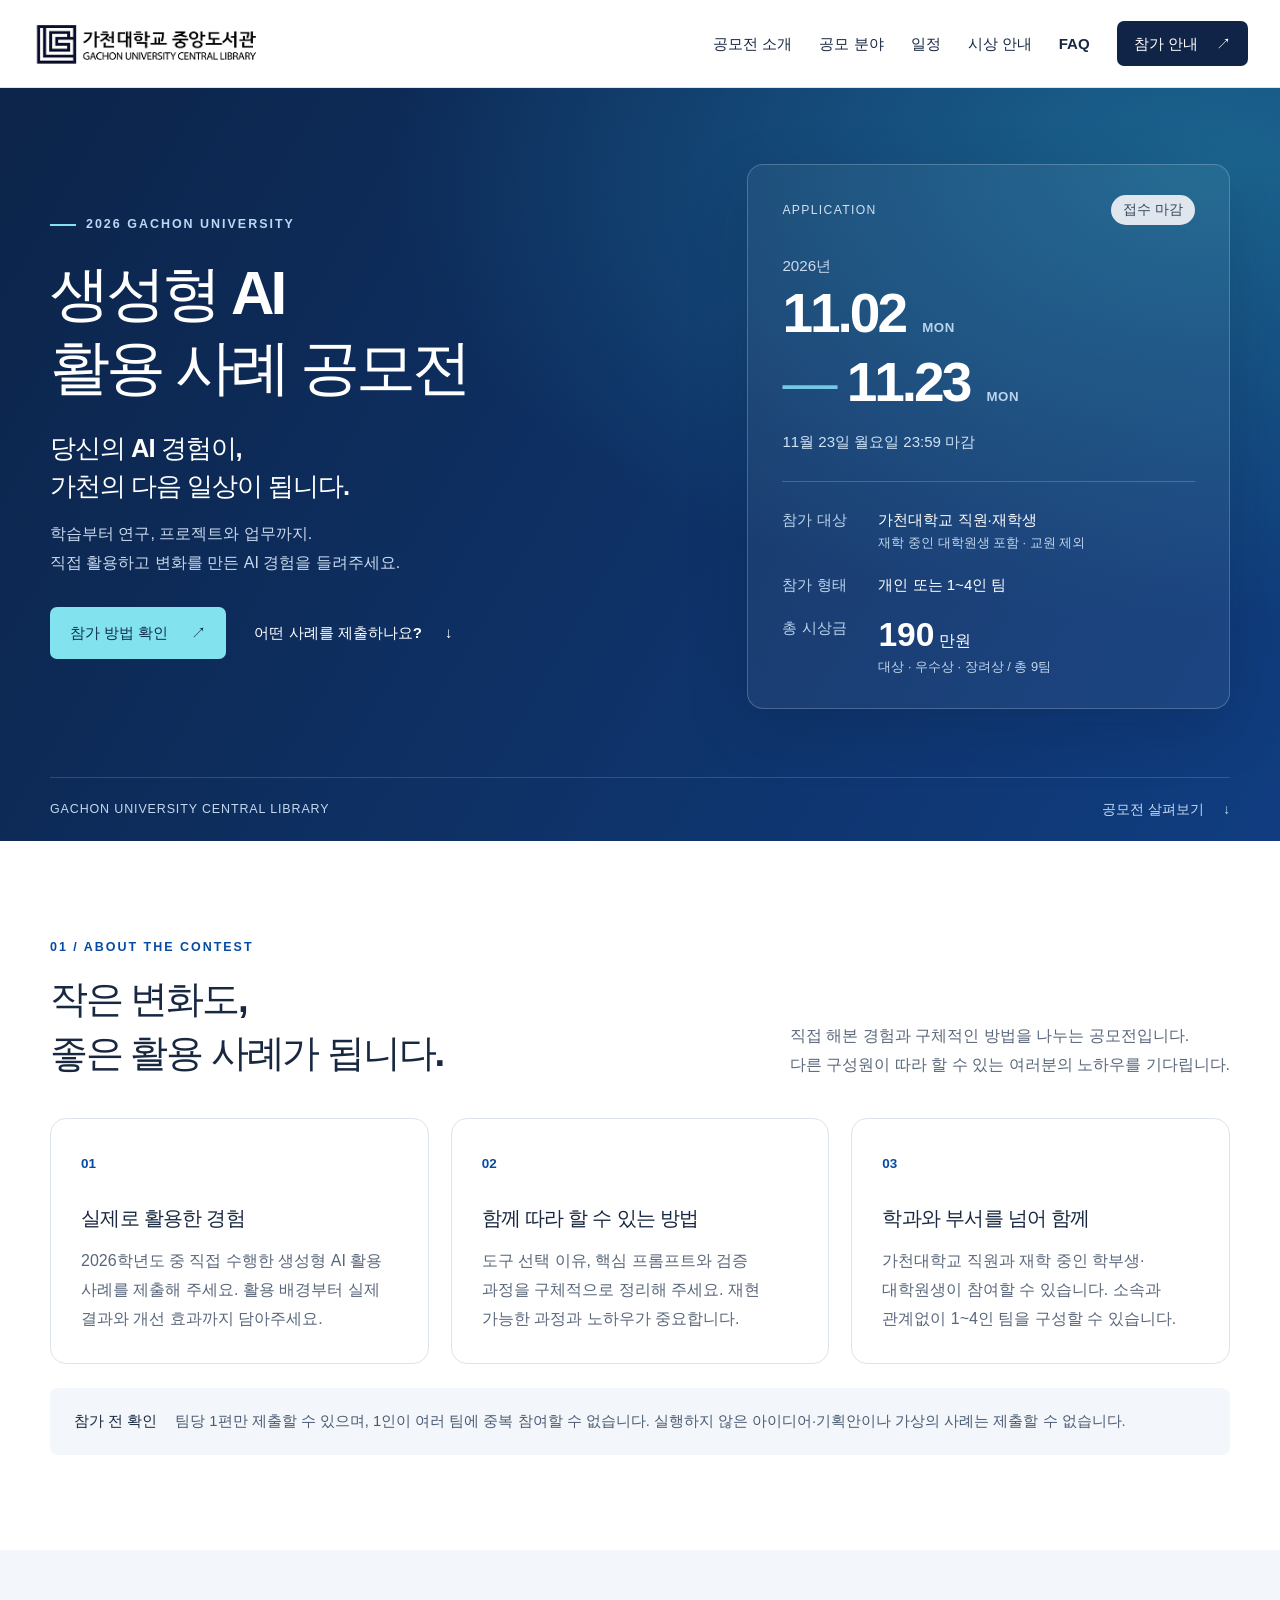
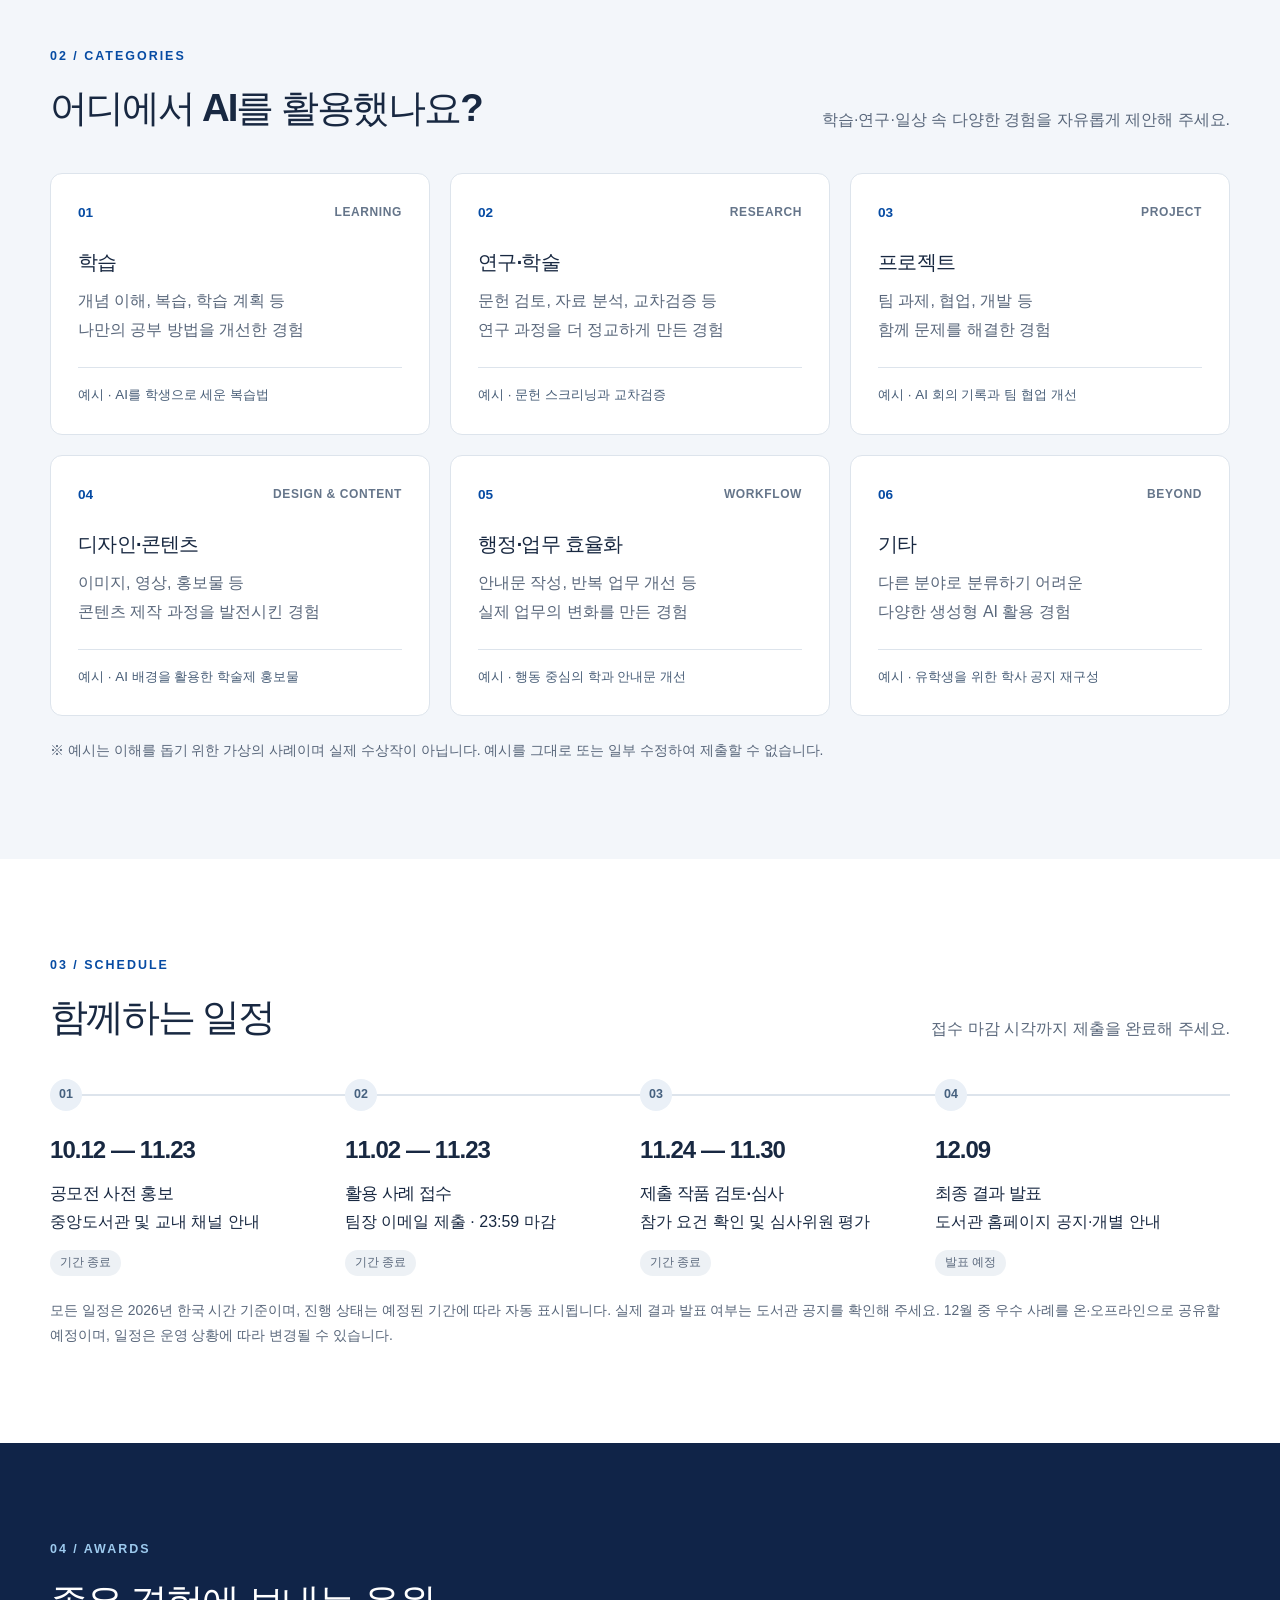
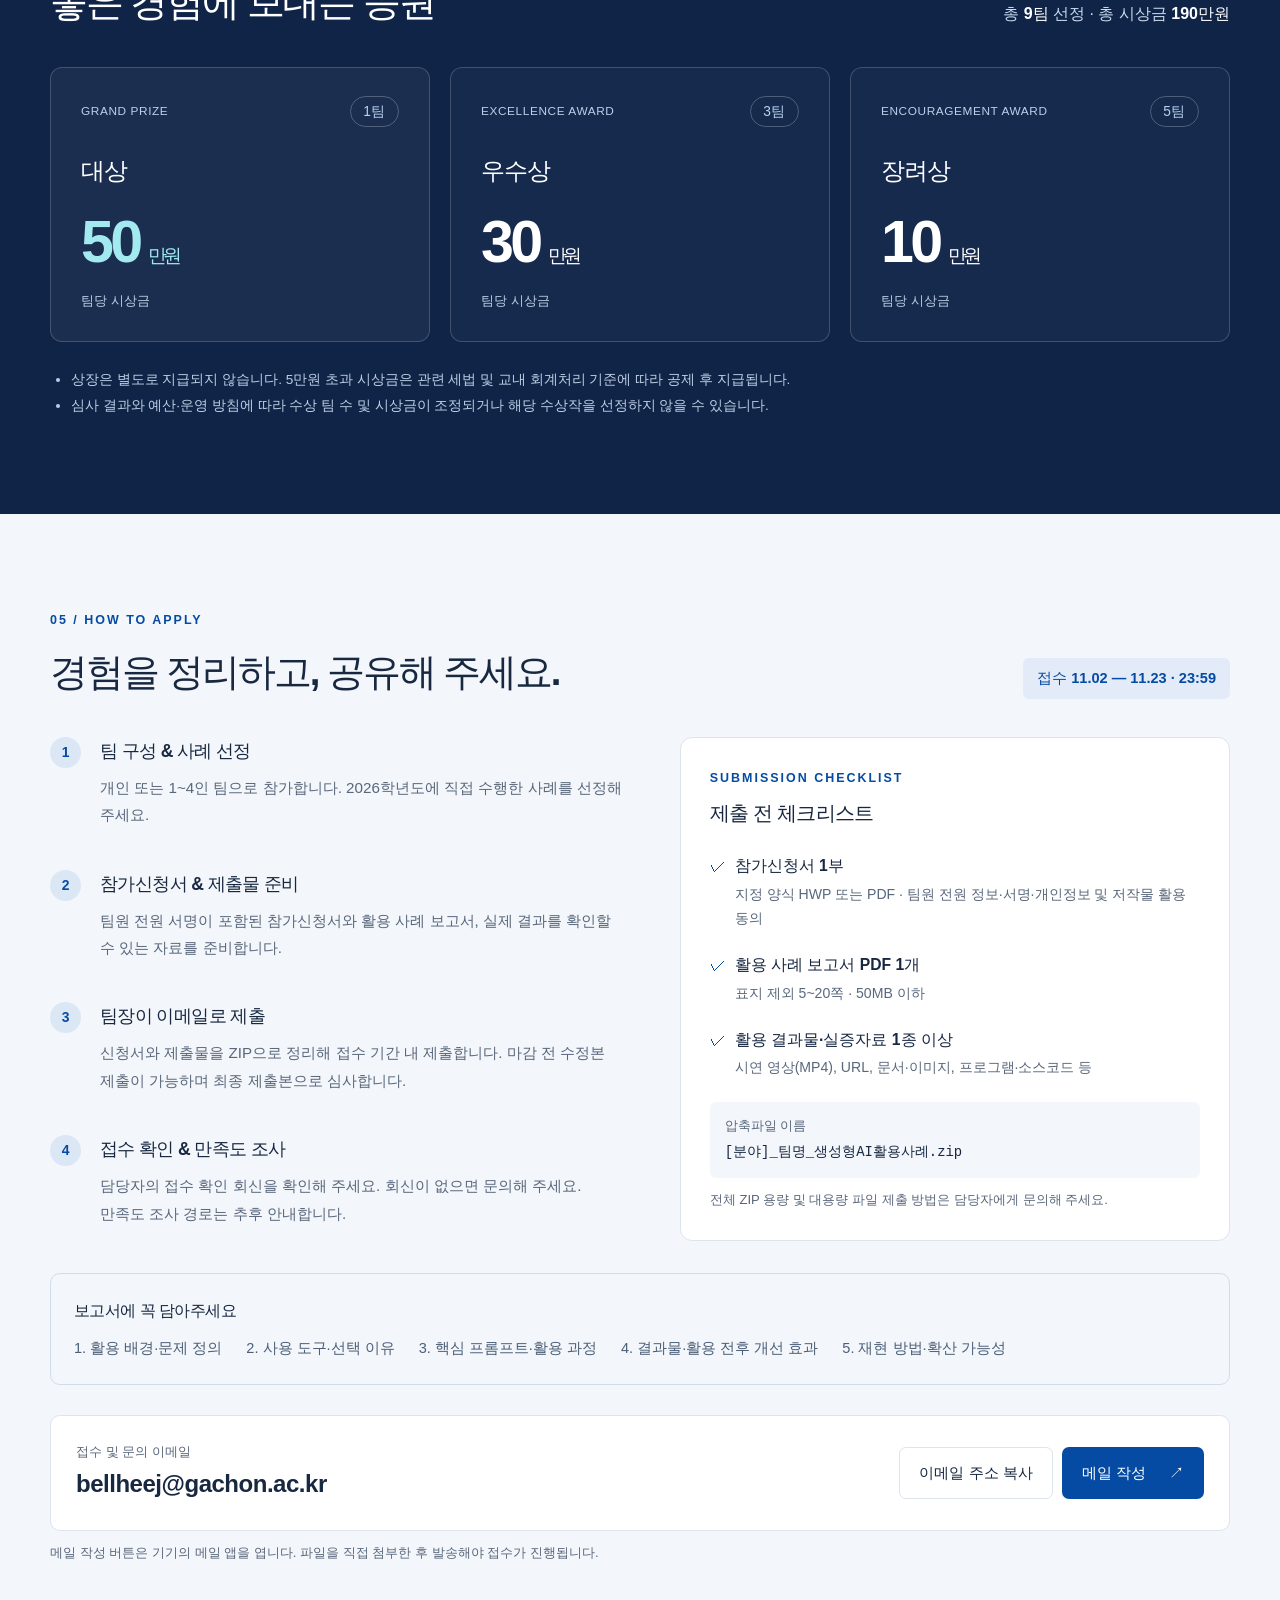
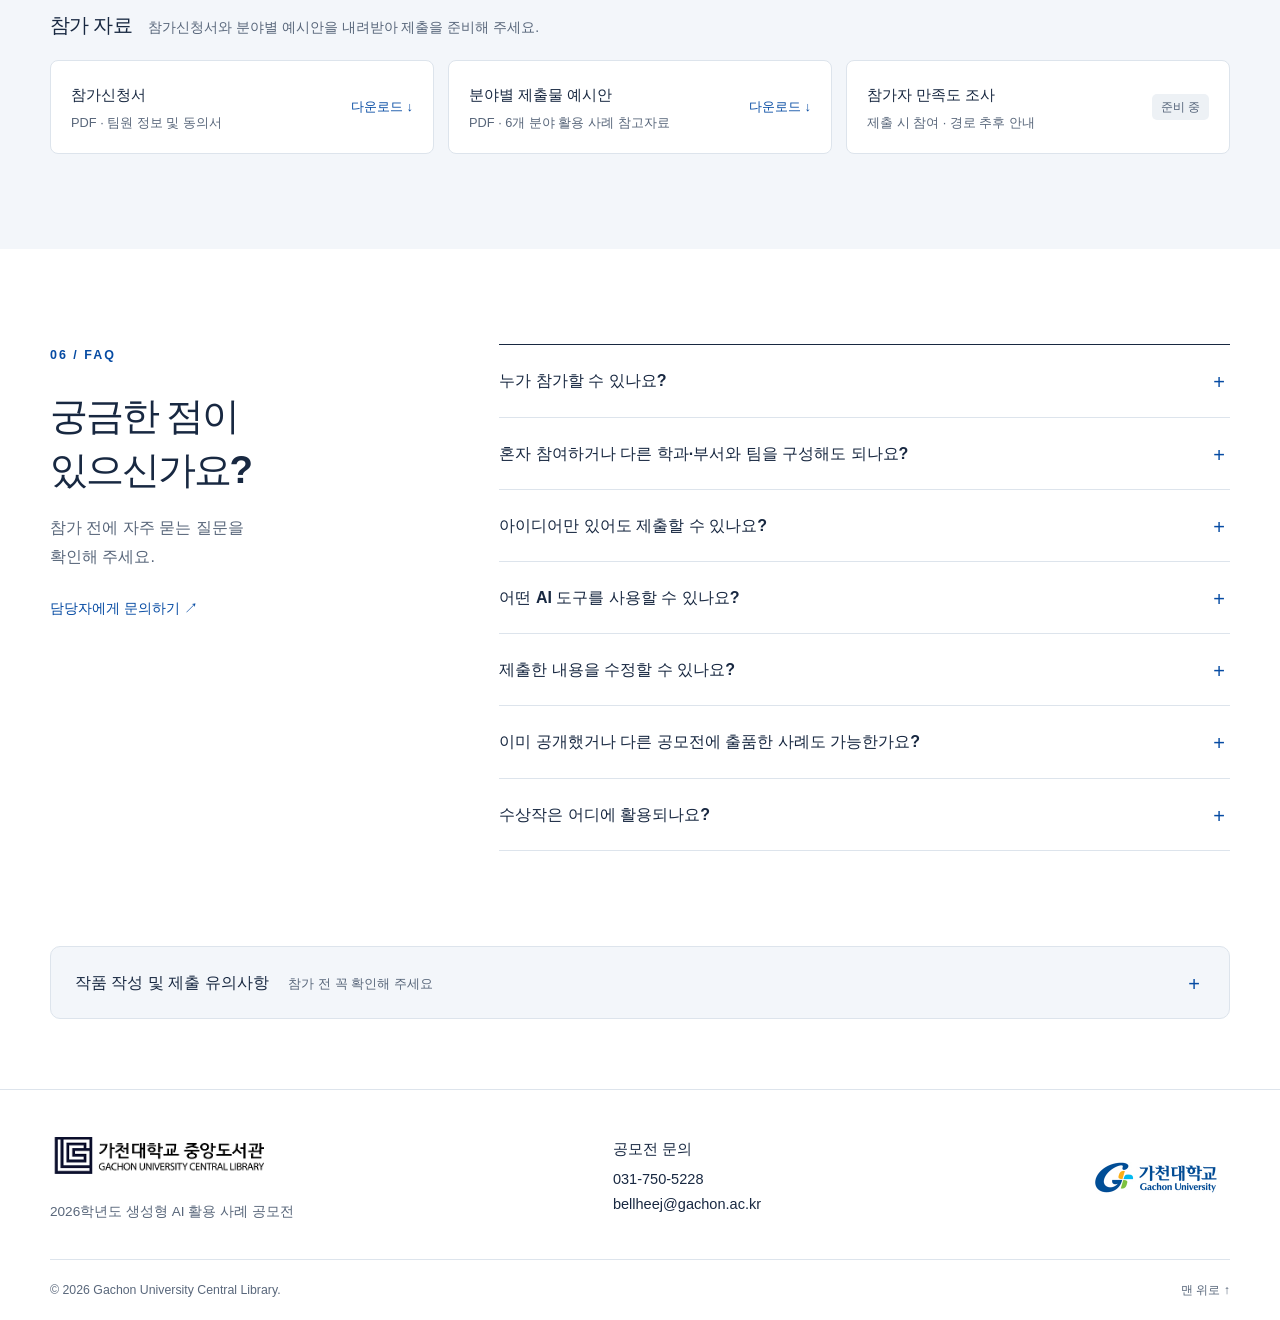
==== commit 8a1428e0: "Add files via upload" ====
--- a/index.html
+++ b/index.html
@@ -6,8 +6,8 @@
   <meta name="theme-color" content="#103e8c">
   <meta name="description" content="2026학년도 가천대학교 생성형 AI 활용 사례 공모전. 학습·연구·업무에서 직접 경험한 AI 활용 사례를 공유해 주세요. 11월 2일부터 11월 23일까지 이메일 접수.">
   <title>2026 가천대학교 생성형 AI 활용 사례 공모전</title>
-  <link rel="stylesheet" href="./styles.css">
-  <script src="./script.js" defer></script>
+  <link rel="stylesheet" href="./styles.css?v=20260908-schedule">
+  <script src="./script.js?v=20260908-schedule" defer></script>
 </head>
 <body>
 <a class="skip-link" href="#main">본문 바로가기</a>
@@ -63,8 +63,8 @@
 
   <section class="section wrap" id="schedule" aria-labelledby="schedule-title">
     <div class="section-heading"><div><p class="eyebrow blue">03 / SCHEDULE</p><h2 id="schedule-title">함께하는 일정</h2></div><p>접수 마감 시각까지 제출을 완료해 주세요.</p></div>
-    <ol class="timeline"><li><span class="timeline-index">01</span><p class="timeline-date">10.12 — 11.23</p><h3>공모전 사전 홍보</h3><p>중앙도서관 및 교내 채널 안내</p></li><li class="featured"><span class="timeline-index">02</span><p class="timeline-date">11.02 — 11.23</p><h3>활용 사례 접수</h3><p>팀장 이메일 제출 · 23:59 마감</p></li><li><span class="timeline-index">03</span><p class="timeline-date">11.24 — 11.30</p><h3>제출 작품 검토·심사</h3><p>참가 요건 확인 및 심사위원 평가</p></li><li><span class="timeline-index">04</span><p class="timeline-date">12.09</p><h3>최종 결과 발표</h3><p>도서관 홈페이지 공지·개별 안내</p></li></ol>
-    <p class="footnote">모든 일정은 2026년 기준입니다. 12월 중 우수 사례를 온·오프라인으로 공유할 예정이며, 일정은 운영 상황에 따라 변경될 수 있습니다.</p>
+    <ol class="timeline"><li data-start="2026-10-12T00:00:00+09:00" data-end="2026-11-24T00:00:00+09:00"><span class="timeline-index">01</span><p class="timeline-date">10.12 — 11.23</p><h3>공모전 사전 홍보</h3><p>중앙도서관 및 교내 채널 안내</p><span class="schedule-status" hidden></span></li><li data-start="2026-11-02T00:00:00+09:00" data-end="2026-11-24T00:00:00+09:00"><span class="timeline-index">02</span><p class="timeline-date">11.02 — 11.23</p><h3>활용 사례 접수</h3><p>팀장 이메일 제출 · 23:59 마감</p><span class="schedule-status" hidden></span></li><li data-start="2026-11-24T00:00:00+09:00" data-end="2026-12-01T00:00:00+09:00"><span class="timeline-index">03</span><p class="timeline-date">11.24 — 11.30</p><h3>제출 작품 검토·심사</h3><p>참가 요건 확인 및 심사위원 평가</p><span class="schedule-status" hidden></span></li><li data-start="2026-12-09T00:00:00+09:00" data-end="2026-12-10T00:00:00+09:00" data-announcement="true"><span class="timeline-index">04</span><p class="timeline-date">12.09</p><h3>최종 결과 발표</h3><p>도서관 홈페이지 공지·개별 안내</p><span class="schedule-status" hidden></span></li></ol>
+    <p class="footnote">모든 일정은 2026년 한국 시간 기준이며, 진행 상태는 예정된 기간에 따라 자동 표시됩니다. 실제 결과 발표 여부는 도서관 공지를 확인해 주세요. 12월 중 우수 사례를 온·오프라인으로 공유할 예정이며, 일정은 운영 상황에 따라 변경될 수 있습니다.</p>
   </section>
 
   <section class="section awards-section" id="awards" aria-labelledby="awards-title"><div class="wrap">
--- a/styles.css
+++ b/styles.css
@@ -14,3 +14,8 @@
 @media(prefers-reduced-motion:reduce){.award:hover{transform:none}}
 
 a.download-card{transition:border-color .2s ease,background .2s ease}a.download-card:hover{border-color:var(--blue);background:#f7fbff}.download-label{font-size:.8rem;color:var(--blue);font-weight:700;white-space:nowrap}
+
+.schedule-status{display:inline-block;margin-top:13px;padding:3px 10px;border-radius:20px;font-size:.78rem;font-weight:600;line-height:1.6;background:#edf1f5;color:#59677b}
+.timeline li[data-state="active"] .schedule-status{background:#e0f0ff;color:#064ba3}
+.timeline li[data-state="ended"] .schedule-status{background:#edf1f5;color:#59677b}
+.status[data-state="ended"]{background:#e0e6ee;color:#37475c}
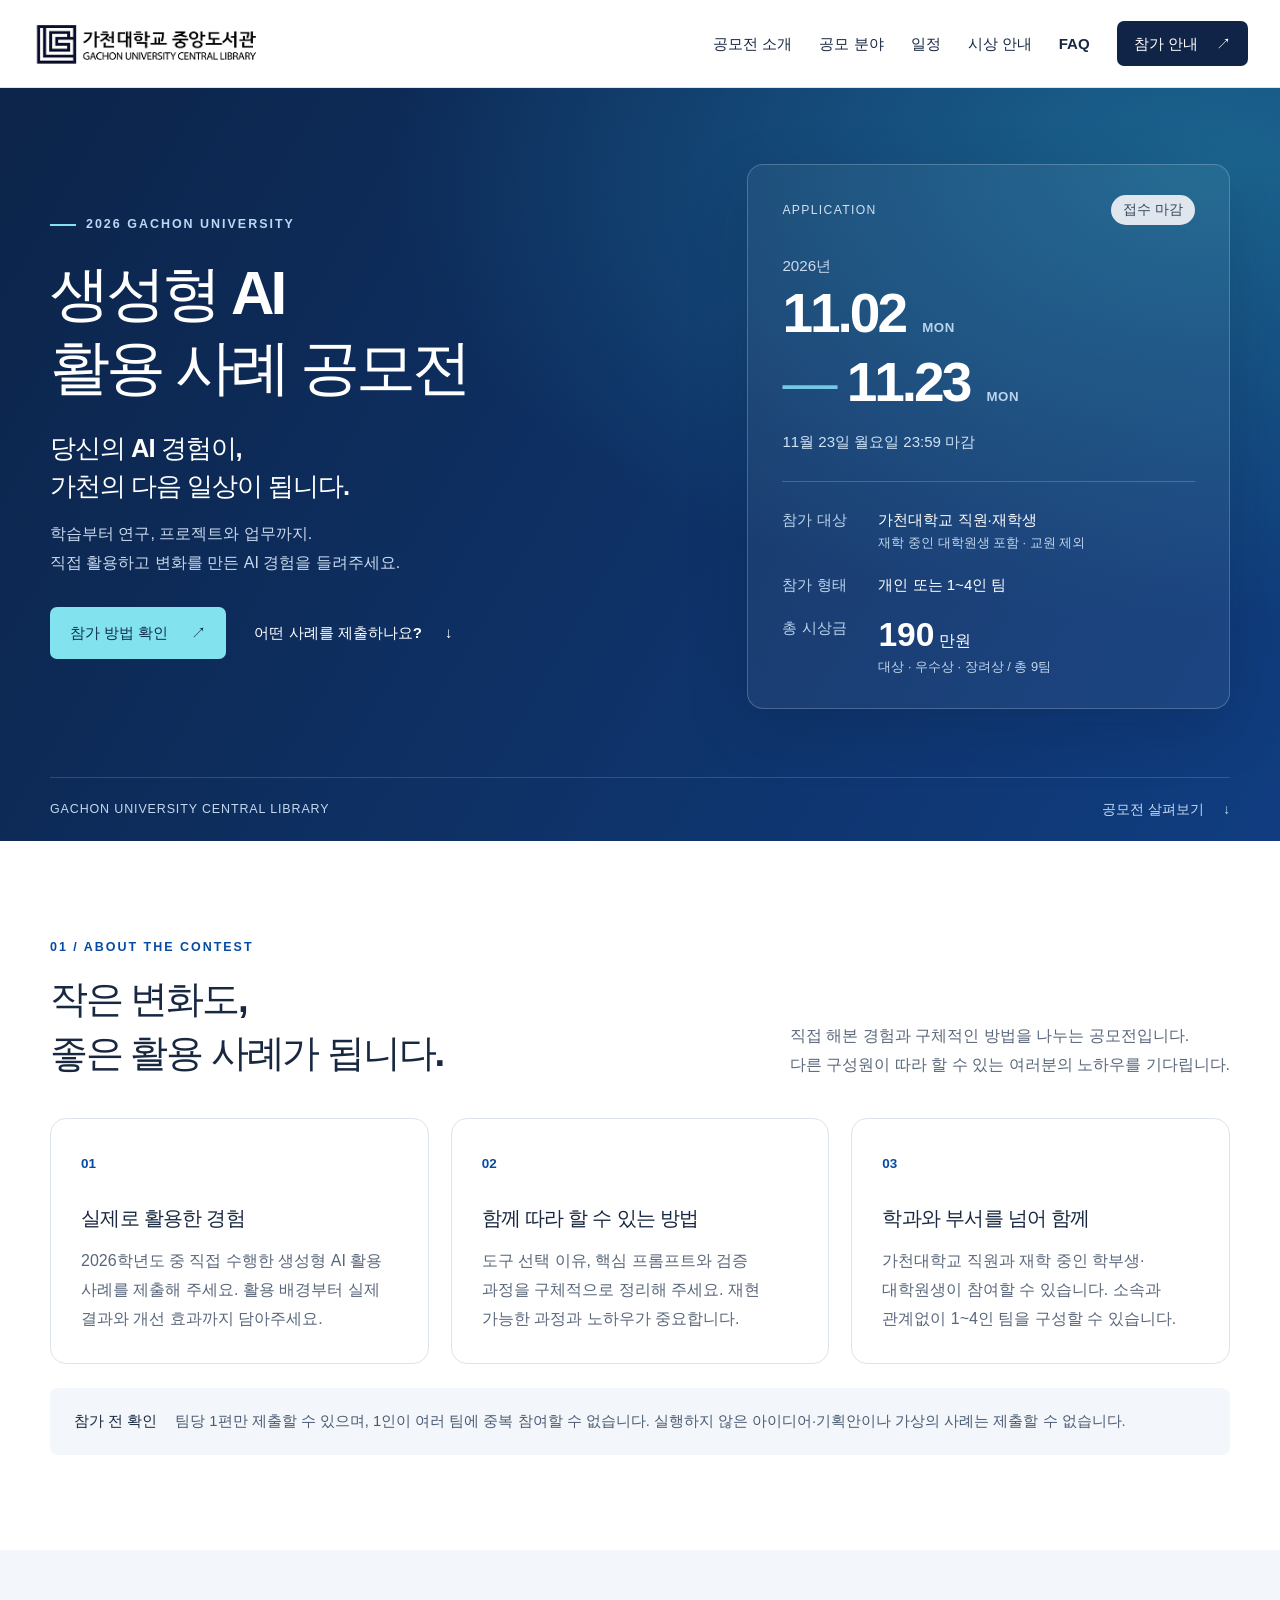
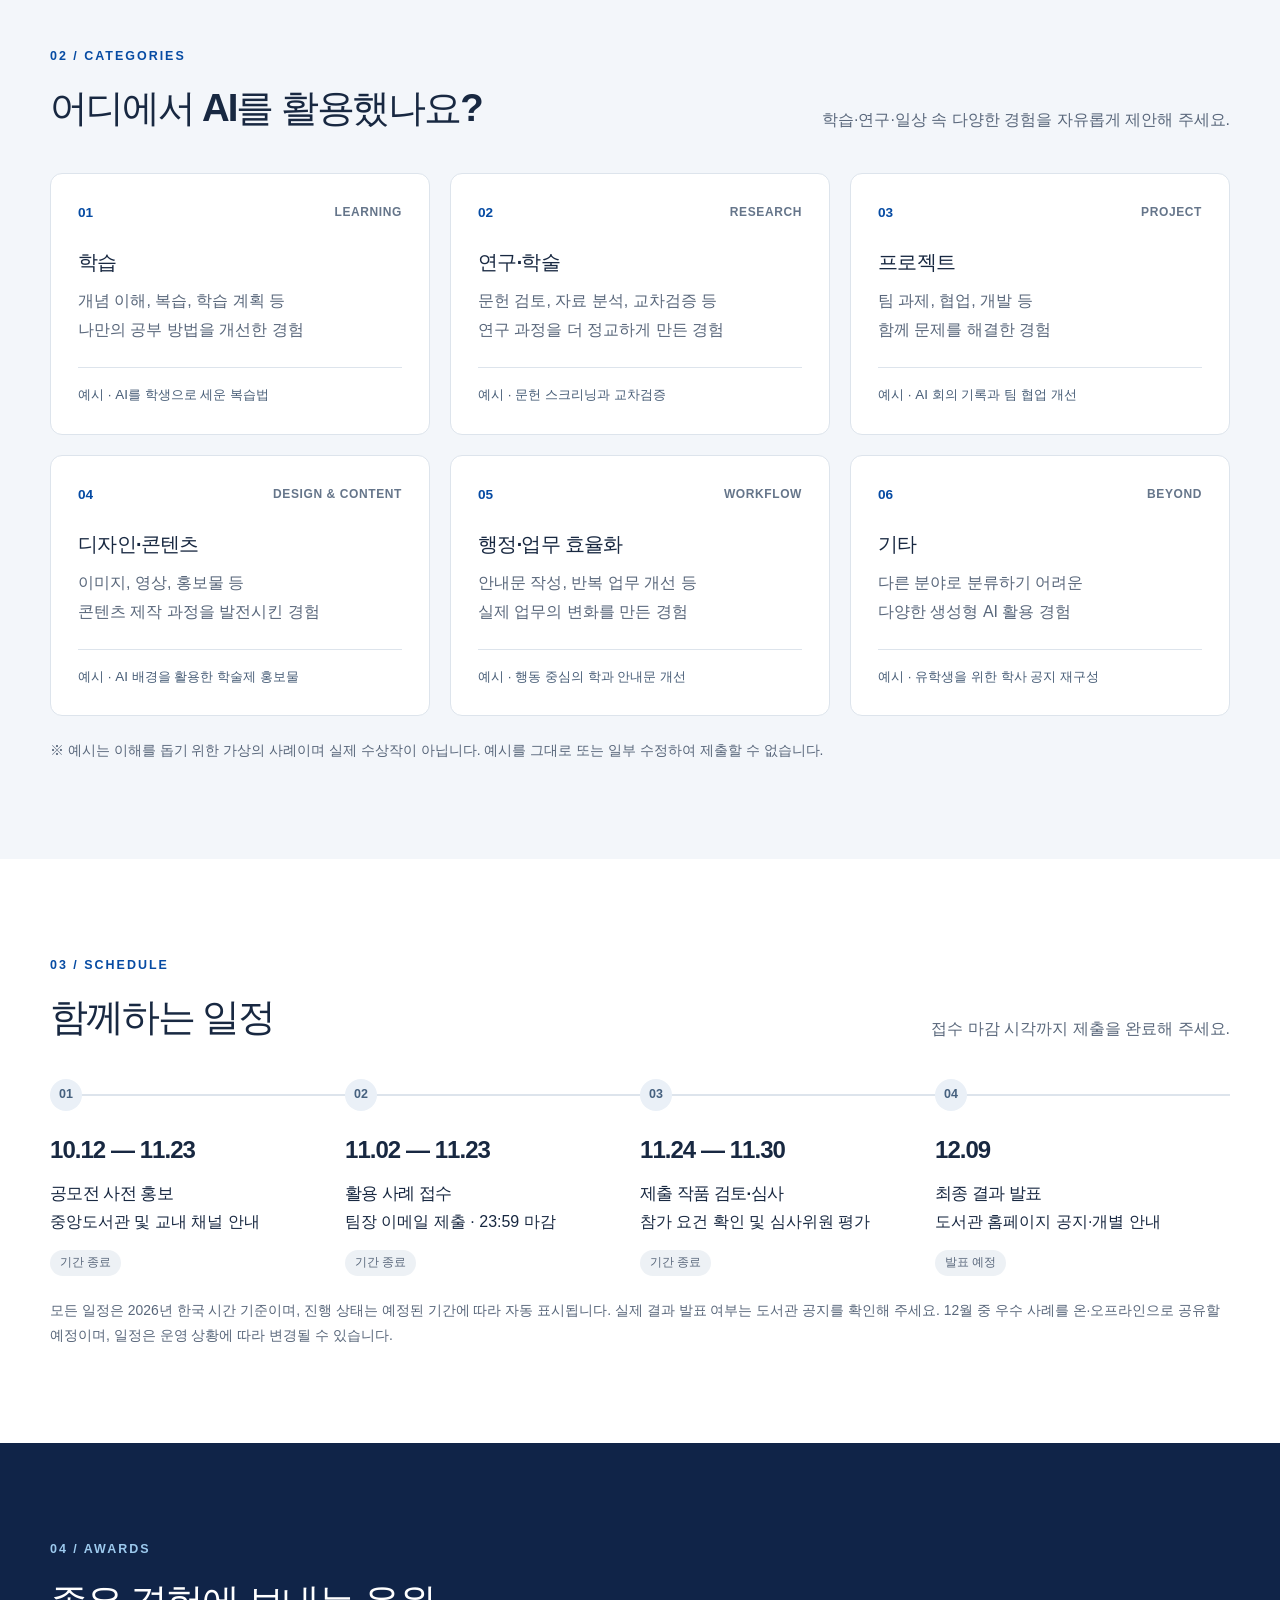
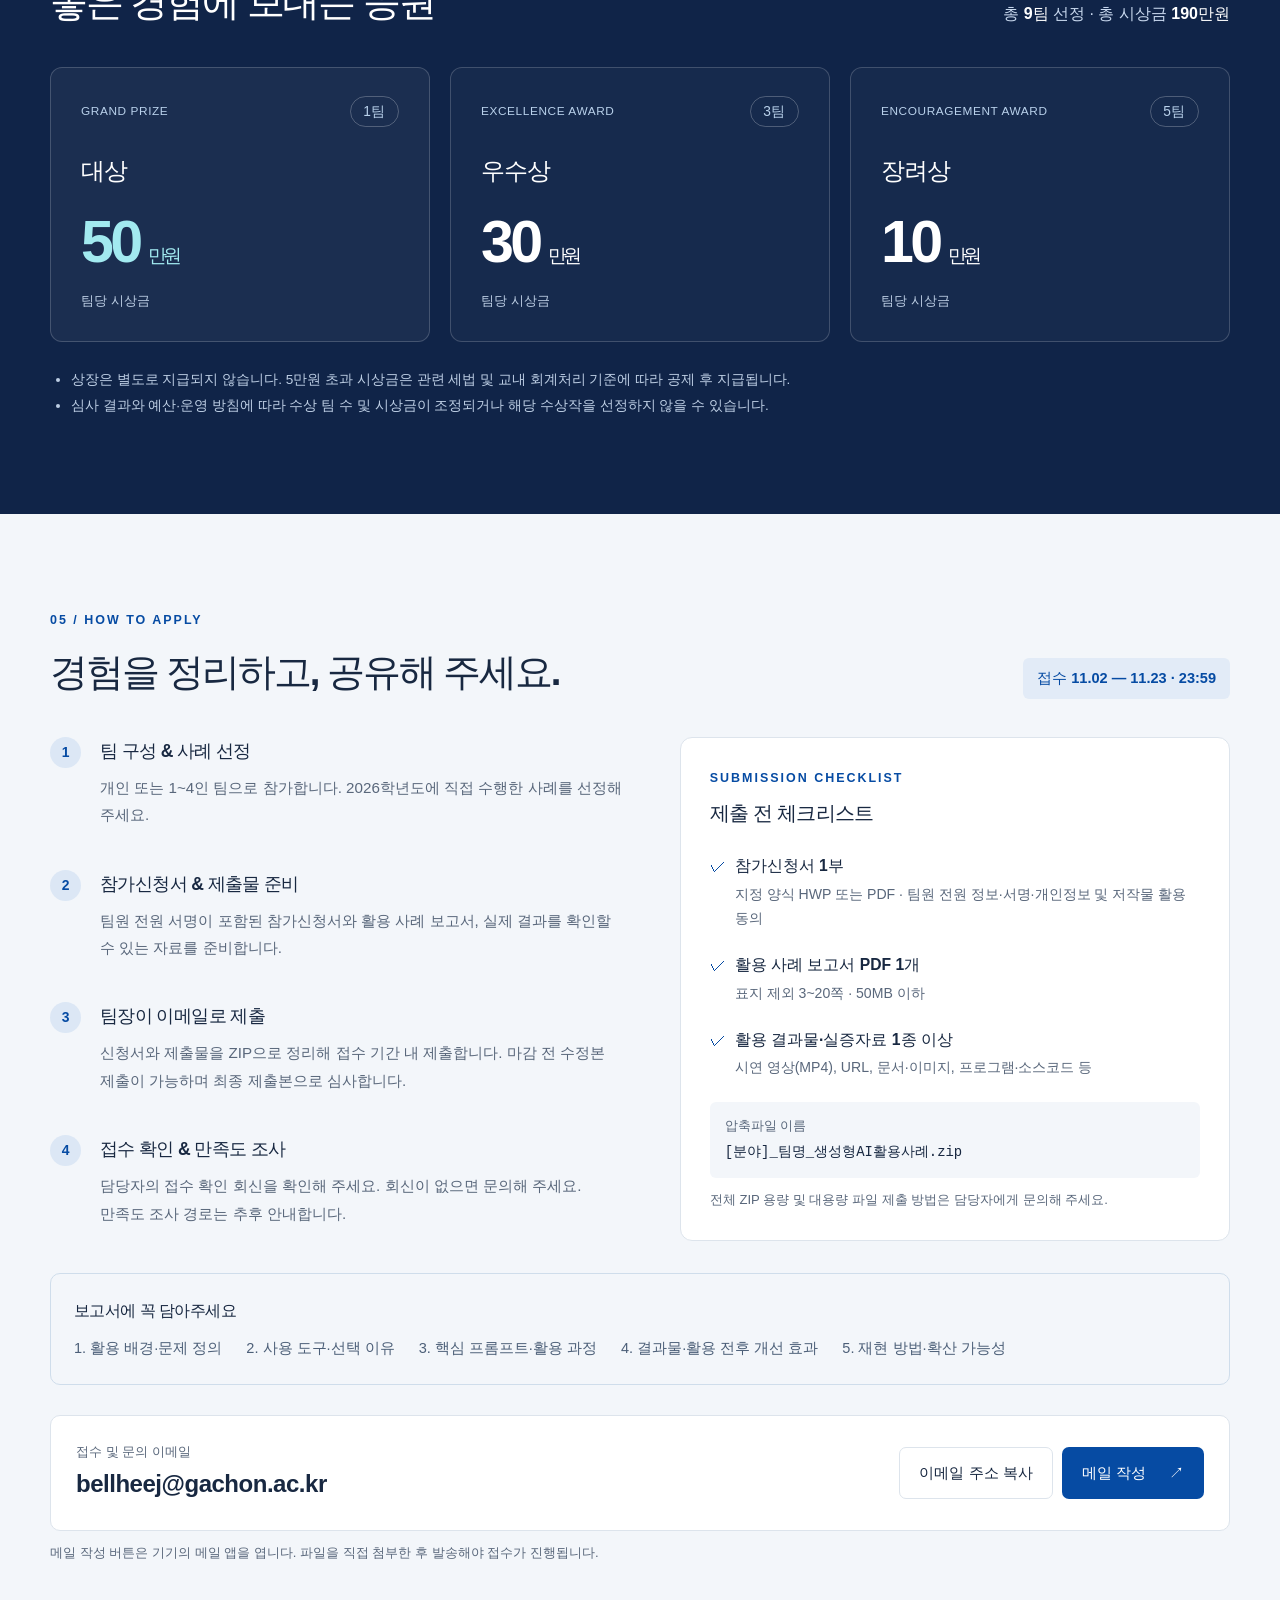
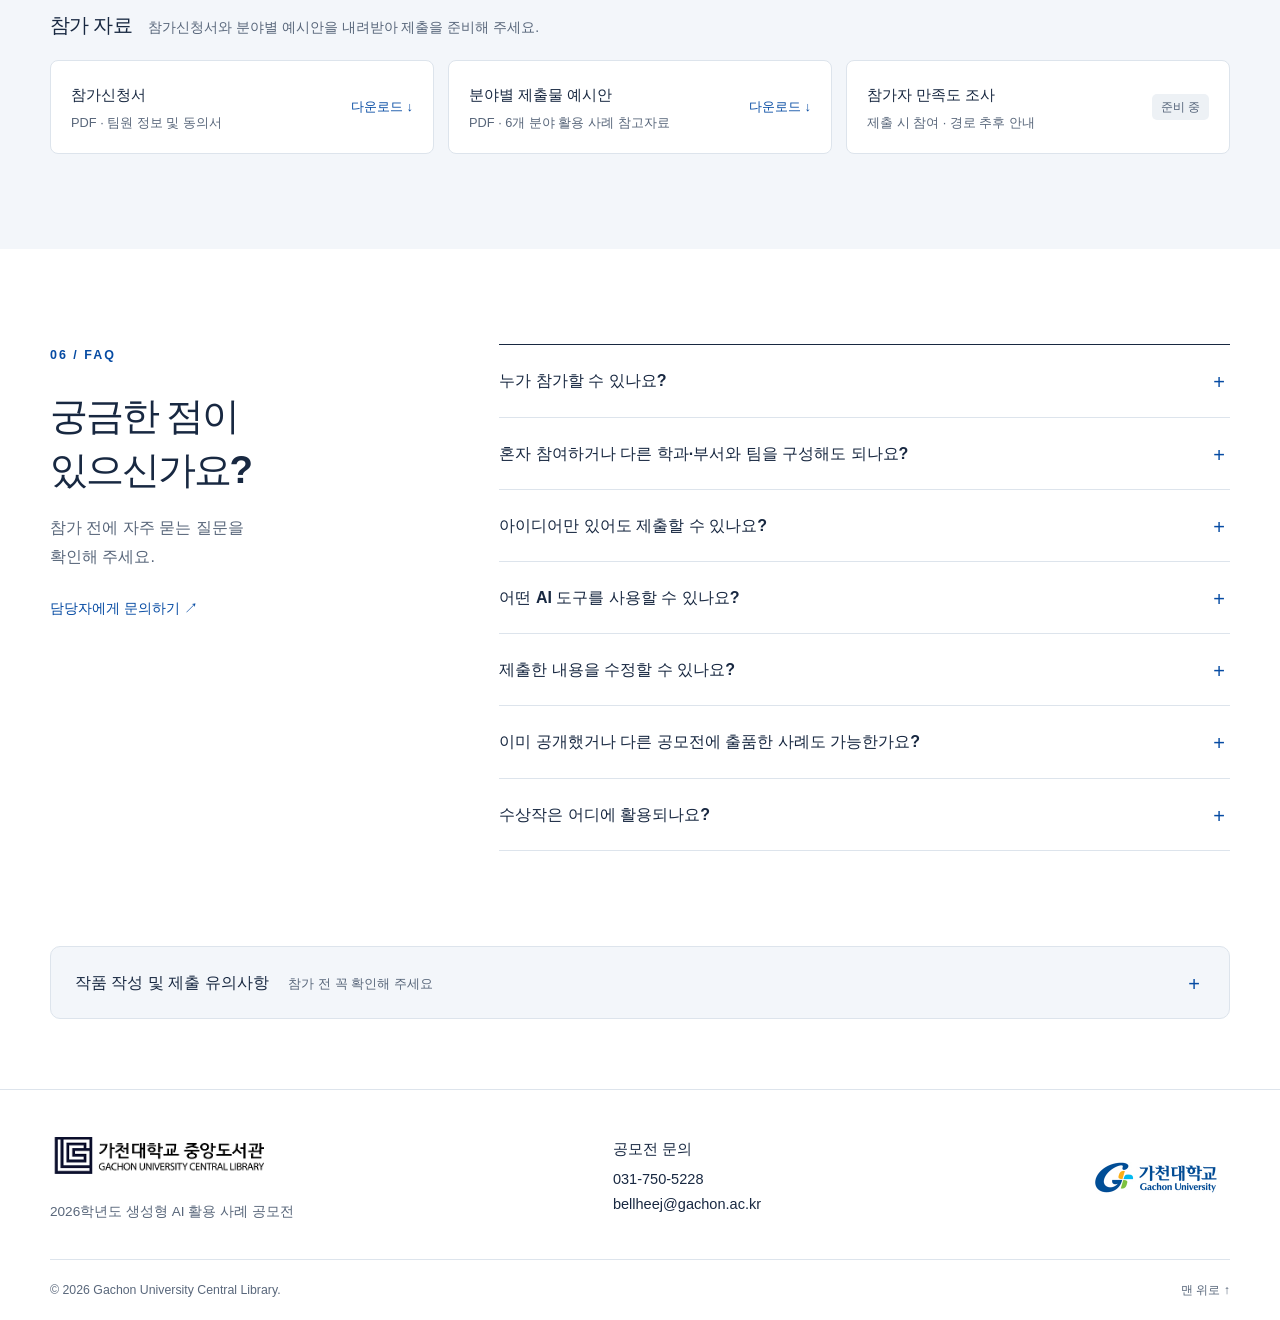
==== commit c61c7398: "Add files via upload" ====
--- a/index.html
+++ b/index.html
@@ -76,7 +76,7 @@
 <section class="section tint" id="apply" aria-labelledby="apply-title"><div class="wrap">
     <div class="section-heading"><div><p class="eyebrow blue">05 / HOW TO APPLY</p><h2 id="apply-title">경험을 정리하고, 공유해 주세요.</h2></div><span class="period-label">접수 11.02 — 11.23 · 23:59</span></div>
     <div class="apply-grid"><div class="steps"><article><span>1</span><div><h3>팀 구성 & 사례 선정</h3><p>개인 또는 1~4인 팀으로 참가합니다. 2026학년도에 직접 수행한 사례를 선정해 주세요.</p></div></article><article><span>2</span><div><h3>참가신청서 & 제출물 준비</h3><p>팀원 전원 서명이 포함된 참가신청서와 활용 사례 보고서, 실제 결과를 확인할 수 있는 자료를 준비합니다.</p></div></article><article><span>3</span><div><h3>팀장이 이메일로 제출</h3><p>신청서와 제출물을 ZIP으로 정리해 접수 기간 내 제출합니다. 마감 전 수정본 제출이 가능하며 최종 제출본으로 심사합니다.</p></div></article><article><span>4</span><div><h3>접수 확인 & 만족도 조사</h3><p>담당자의 접수 확인 회신을 확인해 주세요. 회신이 없으면 문의해 주세요. 만족도 조사 경로는 추후 안내합니다.</p></div></article></div>
-    <aside class="submission-card"><p class="eyebrow blue">SUBMISSION CHECKLIST</p><h3>제출 전 체크리스트</h3><ul class="checklist"><li><strong>참가신청서 1부</strong><span>지정 양식 HWP 또는 PDF · 팀원 전원 정보·서명·개인정보 및 저작물 활용 동의</span></li><li><strong>활용 사례 보고서 PDF 1개</strong><span>표지 제외 5~20쪽 · 50MB 이하</span></li><li><strong>활용 결과물·실증자료 1종 이상</strong><span>시연 영상(MP4), URL, 문서·이미지, 프로그램·소스코드 등</span></li></ul><div class="file-name"><span>압축파일 이름</span><code>[분야]_팀명_생성형AI활용사례.zip</code></div><p class="small-note">전체 ZIP 용량 및 대용량 파일 제출 방법은 담당자에게 문의해 주세요.</p></aside></div>
+    <aside class="submission-card"><p class="eyebrow blue">SUBMISSION CHECKLIST</p><h3>제출 전 체크리스트</h3><ul class="checklist"><li><strong>참가신청서 1부</strong><span>지정 양식 HWP 또는 PDF · 팀원 전원 정보·서명·개인정보 및 저작물 활용 동의</span></li><li><strong>활용 사례 보고서 PDF 1개</strong><span>표지 제외 3~20쪽 · 50MB 이하</span></li><li><strong>활용 결과물·실증자료 1종 이상</strong><span>시연 영상(MP4), URL, 문서·이미지, 프로그램·소스코드 등</span></li></ul><div class="file-name"><span>압축파일 이름</span><code>[분야]_팀명_생성형AI활용사례.zip</code></div><p class="small-note">전체 ZIP 용량 및 대용량 파일 제출 방법은 담당자에게 문의해 주세요.</p></aside></div>
     <div class="report-contents"><h3>보고서에 꼭 담아주세요</h3><ol><li>활용 배경·문제 정의</li><li>사용 도구·선택 이유</li><li>핵심 프롬프트·활용 과정</li><li>결과물·활용 전후 개선 효과</li><li>재현 방법·확산 가능성</li></ol></div>
     <div class="email-banner"><div><span>접수 및 문의 이메일</span><a href="mailto:bellheej@gachon.ac.kr">bellheej@gachon.ac.kr</a></div><div class="email-actions"><button type="button" class="button copy-button" id="copy-email" hidden>이메일 주소 복사</button><a class="button blue-button" href="mailto:bellheej@gachon.ac.kr?subject=2026%20%EC%83%9D%EC%84%B1%ED%98%95%20AI%20%ED%99%9C%EC%9A%A9%20%EC%82%AC%EB%A1%80%20%EA%B3%B5%EB%AA%A8%EC%A0%84%20%EC%A0%9C%EC%B6%9C">메일 작성 <span aria-hidden="true">↗</span></a></div></div><p class="small-note">메일 작성 버튼은 기기의 메일 앱을 엽니다. 파일을 직접 첨부한 후 발송해야 접수가 진행됩니다.</p><p id="copy-status" class="copy-status" role="status" aria-live="polite"></p>
     <div class="downloads-heading"><h3>참가 자료</h3><p>참가신청서와 분야별 예시안을 내려받아 제출을 준비해 주세요.</p></div><div class="download-grid"><a class="download-card" href="./downloads/application-form.pdf" download="참가신청서_양식.pdf"><span><strong>참가신청서</strong><small>PDF · 팀원 정보 및 동의서</small></span><span class="download-label">다운로드 ↓</span></a><a class="download-card" href="./downloads/case-examples.pdf" download="예시안_전체_6개분야.pdf"><span><strong>분야별 제출물 예시안</strong><small>PDF · 6개 분야 활용 사례 참고자료</small></span><span class="download-label">다운로드 ↓</span></a><div class="download-card"><span><strong>참가자 만족도 조사</strong><small>제출 시 참여 · 경로 추후 안내</small></span><span class="pending">준비 중</span></div></div>
@@ -88,7 +88,7 @@
     <details><summary>아이디어만 있어도 제출할 수 있나요?</summary><p>2026학년도 중 실제로 수행해 결과가 확인된 활용 사례를 제출해야 합니다. 실행하지 않은 아이디어·기획안이나 가상의 사례는 제출할 수 없습니다. 직접 수행한 수업 과제나 업무 산출물을 사례로 정리하는 것은 가능합니다.</p></details>
     <details><summary>어떤 AI 도구를 사용할 수 있나요?</summary><p>사용 도구의 종류와 유료·무료 여부는 심사에 영향을 주지 않습니다. 도구를 선택한 이유와 프롬프트 설계, 결과물을 직접 비교·검증·수정한 과정을 구체적으로 정리해 주세요.</p></details>
     <details><summary>제출한 내용을 수정할 수 있나요?</summary><p>접수 마감인 2026년 11월 23일 23:59 이내에 수정본을 제출할 수 있습니다. 최종 제출본을 기준으로 심사하며, 마감 이후 도착분은 심사 대상에서 제외합니다.</p></details>
-    <details><summary>이미 공개했거나 다른 공모전에 출품한 사례도 가능한가요?</summary><p>다른 공모전에 출품하거나 수상한 사례, 기존에 공개·발표한 사례 및 타인의 제출물을 일부 수정한 사례는 제출할 수 없습니다. 직접 수행한 수업 과제나 업무 산출물은 제출 가능하나 공개·출품 이력이 있는 경우 담당자에게 문의해 주세요.</p></details>
+    <details><summary>이미 공개했거나 다른 공모전에 출품한 사례도 가능한가요?</summary><p>다른 공모전에서 수상한 사례, 기존에 공개·발표한 사례 및 타인의 제출물을 일부 수정한 사례는 제출할 수 없습니다. 직접 수행한 수업 과제나 업무 산출물은 제출 가능하나 공개·출품 이력이 있는 경우 담당자에게 문의해 주세요.</p></details>
     <details><summary>수상작은 어디에 활용되나요?</summary><p>제출물의 저작권은 참가자에게 있습니다. 수상작 및 별도 동의를 받은 제출물은 중앙도서관 홈페이지·SNS, 사례집, 교육 자료, 결과보고서, 공모전 홍보와 온·오프라인 공유에 활용할 수 있습니다.</p></details>
   </div></section>
 
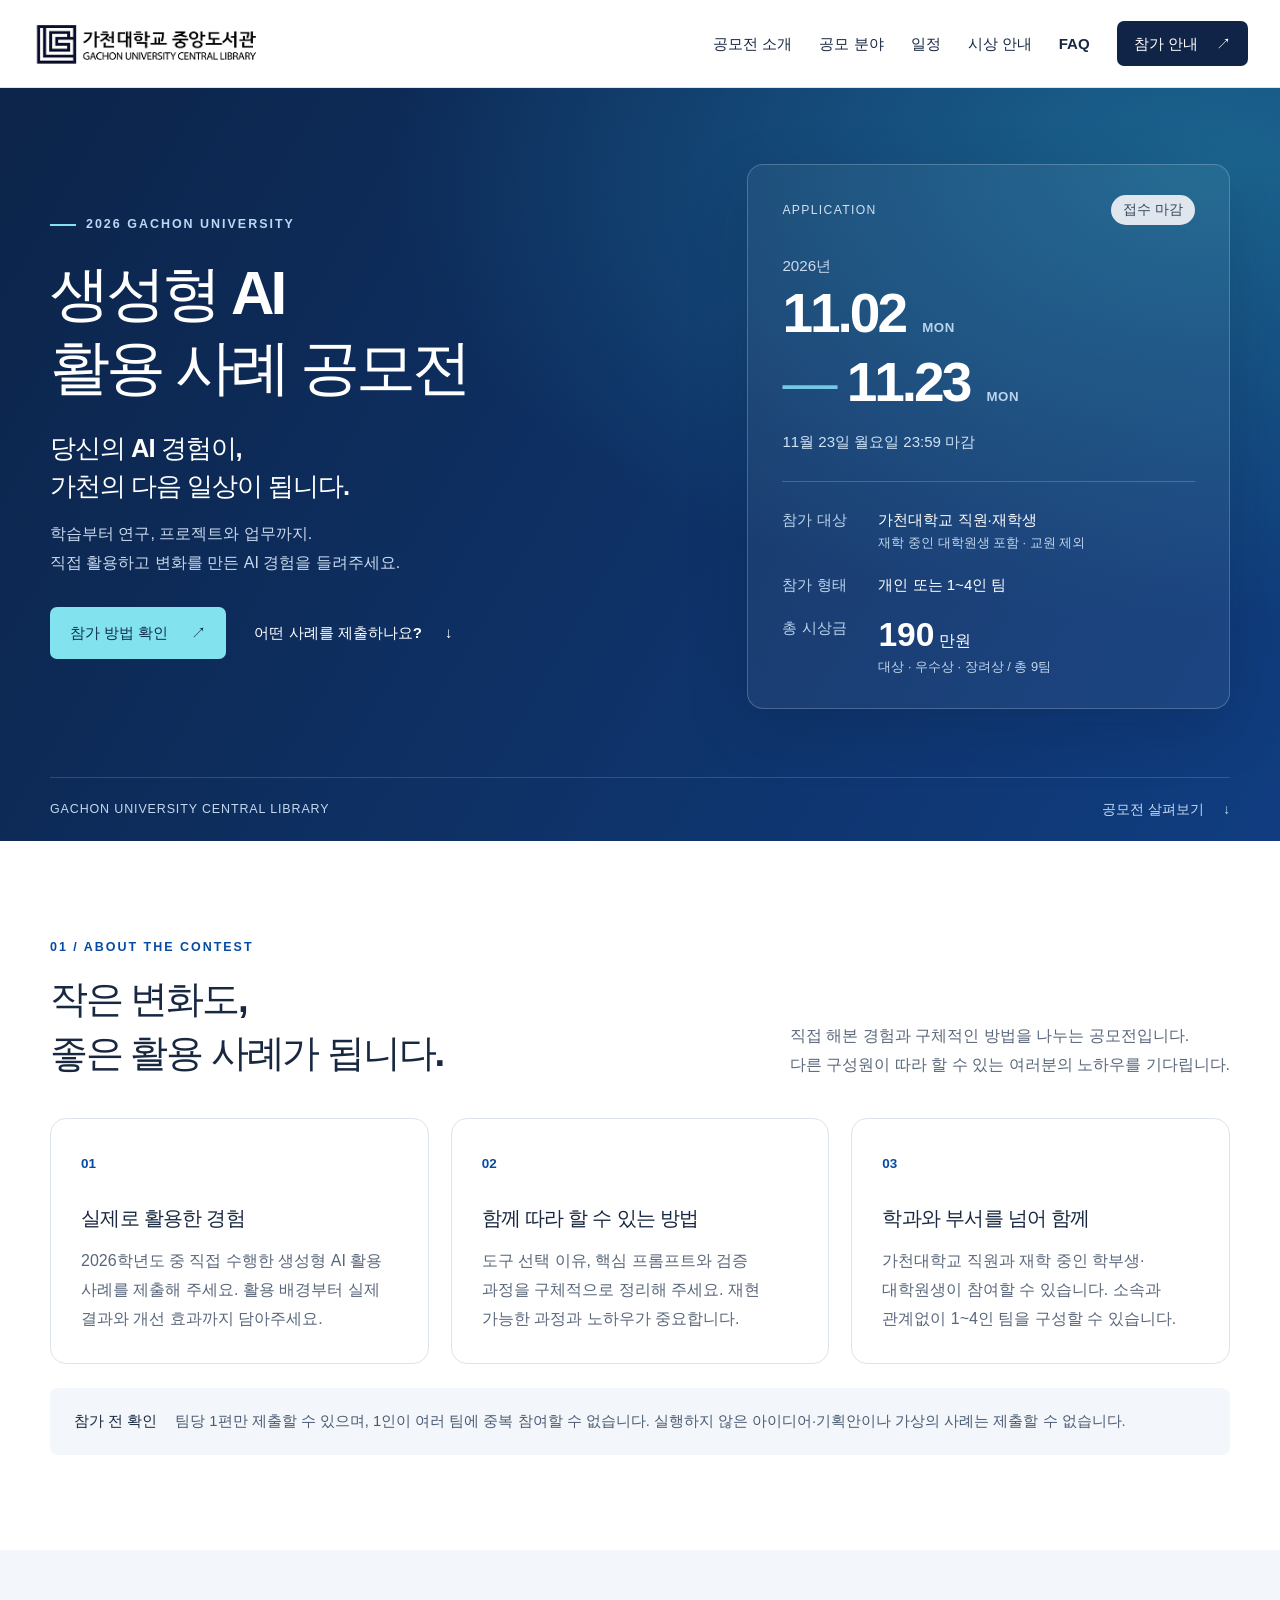
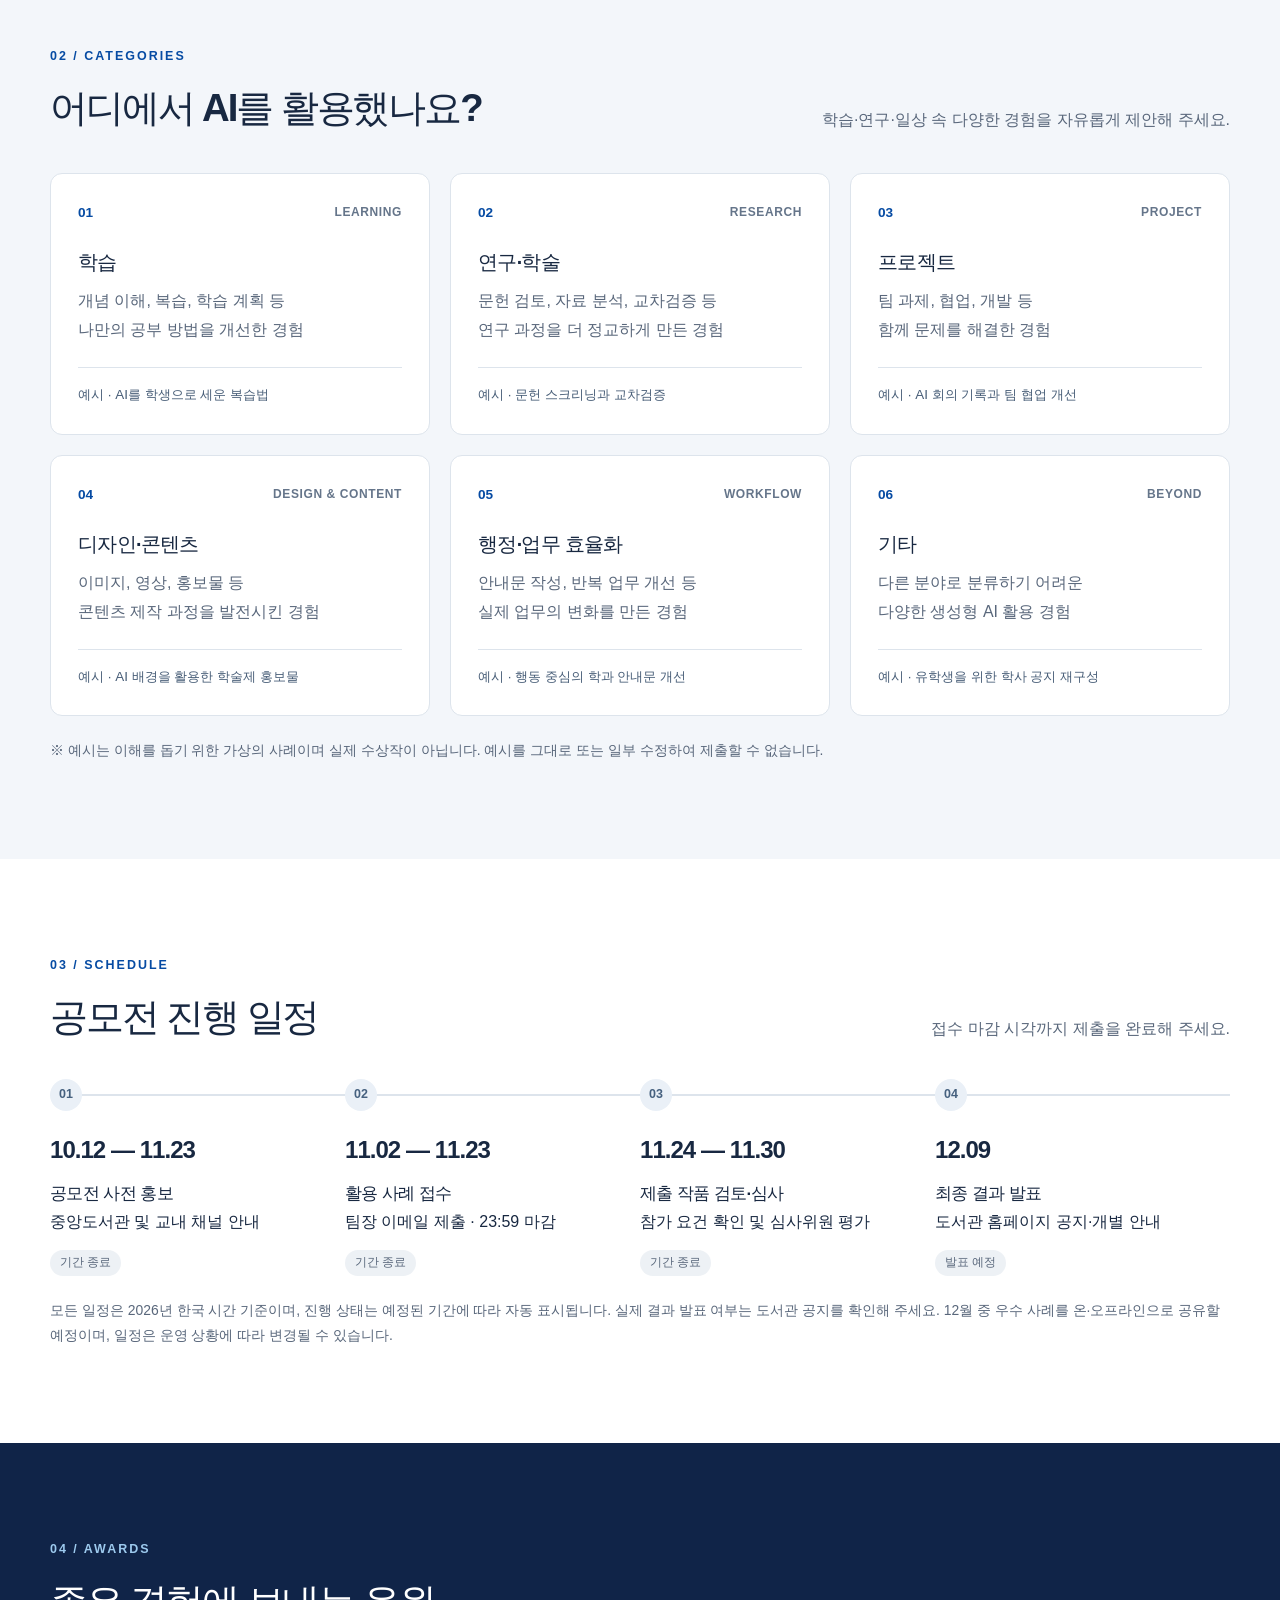
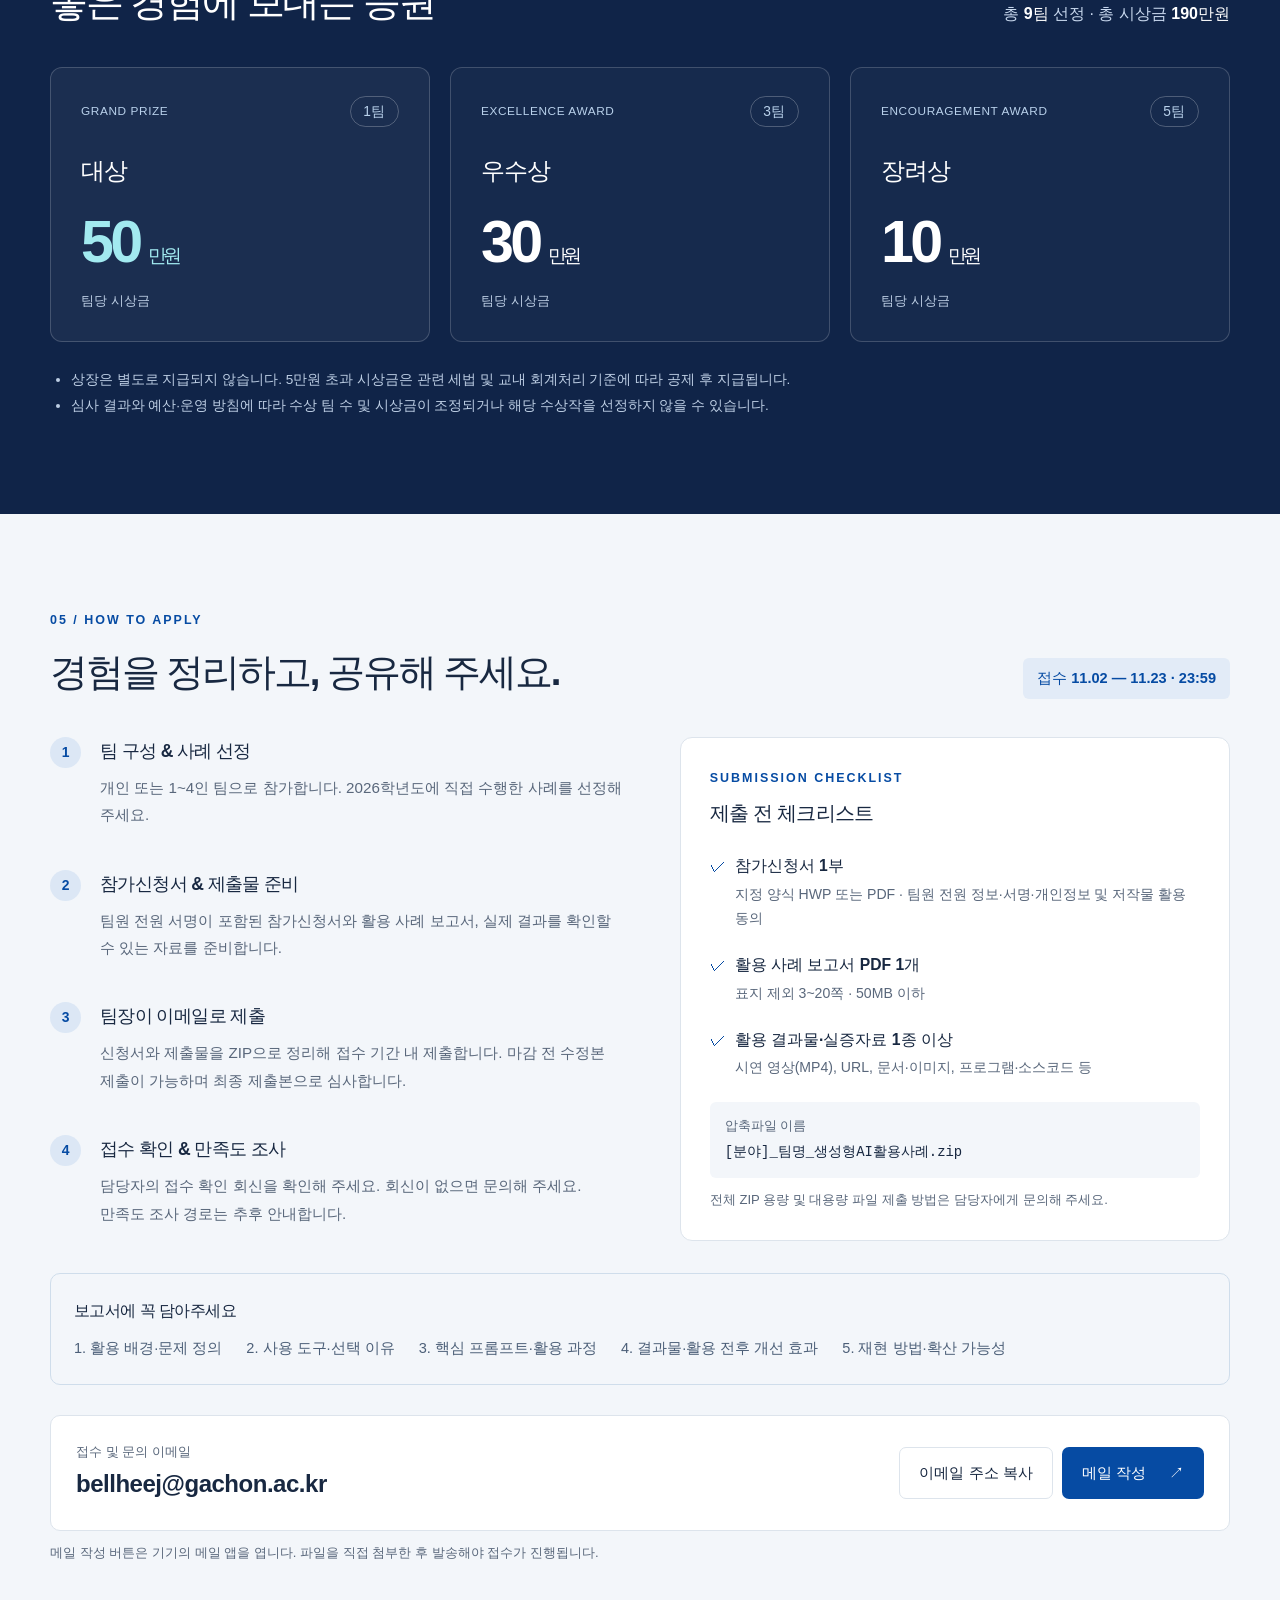
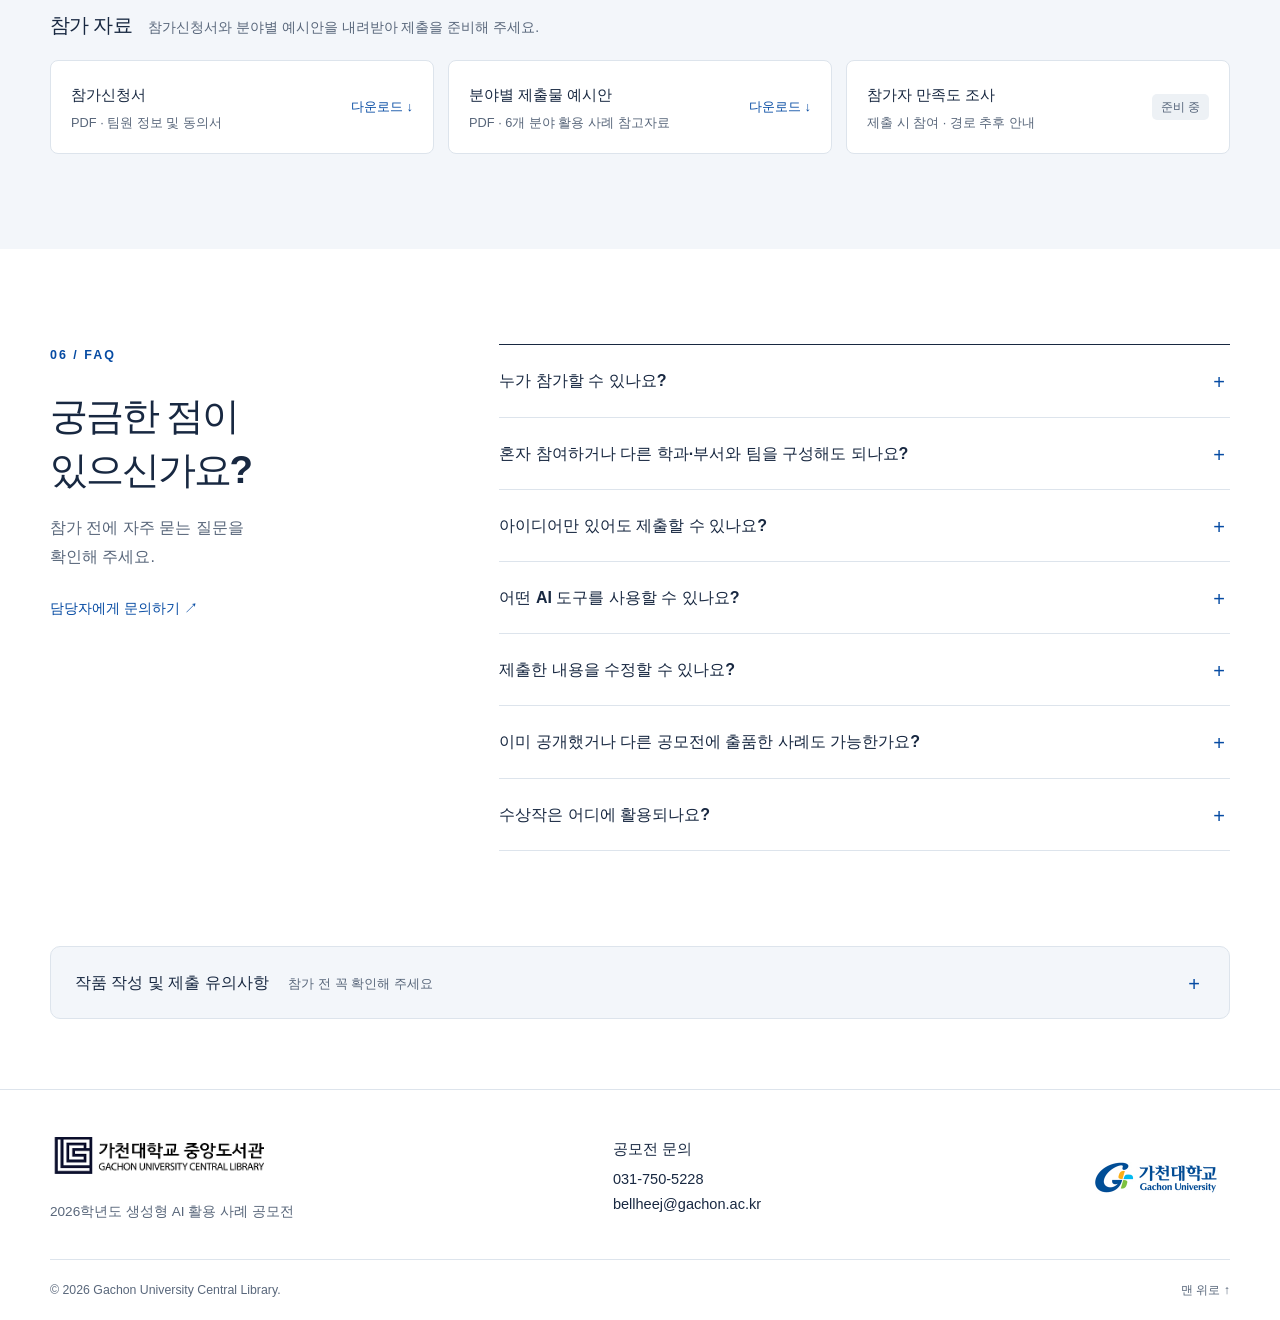
==== commit d109041e: "Add files via upload" ====
--- a/index.html
+++ b/index.html
@@ -6,7 +6,7 @@
   <meta name="theme-color" content="#103e8c">
   <meta name="description" content="2026학년도 가천대학교 생성형 AI 활용 사례 공모전. 학습·연구·업무에서 직접 경험한 AI 활용 사례를 공유해 주세요. 11월 2일부터 11월 23일까지 이메일 접수.">
   <title>2026 가천대학교 생성형 AI 활용 사례 공모전</title>
-  <link rel="stylesheet" href="./styles.css?v=20260908-schedule">
+  <link rel="stylesheet" href="./styles.css?v=20261006-schedule">
   <script src="./script.js?v=20260908-schedule" defer></script>
 </head>
 <body>
@@ -62,7 +62,7 @@
   </div></section>
 
   <section class="section wrap" id="schedule" aria-labelledby="schedule-title">
-    <div class="section-heading"><div><p class="eyebrow blue">03 / SCHEDULE</p><h2 id="schedule-title">함께하는 일정</h2></div><p>접수 마감 시각까지 제출을 완료해 주세요.</p></div>
+    <div class="section-heading"><div><p class="eyebrow blue">03 / SCHEDULE</p><h2 id="schedule-title">공모전 진행 일정</h2></div><p>접수 마감 시각까지 제출을 완료해 주세요.</p></div>
     <ol class="timeline"><li data-start="2026-10-12T00:00:00+09:00" data-end="2026-11-24T00:00:00+09:00"><span class="timeline-index">01</span><p class="timeline-date">10.12 — 11.23</p><h3>공모전 사전 홍보</h3><p>중앙도서관 및 교내 채널 안내</p><span class="schedule-status" hidden></span></li><li data-start="2026-11-02T00:00:00+09:00" data-end="2026-11-24T00:00:00+09:00"><span class="timeline-index">02</span><p class="timeline-date">11.02 — 11.23</p><h3>활용 사례 접수</h3><p>팀장 이메일 제출 · 23:59 마감</p><span class="schedule-status" hidden></span></li><li data-start="2026-11-24T00:00:00+09:00" data-end="2026-12-01T00:00:00+09:00"><span class="timeline-index">03</span><p class="timeline-date">11.24 — 11.30</p><h3>제출 작품 검토·심사</h3><p>참가 요건 확인 및 심사위원 평가</p><span class="schedule-status" hidden></span></li><li data-start="2026-12-09T00:00:00+09:00" data-end="2026-12-10T00:00:00+09:00" data-announcement="true"><span class="timeline-index">04</span><p class="timeline-date">12.09</p><h3>최종 결과 발표</h3><p>도서관 홈페이지 공지·개별 안내</p><span class="schedule-status" hidden></span></li></ol>
     <p class="footnote">모든 일정은 2026년 한국 시간 기준이며, 진행 상태는 예정된 기간에 따라 자동 표시됩니다. 실제 결과 발표 여부는 도서관 공지를 확인해 주세요. 12월 중 우수 사례를 온·오프라인으로 공유할 예정이며, 일정은 운영 상황에 따라 변경될 수 있습니다.</p>
   </section>
--- a/styles.css
+++ b/styles.css
@@ -1,17 +1,17 @@
-:root{--navy:#102448;--blue:#064ba3;--cyan:#82e3ef;--ink:#182841;--muted:#59677b;--line:#dde4ec;--tint:#f3f6fa;--radius:16px;font-family:"Pretendard","Noto Sans KR","Malgun Gothic",Arial,sans-serif;color:var(--ink);font-synthesis:none;line-height:1.7;background:#fff}
-*{box-sizing:border-box}html{scroll-behavior:smooth;scroll-padding-top:110px}body{margin:0;word-break:keep-all;overflow-wrap:break-word}a{color:inherit;text-decoration:none}button{font:inherit;cursor:pointer}a,button,summary{-webkit-tap-highlight-color:transparent}a:focus-visible,button:focus-visible,summary:focus-visible{outline:3px solid #0087bf;outline-offset:5px}img{max-width:100%;object-fit:contain}h1,h2,h3,p{margin:0}h2{font-size:clamp(1.9rem,3vw,2.65rem);line-height:1.4;letter-spacing:-.055em}h3{font-size:1.22rem;letter-spacing:-.035em}ul,ol{padding-left:1.3rem}p{line-height:1.8}.wrap{width:min(1180px,calc(100% - 64px));margin-inline:auto}.skip-link{position:fixed;top:-100px;left:20px;z-index:100;background:white;padding:12px}.skip-link:focus{top:10px}.header{position:sticky;top:0;z-index:20;background:rgba(255,255,255,.97);border-bottom:1px solid var(--line)}.header-inner{max-width:1320px;margin:auto;padding:18px 32px;display:flex;align-items:center;justify-content:space-between;gap:28px}.brand{display:flex;flex-shrink:0}.brand img{width:230px;height:auto}nav{display:flex;align-items:center;gap:27px;font-size:.94rem;font-weight:600}nav a:hover,.text-link:hover{color:var(--blue)}nav .nav-apply{background:var(--navy);color:white;padding:10px 17px;border-radius:7px}.nav-apply span{padding-left:14px}.menu-toggle{border:1px solid var(--line);background:white;border-radius:6px;padding:6px 12px;color:var(--ink)}[hidden]{display:none!important}
-.hero{background:radial-gradient(ellipse at 95% 10%,#1b648e 0%,transparent 48%),linear-gradient(120deg,#0c2449,#103d80);color:white;position:relative;overflow:hidden}.hero-inner{display:grid;grid-template-columns:1.3fr 1fr;gap:70px;padding-top:76px;padding-bottom:68px;align-items:center}.eyebrow{font-size:.78rem;letter-spacing:.16em;font-weight:700;display:flex;gap:10px;align-items:center;margin-bottom:22px}.tiny-line{width:26px;height:2px;background:var(--cyan)}.hero .eyebrow{color:#b9d9f4}.hero-kicker{font-size:1.18rem;color:#d2e4f6;margin-bottom:10px}.hero h1{font-size:clamp(2.7rem,4.7vw,4rem);letter-spacing:-.065em;line-height:1.22;font-weight:800}.title-dot{color:var(--cyan)}.hero-tagline{font-size:1.6rem;font-weight:600;letter-spacing:-.04em;margin-top:25px;line-height:1.5}.hero-description{color:#c9d9ed;font-size:1rem;margin-top:14px}.hero-actions{display:flex;align-items:center;gap:8px;margin-top:30px;flex-wrap:wrap}.button{display:inline-flex;align-items:center;justify-content:center;gap:23px;min-height:48px;padding:12px 19px;font-size:.94rem;border-radius:7px;font-weight:700;border:1px solid transparent;transition:background .2s,transform .2s}.button:hover{transform:translateY(-2px)}.primary{background:var(--cyan);color:#102d50}.primary:hover{background:#b8f2f7}.hero-secondary{color:white}.hero-secondary:hover{background:#ffffff12}.hero-panel{padding:30px 34px;background:#ffffff0d;border:1px solid #ffffff35;border-radius:var(--radius);box-shadow:0 20px 60px #001a3730}.panel-top{display:flex;justify-content:space-between;gap:8px;align-items:center;font-size:.76rem;letter-spacing:.11em;color:#d0e2f5}.status{letter-spacing:0;font-size:.85rem;background:#c0f3ef;color:#15484d;border-radius:30px;padding:3px 12px;font-weight:700}.date-year{color:#ccdaee;margin-top:27px;font-size:.95rem}.hero-date{font-size:clamp(2.6rem,4.3vw,3.7rem);font-weight:750;line-height:1.25;letter-spacing:-.055em;font-variant-numeric:tabular-nums}.hero-date>span:not(.date-dash){font-size:.83rem;color:#b9d4ed;letter-spacing:.04em;margin-left:5px}.date-dash{color:#73c9e3;font-weight:400}.deadline{color:#d0e4f5;font-size:.94rem;margin-top:12px}.panel-rule{height:1px;background:#ffffff30;margin:25px 0}.hero-facts{margin:0;display:grid;gap:18px;font-size:.94rem}.hero-facts>div{display:grid;grid-template-columns:86px 1fr;gap:10px}.hero-facts dt{color:#b9d4ed}.hero-facts dd{margin:0}.hero-facts small{display:block;color:#c3d7eb;font-size:.8rem}.hero-facts strong{font-size:2.1rem;line-height:1.2}.hero-facts strong span{font-size:1rem;margin-left:5px}.hero-bottom{padding:20px 0;border-top:1px solid #ffffff28;display:flex;justify-content:space-between;align-items:center;font-size:.78rem;letter-spacing:.07em;color:#c3d9ee}.hero-bottom a{font-size:.86rem;letter-spacing:0}.hero-bottom a span{margin-left:15px}
-.section{padding-block:95px}.blue{color:var(--blue)}.section-heading{display:flex;justify-content:space-between;align-items:flex-end;gap:35px;margin-bottom:38px}.section-heading .eyebrow{margin-bottom:14px}.section-heading>p{font-size:1rem;color:var(--muted);max-width:480px}.overview-grid{display:grid;grid-template-columns:repeat(3,1fr);gap:22px}.info-card{border:1px solid var(--line);border-radius:var(--radius);padding:30px}.card-number{display:inline-block;font-size:.84rem;color:var(--blue);font-weight:700;margin-bottom:26px}.info-card h3{margin-bottom:12px}.info-card p,.category p{color:var(--muted);font-size:1rem}.notice{background:var(--tint);padding:20px 24px;border-radius:8px;margin-top:24px;font-size:.92rem;color:#4b5c74}.notice strong{color:var(--ink);margin-right:14px}.tint{background:var(--tint)}.category-grid{display:grid;grid-template-columns:repeat(3,1fr);gap:20px}.category{background:white;border:1px solid var(--line);border-radius:12px;padding:27px;transition:border-color .2s}.category:hover{border-color:#699ccd}.category-top{display:flex;justify-content:space-between;align-items:center;color:var(--blue);font-size:.85rem;font-weight:700;margin-bottom:22px}.category-label{font-size:.75rem;letter-spacing:.05em;color:#65758a}.category h3{margin-bottom:8px}.example{margin-top:22px;padding-top:16px;border-top:1px solid var(--line);font-size:.84rem;color:#475d77}.footnote{font-size:.87rem;color:var(--muted);margin-top:22px}.timeline{list-style:none;padding:0;display:grid;grid-template-columns:repeat(4,1fr);gap:0}.timeline li{padding:0 22px 0 0;position:relative;border-top:2px solid var(--line);margin-top:12px}.timeline-index{position:relative;top:-17px;display:flex;justify-content:center;align-items:center;width:32px;height:32px;border-radius:50%;background:#eaf0f7;color:#46617f;font-size:.78rem;font-weight:700}.timeline-date{font-size:1.5rem;font-weight:700;letter-spacing:-.04em;margin-bottom:9px}.timeline h3{font-size:1.05rem}.timeline li>p:last-child{font-size:.85rem;color:var(--muted);margin-top:7px}
-.awards-section{background:var(--navy);color:white}.awards-section .eyebrow{color:#9dcaee}.awards-section .section-heading>p{color:#c8d8ee}.awards-section .section-heading strong{color:white}.award-grid{display:grid;grid-template-columns:repeat(3,1fr);gap:20px}.award{border:1px solid #ffffff2e;border-radius:12px;padding:28px 30px;background:#ffffff07}.award.first{background:#ffffff0c}.award-top{display:flex;align-items:center;justify-content:space-between;font-size:.74rem;letter-spacing:.05em;color:#b9d1eb}.award-count{border:1px solid #ffffff3d;border-radius:30px;padding:3px 12px;font-size:.86rem;white-space:nowrap}.award h3{margin:24px 0 12px;font-size:1.5rem}.prize{font-size:3.7rem;line-height:1.3;letter-spacing:-.06em;font-weight:750}.prize span{font-size:1.2rem;margin-left:8px;font-weight:500}.first .prize{color:#a2eaf0}.award>p:last-child{font-size:.84rem;color:#bdcee4;margin-top:8px}.award-notes{font-size:.85rem;line-height:1.9;color:#bdcee4;margin:25px 0 0}.criteria-grid{display:grid;grid-template-columns:repeat(4,1fr);gap:27px}.criteria-grid article{border-top:2px solid var(--blue);padding-top:18px}.score{color:var(--blue);margin-bottom:12px}.score strong{font-size:2.8rem;line-height:1.3;letter-spacing:-.05em}.score span{margin-left:5px}.criteria-grid h3{font-size:1.12rem}.criteria-grid p{font-size:.92rem;color:var(--muted);margin-top:8px}.period-label{background:#e2ebf7;color:var(--blue);padding:8px 14px;font-size:.91rem;border-radius:6px;font-weight:600}.apply-grid{display:grid;grid-template-columns:1.05fr 1fr;gap:52px}.steps{display:grid;gap:27px}.steps article{display:flex;gap:19px}.steps article>span{flex-shrink:0;width:31px;height:31px;border-radius:50%;background:#dce7f5;color:var(--blue);text-align:center;line-height:31px;font-weight:700;font-size:.87rem}.steps h3{font-size:1.1rem}.steps p{color:var(--muted);font-size:.95rem;margin-top:7px}.submission-card{background:white;padding:29px;border:1px solid var(--line);border-radius:12px}.submission-card .eyebrow{margin-bottom:8px}.checklist{list-style:none;padding:0;margin:22px 0}.checklist li{padding-left:25px;position:relative;margin-bottom:20px}.checklist li:before{content:'✓';color:var(--blue);position:absolute;left:0;font-weight:700}.checklist strong{font-size:.98rem}.checklist span{display:block;color:var(--muted);font-size:.88rem;margin-top:3px}.file-name{background:var(--tint);padding:13px 15px;border-radius:6px}.file-name>span{display:block;color:var(--muted);font-size:.8rem}.file-name code{font-size:.87rem;word-break:break-all}.small-note{font-size:.82rem;color:var(--muted);margin-top:10px}.report-contents{border:1px solid #cfddeb;border-radius:10px;padding:23px;margin-top:32px}.report-contents h3{font-size:1rem}.report-contents ol{list-style-position:inside;padding:0;display:flex;flex-wrap:wrap;gap:10px 24px;font-size:.91rem;color:#4c5f78;margin:12px 0 0}.email-banner{background:white;border:1px solid var(--line);border-radius:10px;display:flex;justify-content:space-between;align-items:center;gap:20px;padding:25px;margin-top:30px}.email-banner>div>span{display:block;font-size:.84rem;color:var(--muted)}.email-banner>div>a:not(.button){font-size:1.5rem;font-weight:700;letter-spacing:-.02em;overflow-wrap:anywhere}.email-actions{display:flex;gap:9px;flex-wrap:wrap}.copy-button{border-color:var(--line);background:white;color:var(--ink)}.blue-button{background:var(--blue);color:white}.copy-status{font-size:.9rem;color:var(--blue);min-height:1.6em}.downloads-heading{margin-top:22px;display:flex;align-items:baseline;gap:16px}.downloads-heading p{font-size:.87rem;color:var(--muted)}.download-grid{display:grid;grid-template-columns:repeat(3,1fr);gap:14px;margin-top:17px}.download-card{padding:20px;background:#fff;border:1px solid var(--line);border-radius:8px;display:flex;align-items:center;justify-content:space-between;gap:8px}.download-card strong{font-size:.94rem}.download-card small{display:block;color:var(--muted);font-size:.8rem;margin-top:4px}.pending{font-size:.77rem;color:#526177;background:#edf1f5;padding:3px 9px;border-radius:5px;white-space:nowrap}.faq-section{display:grid;grid-template-columns:1fr 1.9fr;gap:65px}.faq-intro{color:var(--muted);margin-top:18px}.text-link{display:inline-block;margin-top:24px;font-size:.9rem;font-weight:600;color:var(--blue)}.faq-list{border-top:1px solid var(--ink)}details{border-bottom:1px solid var(--line)}summary{cursor:pointer;list-style:none;position:relative;padding:22px 35px 22px 0;font-weight:600;font-size:1rem}summary::-webkit-details-marker{display:none}summary:after{content:'+';position:absolute;right:5px;top:20px;font-size:1.25rem;font-weight:400;color:var(--blue)}details[open]>summary:after{content:'−'}.faq-list details p{font-size:.94rem;color:var(--muted);padding:0 30px 22px 0}.guidelines{padding-bottom:70px}.guidelines details{background:var(--tint);border:1px solid var(--line);border-radius:10px;padding:0 24px}.guidelines summary span{color:var(--muted);font-weight:400;margin-left:15px;font-size:.84rem}.guidelines-body{font-size:.91rem;color:var(--muted);padding-bottom:24px}.guidelines-body li{margin-bottom:9px}.guidelines-body p{padding-left:5px}footer{border-top:1px solid var(--line);background:#fff;padding-top:40px}.footer-main{display:flex;justify-content:space-between;align-items:center;gap:30px;padding-bottom:34px}.footer-main>div>img{width:220px;height:auto}.footer-main p{font-size:.85rem;color:var(--muted);margin-top:13px}.contact-info{display:flex;flex-direction:column;font-size:.91rem}.contact-info h2{font-size:.95rem;letter-spacing:0;margin-bottom:8px}.contact-info a:hover{text-decoration:underline}.university-logo{width:150px;height:auto}.footer-bottom{border-top:1px solid var(--line);padding-block:20px;display:flex;justify-content:space-between;color:var(--muted);font-size:.77rem}
-@media(min-width:961px){.menu-toggle{display:none}}@media(max-width:1100px){nav{gap:15px;font-size:.84rem}.brand img{width:205px}.hero-inner{gap:35px}.hero-panel{padding:26px}.section-heading{gap:25px}.download-card{padding:15px}.award-top{font-size:.67rem}}@media(max-width:960px){.header-inner{flex-wrap:wrap;padding:14px 25px;gap:0}.menu-toggle:not([hidden]){display:block}.header nav{width:100%;padding-top:16px;gap:9px;flex-wrap:wrap}.header nav a{padding:9px 12px}.js .header nav{display:none}.js .header nav.is-open{display:flex}.hero-inner{gap:30px;grid-template-columns:1.2fr 1fr;padding-top:50px}.hero h1{font-size:2.7rem}.hero-tagline{font-size:1.35rem}.hero-date{font-size:2.7rem}.hero-facts>div{grid-template-columns:65px 1fr;gap:7px;font-size:.86rem}.hero-facts small{font-size:.77rem}.section{padding-block:70px}.section-heading{display:block}.section-heading>p{margin-top:20px}.category-grid{grid-template-columns:repeat(2,1fr)}.timeline{grid-template-columns:repeat(2,1fr);gap:35px 15px}.apply-grid{gap:26px}.period-label{display:inline-block;margin-top:20px}.email-banner{align-items:flex-start;flex-direction:column}.download-grid{grid-template-columns:1fr}.downloads-heading{display:block}.overview-grid{gap:14px}.info-card{padding:23px}.award{padding:23px}.award-top{flex-wrap:wrap;gap:9px}.criteria-grid{gap:18px}.faq-section{gap:35px}.footer-main{flex-wrap:wrap}.guidelines summary span{display:block;margin-left:0}}
-@media(max-width:640px){.wrap{width:calc(100% - 40px)}.header-inner{padding:12px 20px}.brand img{width:198px}.hero-inner{grid-template-columns:1fr;padding-top:38px;padding-bottom:30px;gap:32px}.hero h1{font-size:clamp(2.4rem,9.4vw,3.2rem)}.hero .eyebrow{font-size:.7rem;margin-bottom:23px}.hero-kicker{font-size:1rem}.hero-tagline{font-size:1.4rem}.hero-description{font-size:.95rem}.hero-actions{margin-top:23px;gap:6px}.hero-actions .button{font-size:.88rem;padding:12px 14px;gap:12px}.hero-panel{padding:24px}.hero-date{font-size:3rem}.hero-facts>div{grid-template-columns:85px 1fr;font-size:.95rem}.hero-bottom{font-size:.65rem;gap:15px}.hero-bottom>span{max-width:170px}.hero-bottom a{font-size:.8rem;white-space:nowrap}.section{padding-block:57px}.section-heading{margin-bottom:26px}h2{font-size:1.85rem}.eyebrow{font-size:.7rem}.section-heading>p{font-size:.94rem}.overview-grid,.category-grid,.award-grid{grid-template-columns:1fr}.info-card{padding:24px}.card-number{margin-bottom:14px}.notice{padding:18px;font-size:.88rem}.notice strong{display:block;margin-bottom:5px}.category{padding:25px}.category-top{margin-bottom:15px}.category p br{display:none}.timeline{gap:27px 12px}.timeline-date{font-size:1.2rem}.timeline h3{font-size:.96rem}.timeline li{padding-right:0}.timeline li>p:last-child{font-size:.8rem}.award{padding:25px}.award h3{margin-top:18px}.award-top{font-size:.76rem}.prize{font-size:3rem}.criteria-grid{grid-template-columns:repeat(2,1fr);gap:27px 18px}.criteria-grid h3{font-size:1.02rem}.criteria-grid p{font-size:.87rem}.apply-grid{grid-template-columns:1fr;gap:30px}.steps{gap:23px}.submission-card{padding:23px}.report-contents{padding:19px}.report-contents ol{display:block}.report-contents li{margin-top:7px}.email-banner{padding:20px}.email-banner>div>a:not(.button){font-size:1.15rem}.email-actions .button{font-size:.83rem;padding:10px 13px;gap:10px}.downloads-heading p{margin-top:7px}.faq-section{grid-template-columns:1fr;gap:30px}.faq-section h2 br{display:none}.faq-intro br{display:none}.faq-intro{margin-top:12px}.text-link{margin-top:12px}summary{font-size:.94rem;padding-block:20px}.guidelines{padding-bottom:45px}.guidelines details{padding:0 18px}.footer-main{display:grid;grid-template-columns:1fr;gap:23px}.footer-main .university-logo{display:none}.footer-bottom{font-size:.7rem;gap:20px}.footnote{font-size:.8rem}}
-.timeline-index{transition:transform .2s ease,background .2s ease,color .2s ease,box-shadow .2s ease}
-@media(hover:hover){.timeline-index:hover{transform:translateY(-3px) scale(1.16);background:var(--blue);color:white;box-shadow:0 0 0 6px #064ba314,0 6px 14px #064ba32b}}
-@media(prefers-reduced-motion:reduce){html{scroll-behavior:auto}*,*:before,*:after{transition:none!important}.button:hover,.timeline-index:hover{transform:none}}@media print{.header,.hero-actions,.email-actions,.menu-toggle,.hero-bottom,.footer-bottom{display:none}.hero,.awards-section{background:white;color:#182841}.hero *,.awards-section *{color:#182841!important}.section{padding-block:25px}.wrap{width:100%}.hero-panel{border:1px solid #ccc}.category,.info-card,.award{break-inside:avoid}.faq-list details p{display:block}.section-heading{margin-bottom:20px}}
-
-.award{transition:transform .22s ease,background .22s ease,border-color .22s ease,box-shadow .22s ease}
-@media(hover:hover){.award:hover{transform:translateY(-6px);background:#ffffff12;border-color:#a2eaf0;box-shadow:0 14px 30px #00000026}}
-@media(prefers-reduced-motion:reduce){.award:hover{transform:none}}
+:root{--navy:#102448;--blue:#064ba3;--cyan:#82e3ef;--ink:#182841;--muted:#59677b;--line:#dde4ec;--tint:#f3f6fa;--radius:16px;font-family:"Pretendard","Noto Sans KR","Malgun Gothic",Arial,sans-serif;color:var(--ink);font-synthesis:none;line-height:1.7;background:#fff}
+*{box-sizing:border-box}html{scroll-behavior:smooth;scroll-padding-top:110px}body{margin:0;word-break:keep-all;overflow-wrap:break-word}a{color:inherit;text-decoration:none}button{font:inherit;cursor:pointer}a,button,summary{-webkit-tap-highlight-color:transparent}a:focus-visible,button:focus-visible,summary:focus-visible{outline:3px solid #0087bf;outline-offset:5px}img{max-width:100%;object-fit:contain}h1,h2,h3,p{margin:0}h2{font-size:clamp(1.9rem,3vw,2.65rem);line-height:1.4;letter-spacing:-.055em}h3{font-size:1.22rem;letter-spacing:-.035em}ul,ol{padding-left:1.3rem}p{line-height:1.8}.wrap{width:min(1180px,calc(100% - 64px));margin-inline:auto}.skip-link{position:fixed;top:-100px;left:20px;z-index:100;background:white;padding:12px}.skip-link:focus{top:10px}.header{position:sticky;top:0;z-index:20;background:rgba(255,255,255,.97);border-bottom:1px solid var(--line)}.header-inner{max-width:1320px;margin:auto;padding:18px 32px;display:flex;align-items:center;justify-content:space-between;gap:28px}.brand{display:flex;flex-shrink:0}.brand img{width:230px;height:auto}nav{display:flex;align-items:center;gap:27px;font-size:.94rem;font-weight:600}nav a:hover,.text-link:hover{color:var(--blue)}nav .nav-apply{background:var(--navy);color:white;padding:10px 17px;border-radius:7px}.nav-apply span{padding-left:14px}.menu-toggle{border:1px solid var(--line);background:white;border-radius:6px;padding:6px 12px;color:var(--ink)}[hidden]{display:none!important}
+.hero{background:radial-gradient(ellipse at 95% 10%,#1b648e 0%,transparent 48%),linear-gradient(120deg,#0c2449,#103d80);color:white;position:relative;overflow:hidden}.hero-inner{display:grid;grid-template-columns:1.3fr 1fr;gap:70px;padding-top:76px;padding-bottom:68px;align-items:center}.eyebrow{font-size:.78rem;letter-spacing:.16em;font-weight:700;display:flex;gap:10px;align-items:center;margin-bottom:22px}.tiny-line{width:26px;height:2px;background:var(--cyan)}.hero .eyebrow{color:#b9d9f4}.hero-kicker{font-size:1.18rem;color:#d2e4f6;margin-bottom:10px}.hero h1{font-size:clamp(2.7rem,4.7vw,4rem);letter-spacing:-.065em;line-height:1.22;font-weight:800}.title-dot{color:var(--cyan)}.hero-tagline{font-size:1.6rem;font-weight:600;letter-spacing:-.04em;margin-top:25px;line-height:1.5}.hero-description{color:#c9d9ed;font-size:1rem;margin-top:14px}.hero-actions{display:flex;align-items:center;gap:8px;margin-top:30px;flex-wrap:wrap}.button{display:inline-flex;align-items:center;justify-content:center;gap:23px;min-height:48px;padding:12px 19px;font-size:.94rem;border-radius:7px;font-weight:700;border:1px solid transparent;transition:background .2s,transform .2s}.button:hover{transform:translateY(-2px)}.primary{background:var(--cyan);color:#102d50}.primary:hover{background:#b8f2f7}.hero-secondary{color:white}.hero-secondary:hover{background:#ffffff12}.hero-panel{padding:30px 34px;background:#ffffff0d;border:1px solid #ffffff35;border-radius:var(--radius);box-shadow:0 20px 60px #001a3730}.panel-top{display:flex;justify-content:space-between;gap:8px;align-items:center;font-size:.76rem;letter-spacing:.11em;color:#d0e2f5}.status{letter-spacing:0;font-size:.85rem;background:#c0f3ef;color:#15484d;border-radius:30px;padding:3px 12px;font-weight:700}.date-year{color:#ccdaee;margin-top:27px;font-size:.95rem}.hero-date{font-size:clamp(2.6rem,4.3vw,3.7rem);font-weight:750;line-height:1.25;letter-spacing:-.055em;font-variant-numeric:tabular-nums}.hero-date>span:not(.date-dash){font-size:.83rem;color:#b9d4ed;letter-spacing:.04em;margin-left:5px}.date-dash{color:#73c9e3;font-weight:400}.deadline{color:#d0e4f5;font-size:.94rem;margin-top:12px}.panel-rule{height:1px;background:#ffffff30;margin:25px 0}.hero-facts{margin:0;display:grid;gap:18px;font-size:.94rem}.hero-facts>div{display:grid;grid-template-columns:86px 1fr;gap:10px}.hero-facts dt{color:#b9d4ed}.hero-facts dd{margin:0}.hero-facts small{display:block;color:#c3d7eb;font-size:.8rem}.hero-facts strong{font-size:2.1rem;line-height:1.2}.hero-facts strong span{font-size:1rem;margin-left:5px}.hero-bottom{padding:20px 0;border-top:1px solid #ffffff28;display:flex;justify-content:space-between;align-items:center;font-size:.78rem;letter-spacing:.07em;color:#c3d9ee}.hero-bottom a{font-size:.86rem;letter-spacing:0}.hero-bottom a span{margin-left:15px}
+.section{padding-block:95px}.blue{color:var(--blue)}.section-heading{display:flex;justify-content:space-between;align-items:flex-end;gap:35px;margin-bottom:38px}.section-heading .eyebrow{margin-bottom:14px}.section-heading>p{font-size:1rem;color:var(--muted);max-width:480px}.overview-grid{display:grid;grid-template-columns:repeat(3,1fr);gap:22px}.info-card{border:1px solid var(--line);border-radius:var(--radius);padding:30px}.card-number{display:inline-block;font-size:.84rem;color:var(--blue);font-weight:700;margin-bottom:26px}.info-card h3{margin-bottom:12px}.info-card p,.category p{color:var(--muted);font-size:1rem}.notice{background:var(--tint);padding:20px 24px;border-radius:8px;margin-top:24px;font-size:.92rem;color:#4b5c74}.notice strong{color:var(--ink);margin-right:14px}.tint{background:var(--tint)}.category-grid{display:grid;grid-template-columns:repeat(3,1fr);gap:20px}.category{background:white;border:1px solid var(--line);border-radius:12px;padding:27px;transition:border-color .2s}.category:hover{border-color:#699ccd}.category-top{display:flex;justify-content:space-between;align-items:center;color:var(--blue);font-size:.85rem;font-weight:700;margin-bottom:22px}.category-label{font-size:.75rem;letter-spacing:.05em;color:#65758a}.category h3{margin-bottom:8px}.example{margin-top:22px;padding-top:16px;border-top:1px solid var(--line);font-size:.84rem;color:#475d77}.footnote{font-size:.87rem;color:var(--muted);margin-top:22px}.timeline{list-style:none;padding:0;display:grid;grid-template-columns:repeat(4,1fr);gap:0}.timeline li{padding:0 22px 0 0;position:relative;border-top:2px solid var(--line);margin-top:12px}.timeline-index{position:relative;top:-17px;display:flex;justify-content:center;align-items:center;width:32px;height:32px;border-radius:50%;background:#eaf0f7;color:#46617f;font-size:.78rem;font-weight:700}.timeline-date{font-size:1.5rem;font-weight:700;letter-spacing:-.04em;margin-bottom:9px}.timeline h3{font-size:1.05rem}.timeline li>p:last-child{font-size:.85rem;color:var(--muted);margin-top:7px}
+.awards-section{background:var(--navy);color:white}.awards-section .eyebrow{color:#9dcaee}.awards-section .section-heading>p{color:#c8d8ee}.awards-section .section-heading strong{color:white}.award-grid{display:grid;grid-template-columns:repeat(3,1fr);gap:20px}.award{border:1px solid #ffffff2e;border-radius:12px;padding:28px 30px;background:#ffffff07}.award.first{background:#ffffff0c}.award-top{display:flex;align-items:center;justify-content:space-between;font-size:.74rem;letter-spacing:.05em;color:#b9d1eb}.award-count{border:1px solid #ffffff3d;border-radius:30px;padding:3px 12px;font-size:.86rem;white-space:nowrap}.award h3{margin:24px 0 12px;font-size:1.5rem}.prize{font-size:3.7rem;line-height:1.3;letter-spacing:-.06em;font-weight:750}.prize span{font-size:1.2rem;margin-left:8px;font-weight:500}.first .prize{color:#a2eaf0}.award>p:last-child{font-size:.84rem;color:#bdcee4;margin-top:8px}.award-notes{font-size:.85rem;line-height:1.9;color:#bdcee4;margin:25px 0 0}.criteria-grid{display:grid;grid-template-columns:repeat(4,1fr);gap:27px}.criteria-grid article{border-top:2px solid var(--blue);padding-top:18px}.score{color:var(--blue);margin-bottom:12px}.score strong{font-size:2.8rem;line-height:1.3;letter-spacing:-.05em}.score span{margin-left:5px}.criteria-grid h3{font-size:1.12rem}.criteria-grid p{font-size:.92rem;color:var(--muted);margin-top:8px}.period-label{background:#e2ebf7;color:var(--blue);padding:8px 14px;font-size:.91rem;border-radius:6px;font-weight:600}.apply-grid{display:grid;grid-template-columns:1.05fr 1fr;gap:52px}.steps{display:grid;gap:27px}.steps article{display:flex;gap:19px}.steps article>span{flex-shrink:0;width:31px;height:31px;border-radius:50%;background:#dce7f5;color:var(--blue);text-align:center;line-height:31px;font-weight:700;font-size:.87rem}.steps h3{font-size:1.1rem}.steps p{color:var(--muted);font-size:.95rem;margin-top:7px}.submission-card{background:white;padding:29px;border:1px solid var(--line);border-radius:12px}.submission-card .eyebrow{margin-bottom:8px}.checklist{list-style:none;padding:0;margin:22px 0}.checklist li{padding-left:25px;position:relative;margin-bottom:20px}.checklist li:before{content:'✓';color:var(--blue);position:absolute;left:0;font-weight:700}.checklist strong{font-size:.98rem}.checklist span{display:block;color:var(--muted);font-size:.88rem;margin-top:3px}.file-name{background:var(--tint);padding:13px 15px;border-radius:6px}.file-name>span{display:block;color:var(--muted);font-size:.8rem}.file-name code{font-size:.87rem;word-break:break-all}.small-note{font-size:.82rem;color:var(--muted);margin-top:10px}.report-contents{border:1px solid #cfddeb;border-radius:10px;padding:23px;margin-top:32px}.report-contents h3{font-size:1rem}.report-contents ol{list-style-position:inside;padding:0;display:flex;flex-wrap:wrap;gap:10px 24px;font-size:.91rem;color:#4c5f78;margin:12px 0 0}.email-banner{background:white;border:1px solid var(--line);border-radius:10px;display:flex;justify-content:space-between;align-items:center;gap:20px;padding:25px;margin-top:30px}.email-banner>div>span{display:block;font-size:.84rem;color:var(--muted)}.email-banner>div>a:not(.button){font-size:1.5rem;font-weight:700;letter-spacing:-.02em;overflow-wrap:anywhere}.email-actions{display:flex;gap:9px;flex-wrap:wrap}.copy-button{border-color:var(--line);background:white;color:var(--ink)}.blue-button{background:var(--blue);color:white}.copy-status{font-size:.9rem;color:var(--blue);min-height:1.6em}.downloads-heading{margin-top:22px;display:flex;align-items:baseline;gap:16px}.downloads-heading p{font-size:.87rem;color:var(--muted)}.download-grid{display:grid;grid-template-columns:repeat(3,1fr);gap:14px;margin-top:17px}.download-card{padding:20px;background:#fff;border:1px solid var(--line);border-radius:8px;display:flex;align-items:center;justify-content:space-between;gap:8px}.download-card strong{font-size:.94rem}.download-card small{display:block;color:var(--muted);font-size:.8rem;margin-top:4px}.pending{font-size:.77rem;color:#526177;background:#edf1f5;padding:3px 9px;border-radius:5px;white-space:nowrap}.faq-section{display:grid;grid-template-columns:1fr 1.9fr;gap:65px}.faq-intro{color:var(--muted);margin-top:18px}.text-link{display:inline-block;margin-top:24px;font-size:.9rem;font-weight:600;color:var(--blue)}.faq-list{border-top:1px solid var(--ink)}details{border-bottom:1px solid var(--line)}summary{cursor:pointer;list-style:none;position:relative;padding:22px 35px 22px 0;font-weight:600;font-size:1rem}summary::-webkit-details-marker{display:none}summary:after{content:'+';position:absolute;right:5px;top:20px;font-size:1.25rem;font-weight:400;color:var(--blue)}details[open]>summary:after{content:'−'}.faq-list details p{font-size:.94rem;color:var(--muted);padding:0 30px 22px 0}.guidelines{padding-bottom:70px}.guidelines details{background:var(--tint);border:1px solid var(--line);border-radius:10px;padding:0 24px}.guidelines summary span{color:var(--muted);font-weight:400;margin-left:15px;font-size:.84rem}.guidelines-body{font-size:.91rem;color:var(--muted);padding-bottom:24px}.guidelines-body li{margin-bottom:9px}.guidelines-body p{padding-left:5px}footer{border-top:1px solid var(--line);background:#fff;padding-top:40px}.footer-main{display:flex;justify-content:space-between;align-items:center;gap:30px;padding-bottom:34px}.footer-main>div>img{width:220px;height:auto}.footer-main p{font-size:.85rem;color:var(--muted);margin-top:13px}.contact-info{display:flex;flex-direction:column;font-size:.91rem}.contact-info h2{font-size:.95rem;letter-spacing:0;margin-bottom:8px}.contact-info a:hover{text-decoration:underline}.university-logo{width:150px;height:auto}.footer-bottom{border-top:1px solid var(--line);padding-block:20px;display:flex;justify-content:space-between;color:var(--muted);font-size:.77rem}
+@media(min-width:961px){.menu-toggle{display:none}}@media(max-width:1100px){nav{gap:15px;font-size:.84rem}.brand img{width:205px}.hero-inner{gap:35px}.hero-panel{padding:26px}.section-heading{gap:25px}.download-card{padding:15px}.award-top{font-size:.67rem}}@media(max-width:960px){.header-inner{flex-wrap:wrap;padding:14px 25px;gap:0}.menu-toggle:not([hidden]){display:block}.header nav{width:100%;padding-top:16px;gap:9px;flex-wrap:wrap}.header nav a{padding:9px 12px}.js .header nav{display:none}.js .header nav.is-open{display:flex}.hero-inner{gap:30px;grid-template-columns:1.2fr 1fr;padding-top:50px}.hero h1{font-size:2.7rem}.hero-tagline{font-size:1.35rem}.hero-date{font-size:2.7rem}.hero-facts>div{grid-template-columns:65px 1fr;gap:7px;font-size:.86rem}.hero-facts small{font-size:.77rem}.section{padding-block:70px}.section-heading{display:block}.section-heading>p{margin-top:20px}.category-grid{grid-template-columns:repeat(2,1fr)}.timeline{grid-template-columns:repeat(2,1fr);gap:35px 15px}.apply-grid{gap:26px}.period-label{display:inline-block;margin-top:20px}.email-banner{align-items:flex-start;flex-direction:column}.download-grid{grid-template-columns:1fr}.downloads-heading{display:block}.overview-grid{gap:14px}.info-card{padding:23px}.award{padding:23px}.award-top{flex-wrap:wrap;gap:9px}.criteria-grid{gap:18px}.faq-section{gap:35px}.footer-main{flex-wrap:wrap}.guidelines summary span{display:block;margin-left:0}}
+@media(max-width:640px){.wrap{width:calc(100% - 40px)}.header-inner{padding:12px 20px}.brand img{width:198px}.hero-inner{grid-template-columns:1fr;padding-top:38px;padding-bottom:30px;gap:32px}.hero h1{font-size:clamp(2.4rem,9.4vw,3.2rem)}.hero .eyebrow{font-size:.7rem;margin-bottom:23px}.hero-kicker{font-size:1rem}.hero-tagline{font-size:1.4rem}.hero-description{font-size:.95rem}.hero-actions{margin-top:23px;gap:6px}.hero-actions .button{font-size:.88rem;padding:12px 14px;gap:12px}.hero-panel{padding:24px}.hero-date{font-size:3rem}.hero-facts>div{grid-template-columns:85px 1fr;font-size:.95rem}.hero-bottom{font-size:.65rem;gap:15px}.hero-bottom>span{max-width:170px}.hero-bottom a{font-size:.8rem;white-space:nowrap}.section{padding-block:57px}.section-heading{margin-bottom:26px}h2{font-size:1.85rem}.eyebrow{font-size:.7rem}.section-heading>p{font-size:.94rem}.overview-grid,.category-grid,.award-grid{grid-template-columns:1fr}.info-card{padding:24px}.card-number{margin-bottom:14px}.notice{padding:18px;font-size:.88rem}.notice strong{display:block;margin-bottom:5px}.category{padding:25px}.category-top{margin-bottom:15px}.category p br{display:none}.timeline{gap:27px 12px}.timeline-date{font-size:1.2rem}.timeline h3{font-size:.96rem}.timeline li{padding-right:0}.timeline li>p:last-child{font-size:.8rem}.award{padding:25px}.award h3{margin-top:18px}.award-top{font-size:.76rem}.prize{font-size:3rem}.criteria-grid{grid-template-columns:repeat(2,1fr);gap:27px 18px}.criteria-grid h3{font-size:1.02rem}.criteria-grid p{font-size:.87rem}.apply-grid{grid-template-columns:1fr;gap:30px}.steps{gap:23px}.submission-card{padding:23px}.report-contents{padding:19px}.report-contents ol{display:block}.report-contents li{margin-top:7px}.email-banner{padding:20px}.email-banner>div>a:not(.button){font-size:1.15rem}.email-actions .button{font-size:.83rem;padding:10px 13px;gap:10px}.downloads-heading p{margin-top:7px}.faq-section{grid-template-columns:1fr;gap:30px}.faq-section h2 br{display:none}.faq-intro br{display:none}.faq-intro{margin-top:12px}.text-link{margin-top:12px}summary{font-size:.94rem;padding-block:20px}.guidelines{padding-bottom:45px}.guidelines details{padding:0 18px}.footer-main{display:grid;grid-template-columns:1fr;gap:23px}.footer-main .university-logo{display:none}.footer-bottom{font-size:.7rem;gap:20px}.footnote{font-size:.8rem}}
+.timeline-index{transition:transform .2s ease,background .2s ease,color .2s ease,box-shadow .2s ease}
+@media(hover:hover){.timeline li:hover .timeline-index{transform:translateY(-3px) scale(1.16);background:var(--blue);color:white;box-shadow:0 0 0 6px #064ba314,0 6px 14px #064ba32b}}
+@media(prefers-reduced-motion:reduce){html{scroll-behavior:auto}*,*:before,*:after{transition:none!important}.button:hover,.timeline li:hover .timeline-index{transform:none}}@media print{.header,.hero-actions,.email-actions,.menu-toggle,.hero-bottom,.footer-bottom{display:none}.hero,.awards-section{background:white;color:#182841}.hero *,.awards-section *{color:#182841!important}.section{padding-block:25px}.wrap{width:100%}.hero-panel{border:1px solid #ccc}.category,.info-card,.award{break-inside:avoid}.faq-list details p{display:block}.section-heading{margin-bottom:20px}}
+
+.award{transition:transform .22s ease,background .22s ease,border-color .22s ease,box-shadow .22s ease}
+@media(hover:hover){.award:hover{transform:translateY(-6px);background:#ffffff12;border-color:#a2eaf0;box-shadow:0 14px 30px #00000026}}
+@media(prefers-reduced-motion:reduce){.award:hover{transform:none}}
 
 a.download-card{transition:border-color .2s ease,background .2s ease}a.download-card:hover{border-color:var(--blue);background:#f7fbff}.download-label{font-size:.8rem;color:var(--blue);font-weight:700;white-space:nowrap}
 
@@ -19,3 +19,6 @@
 .timeline li[data-state="active"] .schedule-status{background:#e0f0ff;color:#064ba3}
 .timeline li[data-state="ended"] .schedule-status{background:#edf1f5;color:#59677b}
 .status[data-state="ended"]{background:#e0e6ee;color:#37475c}
+
+.timeline li{transition:background .2s ease,border-color .2s ease}.timeline-date,.timeline h3{transition:color .2s ease}
+@media(hover:hover){.timeline li:hover{background:#f3f8ff;border-top-color:var(--blue)}.timeline li:hover .timeline-date,.timeline li:hover h3{color:var(--blue)}}
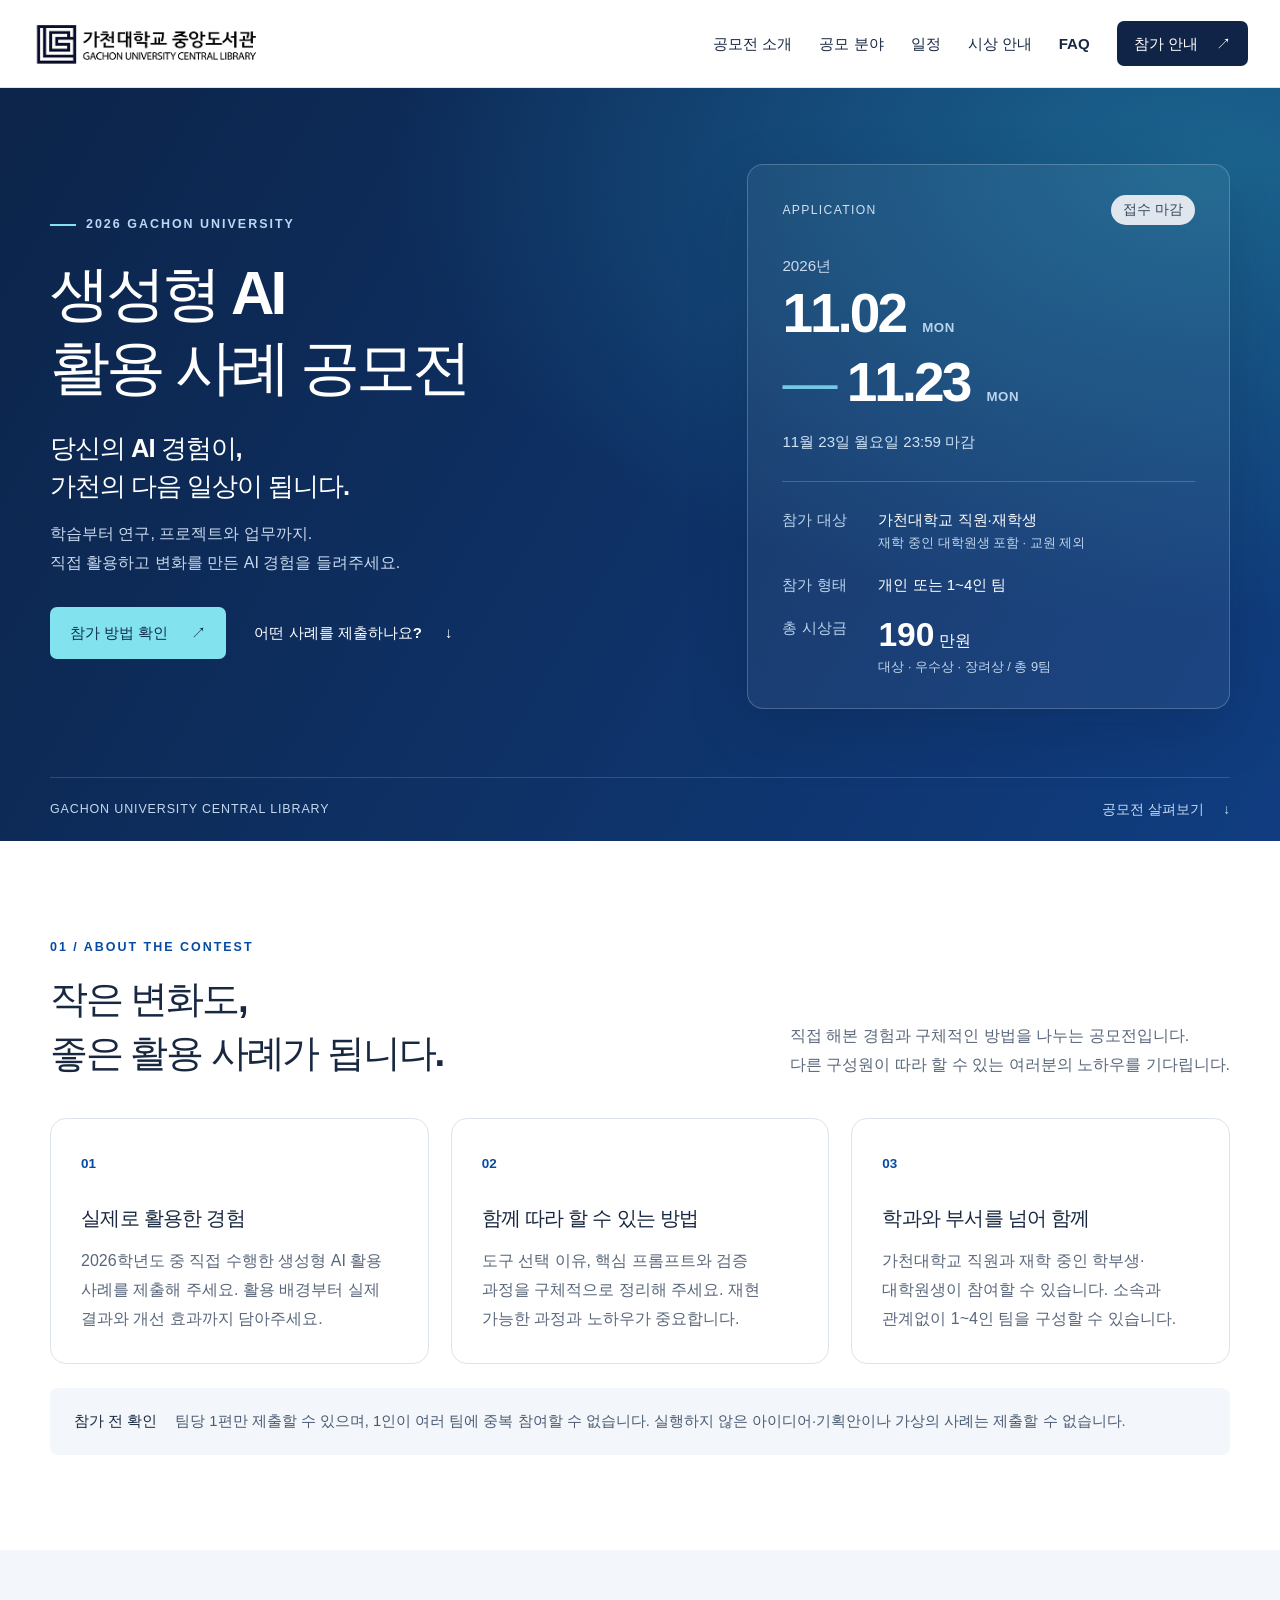
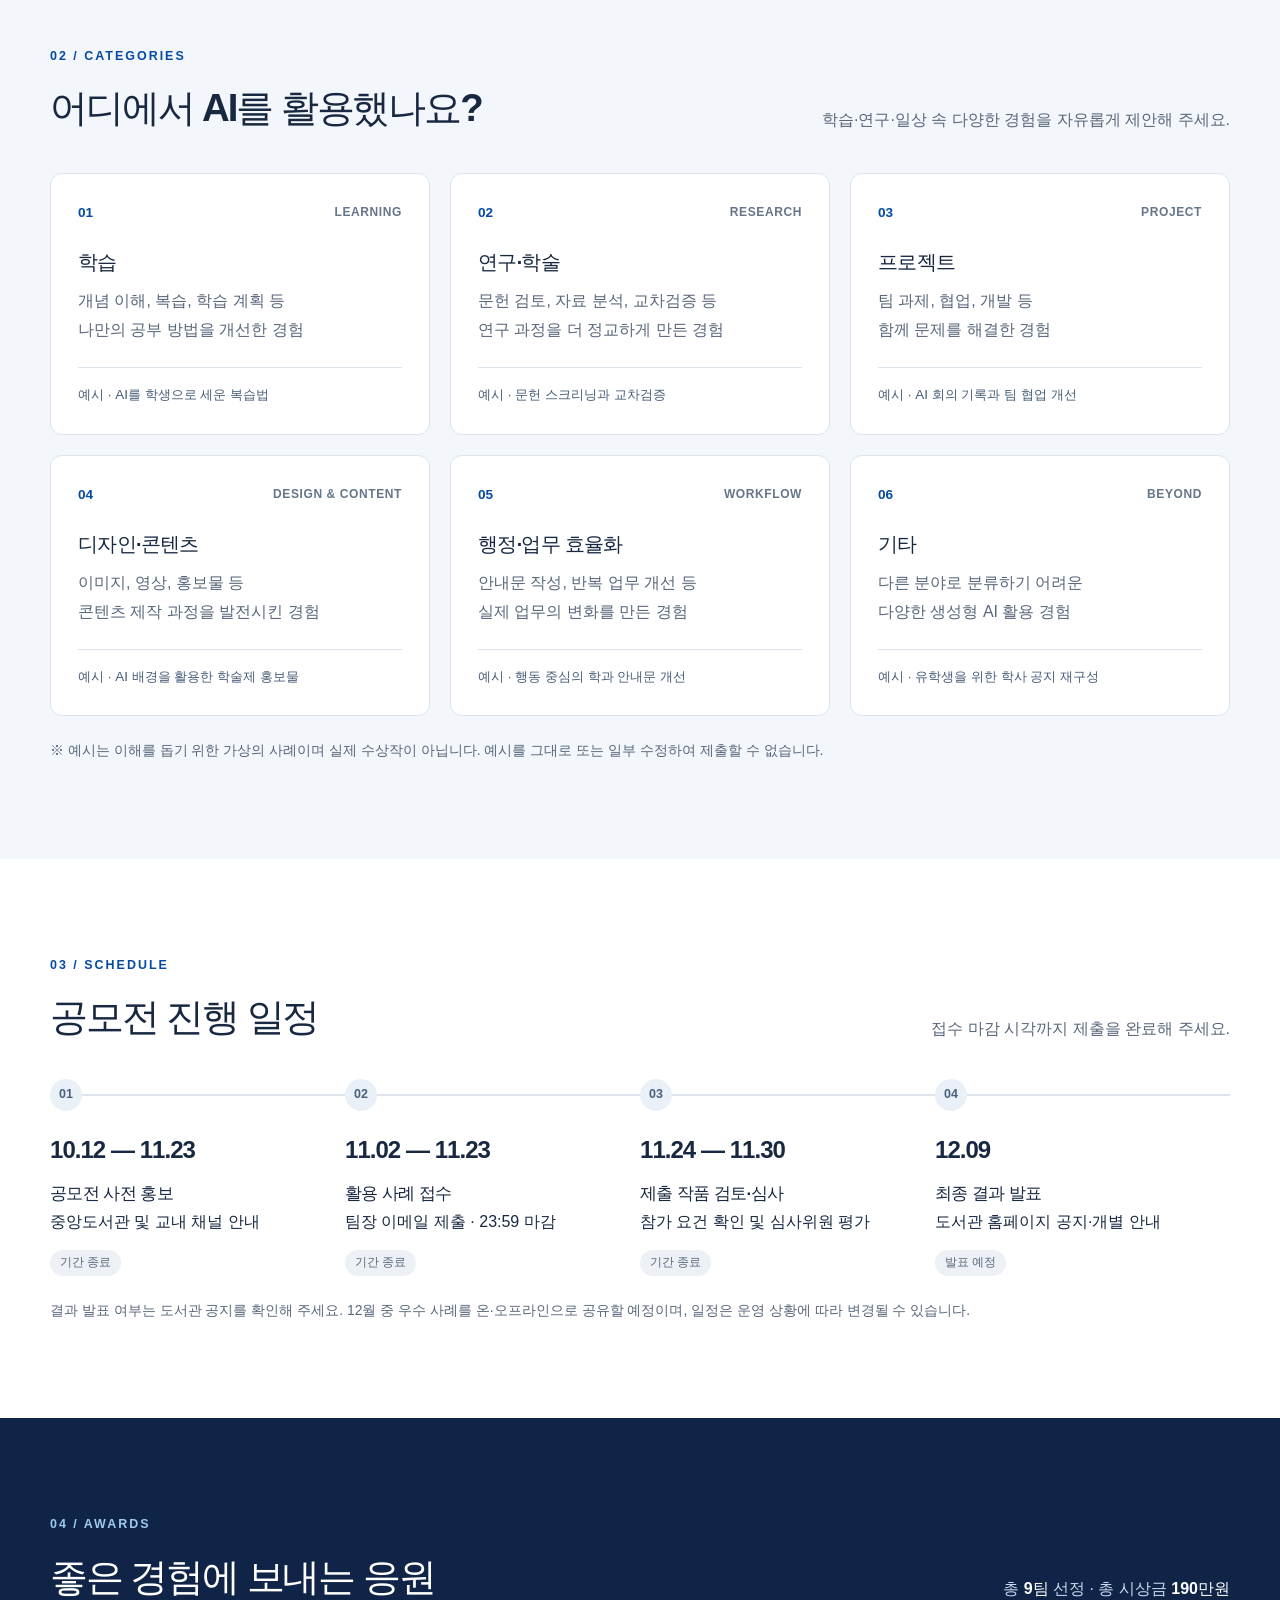
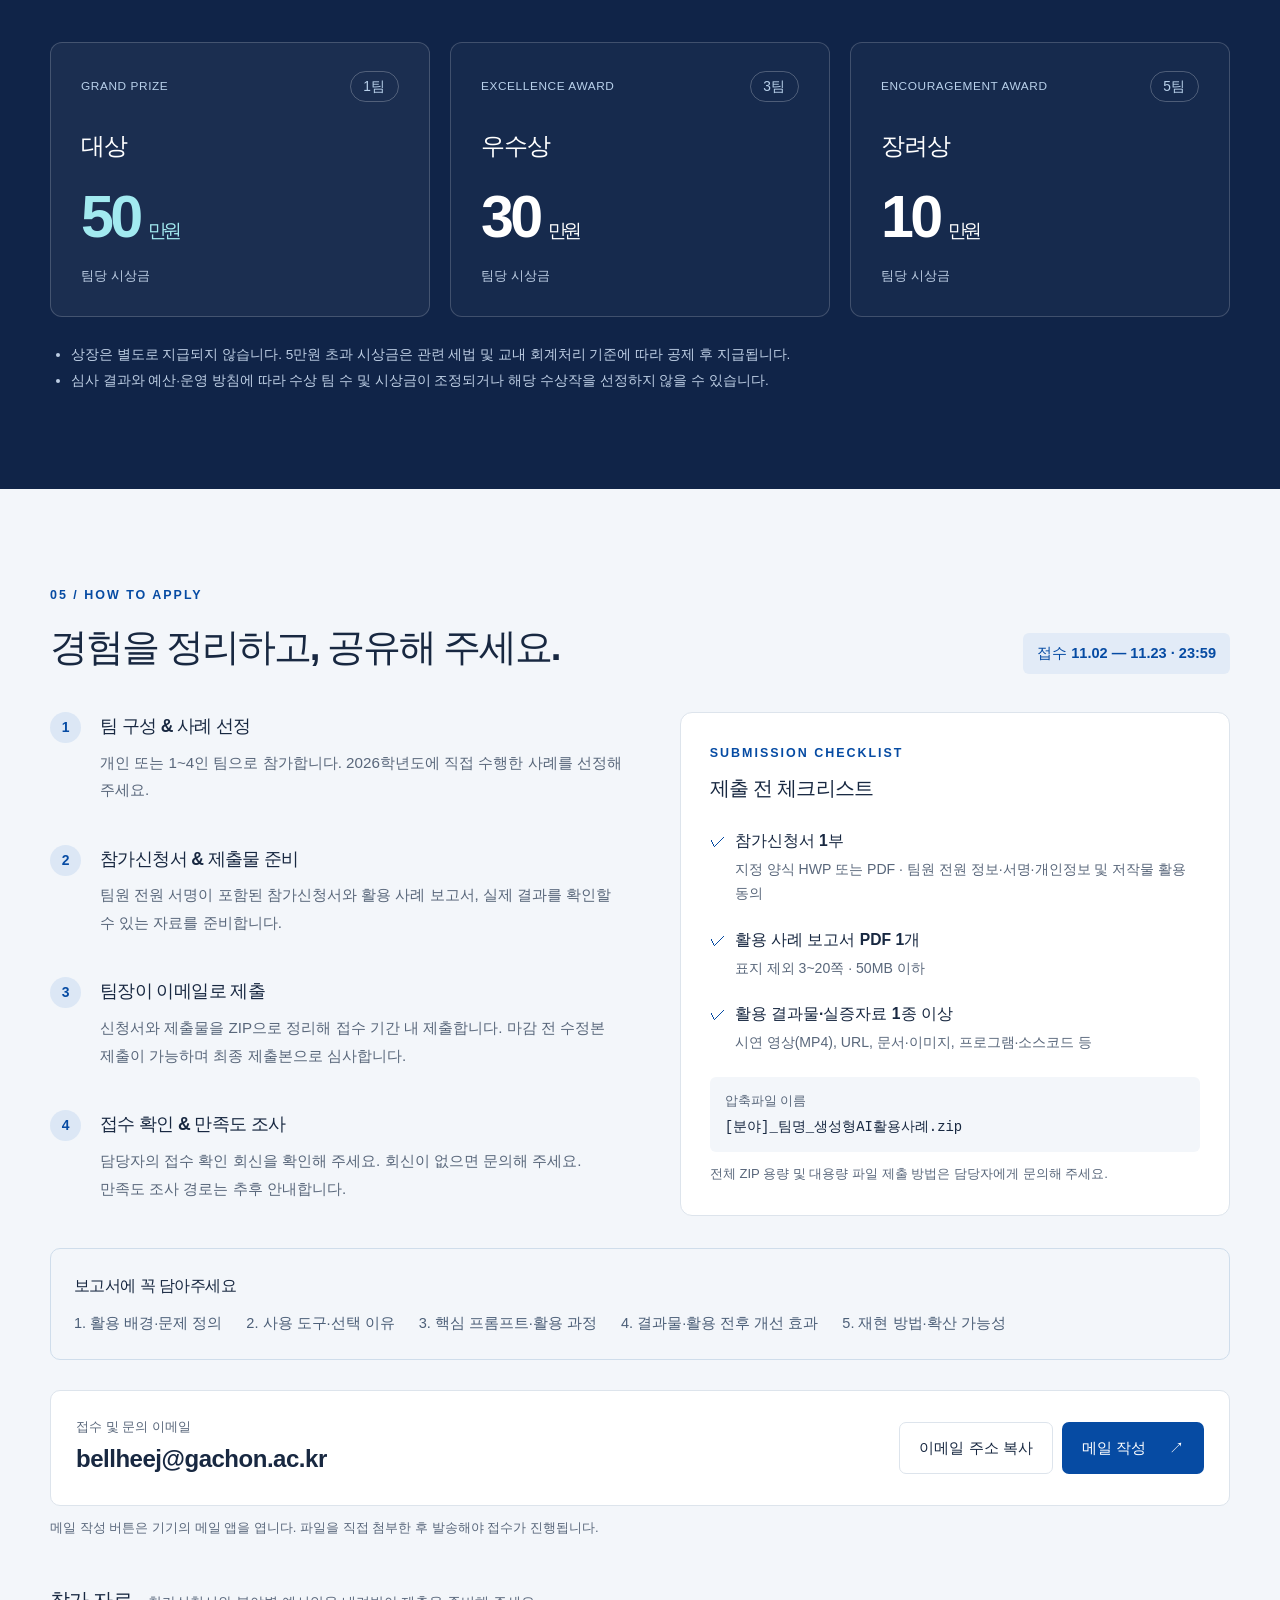
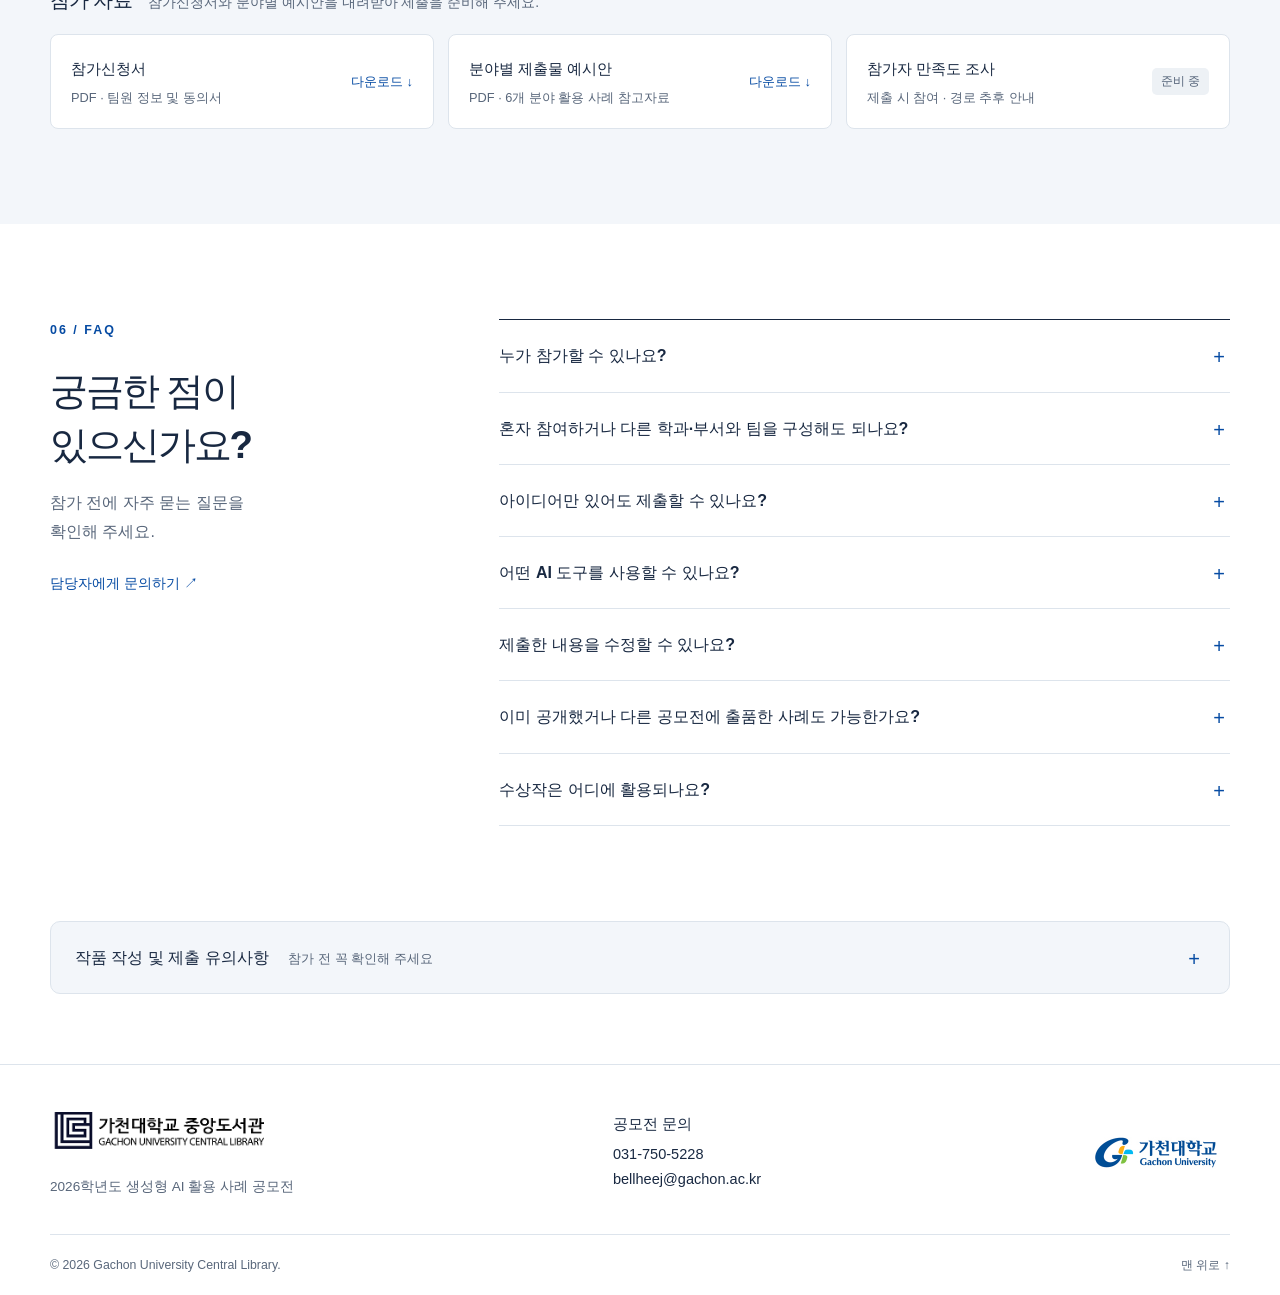
==== commit 9ae3c2e4: "Update index.html" ====
--- a/index.html
+++ b/index.html
@@ -64,7 +64,7 @@
   <section class="section wrap" id="schedule" aria-labelledby="schedule-title">
     <div class="section-heading"><div><p class="eyebrow blue">03 / SCHEDULE</p><h2 id="schedule-title">공모전 진행 일정</h2></div><p>접수 마감 시각까지 제출을 완료해 주세요.</p></div>
     <ol class="timeline"><li data-start="2026-10-12T00:00:00+09:00" data-end="2026-11-24T00:00:00+09:00"><span class="timeline-index">01</span><p class="timeline-date">10.12 — 11.23</p><h3>공모전 사전 홍보</h3><p>중앙도서관 및 교내 채널 안내</p><span class="schedule-status" hidden></span></li><li data-start="2026-11-02T00:00:00+09:00" data-end="2026-11-24T00:00:00+09:00"><span class="timeline-index">02</span><p class="timeline-date">11.02 — 11.23</p><h3>활용 사례 접수</h3><p>팀장 이메일 제출 · 23:59 마감</p><span class="schedule-status" hidden></span></li><li data-start="2026-11-24T00:00:00+09:00" data-end="2026-12-01T00:00:00+09:00"><span class="timeline-index">03</span><p class="timeline-date">11.24 — 11.30</p><h3>제출 작품 검토·심사</h3><p>참가 요건 확인 및 심사위원 평가</p><span class="schedule-status" hidden></span></li><li data-start="2026-12-09T00:00:00+09:00" data-end="2026-12-10T00:00:00+09:00" data-announcement="true"><span class="timeline-index">04</span><p class="timeline-date">12.09</p><h3>최종 결과 발표</h3><p>도서관 홈페이지 공지·개별 안내</p><span class="schedule-status" hidden></span></li></ol>
-    <p class="footnote">모든 일정은 2026년 한국 시간 기준이며, 진행 상태는 예정된 기간에 따라 자동 표시됩니다. 실제 결과 발표 여부는 도서관 공지를 확인해 주세요. 12월 중 우수 사례를 온·오프라인으로 공유할 예정이며, 일정은 운영 상황에 따라 변경될 수 있습니다.</p>
+    <p class="footnote">결과 발표 여부는 도서관 공지를 확인해 주세요. 12월 중 우수 사례를 온·오프라인으로 공유할 예정이며, 일정은 운영 상황에 따라 변경될 수 있습니다.</p>
   </section>
 
   <section class="section awards-section" id="awards" aria-labelledby="awards-title"><div class="wrap">
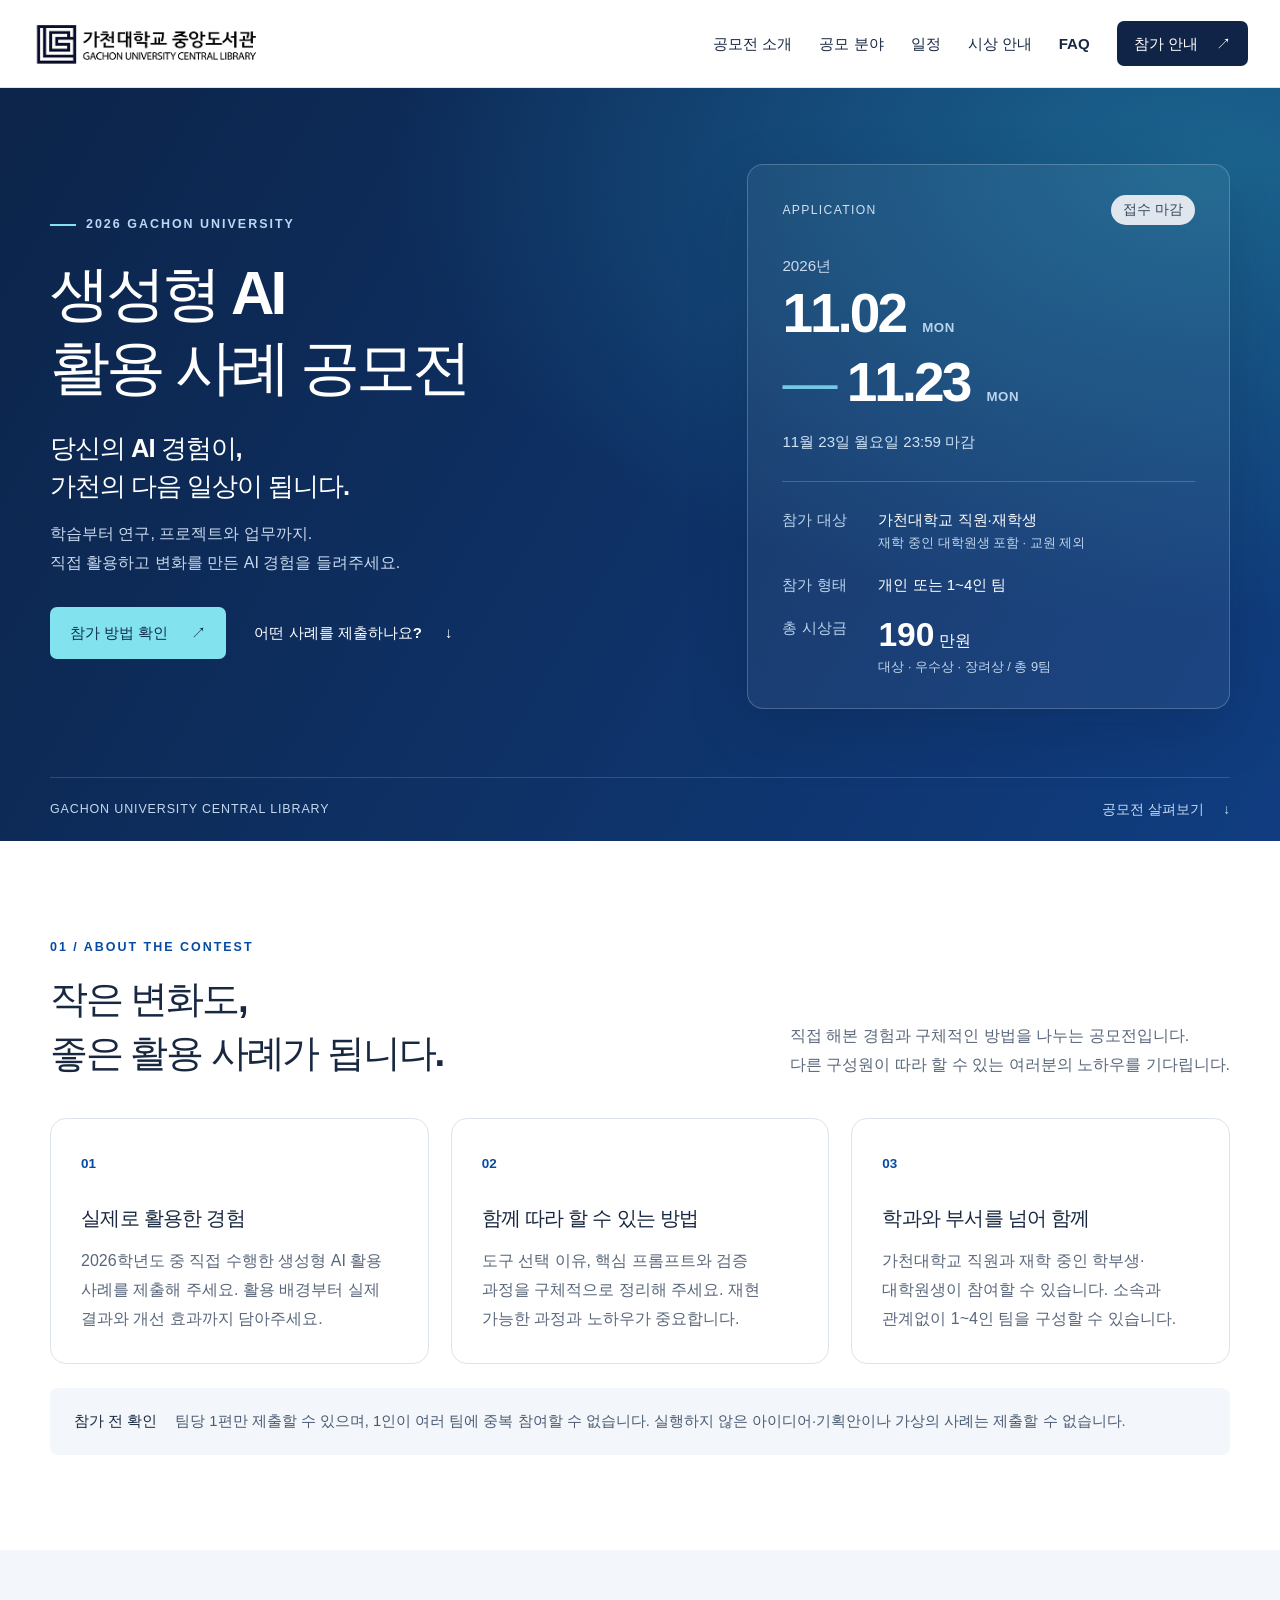
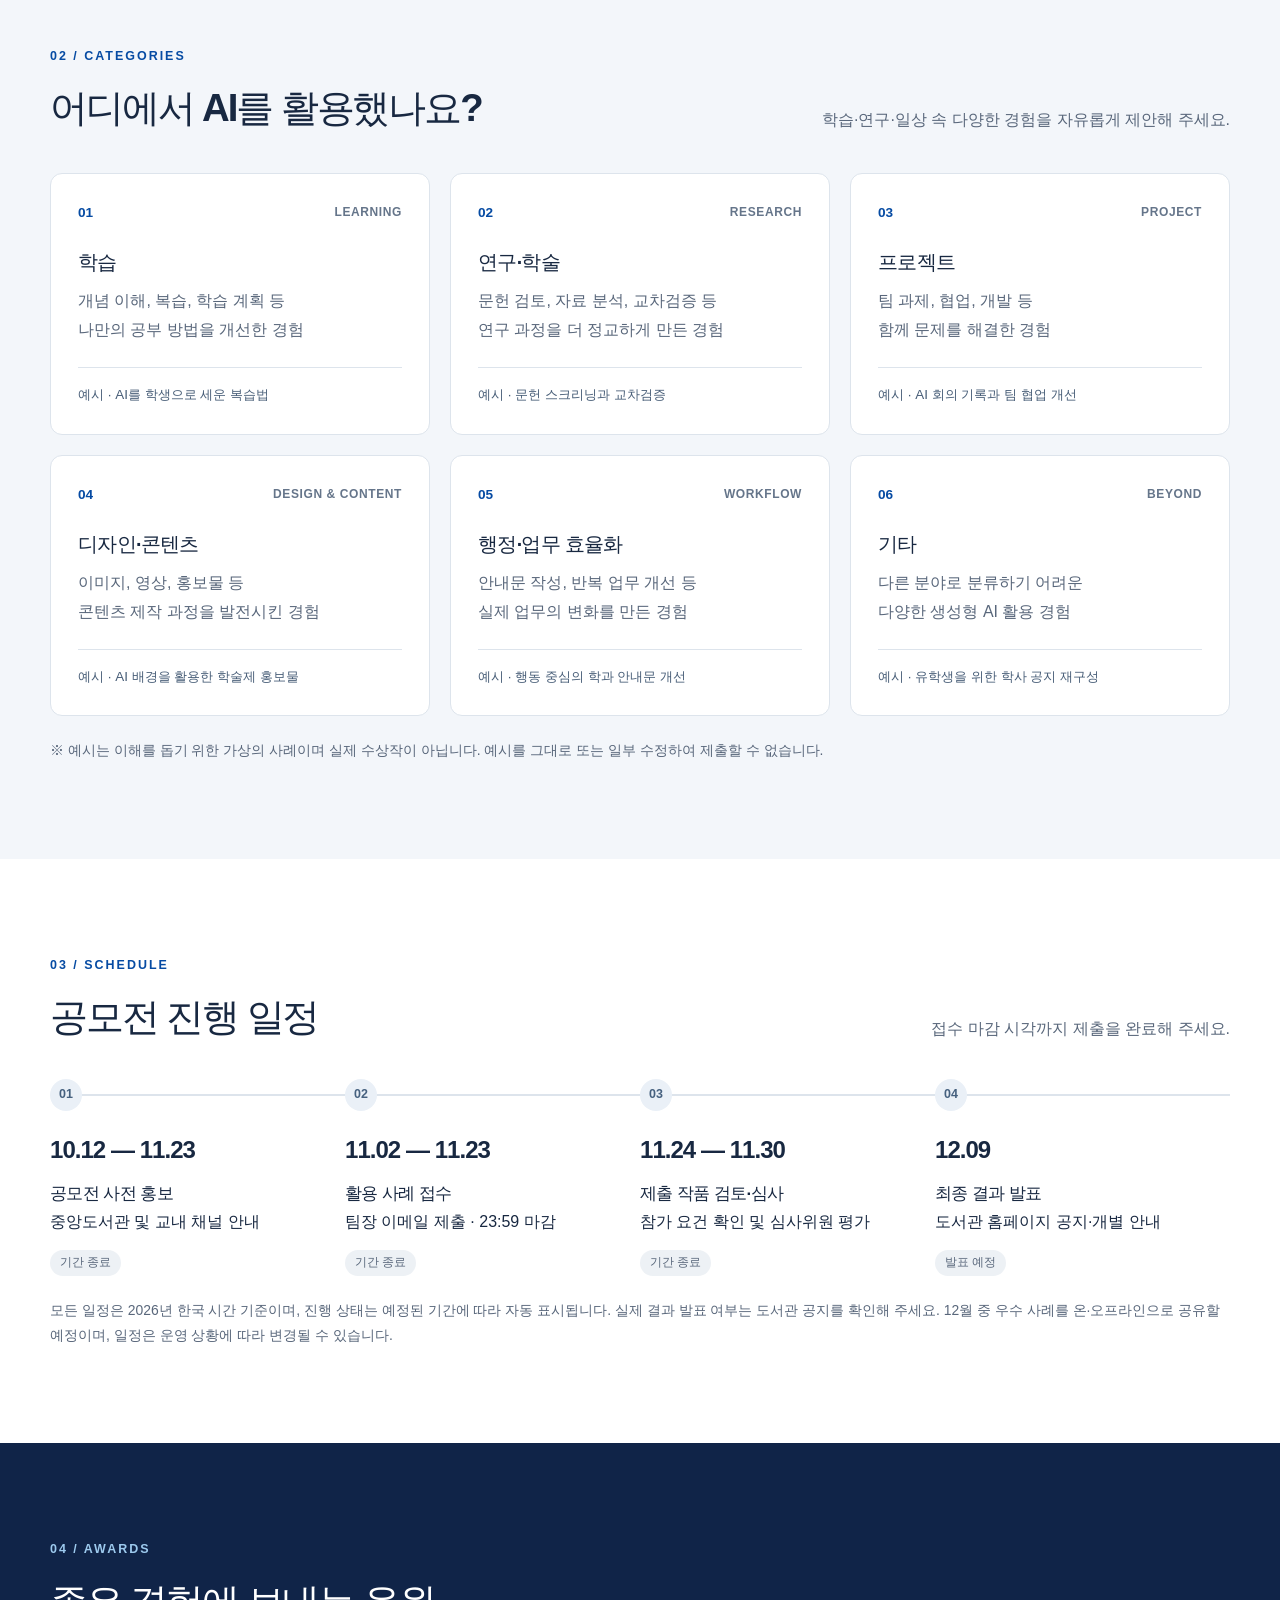
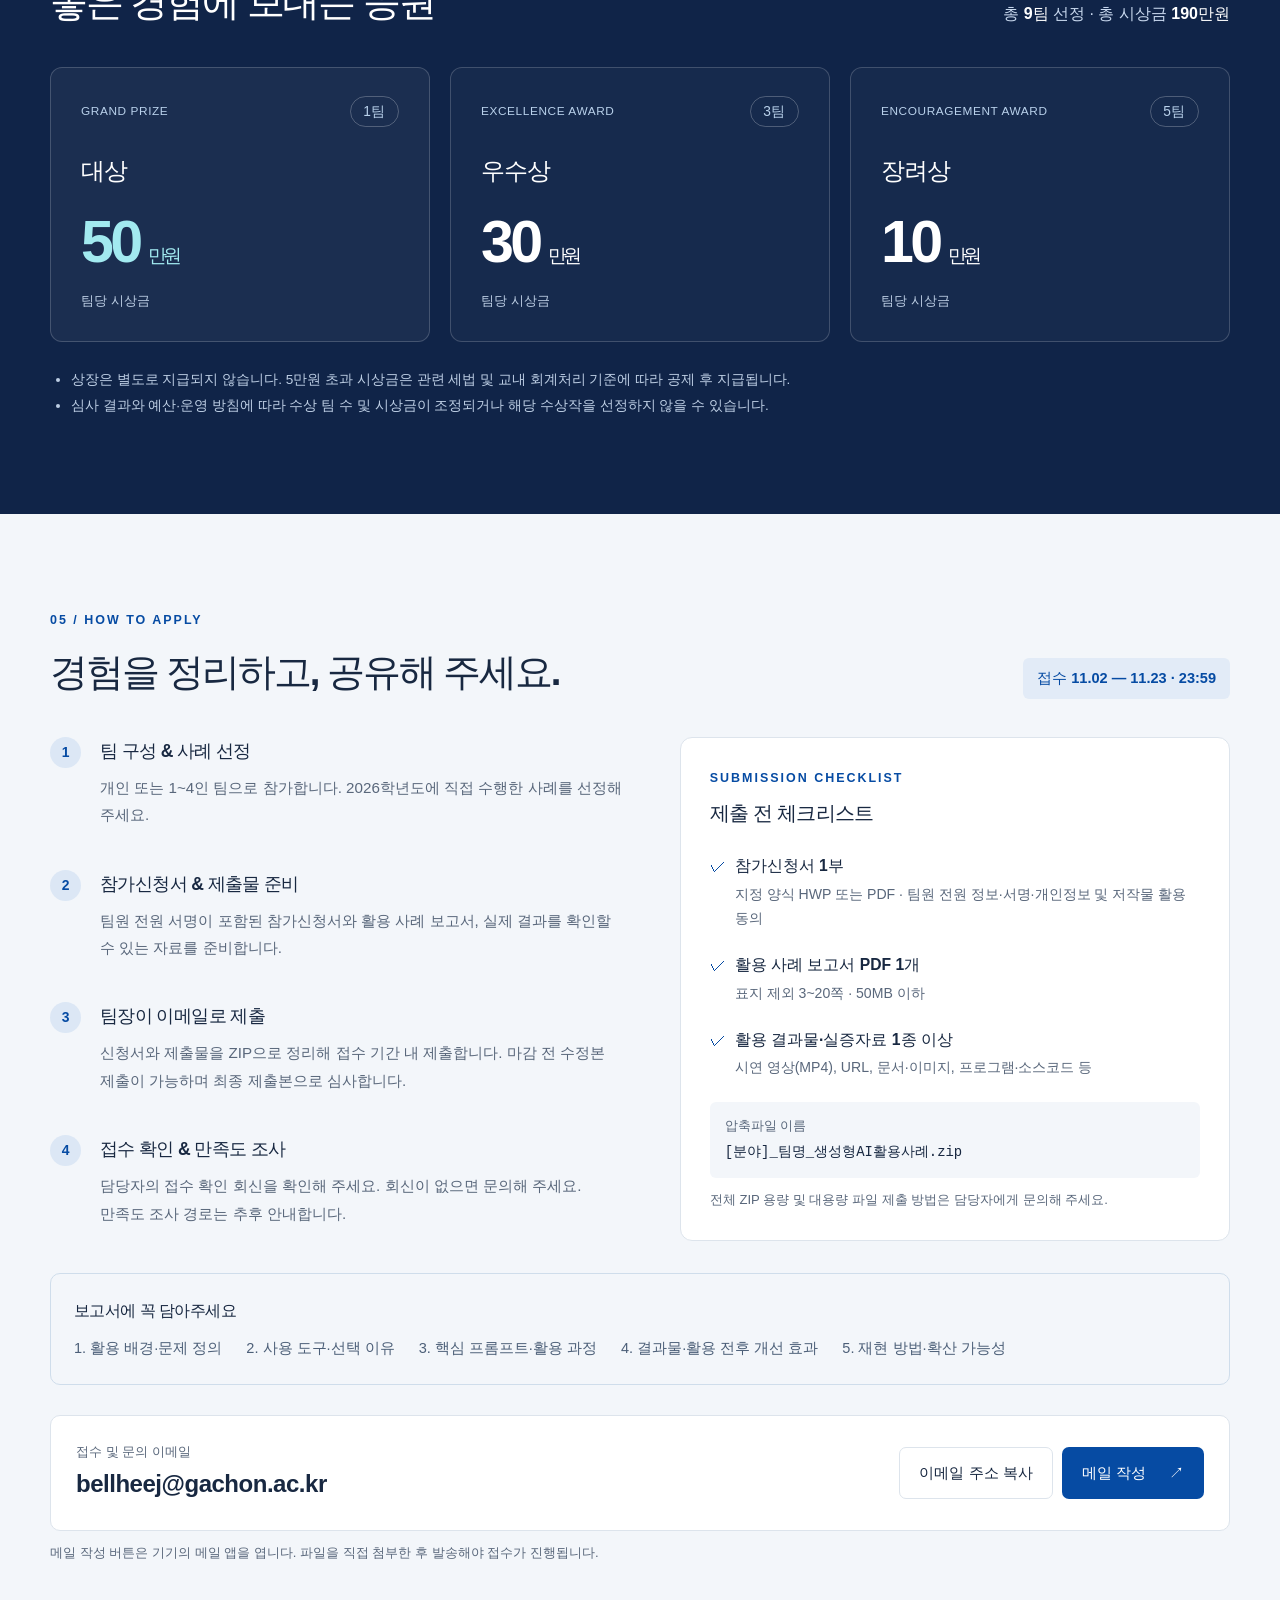
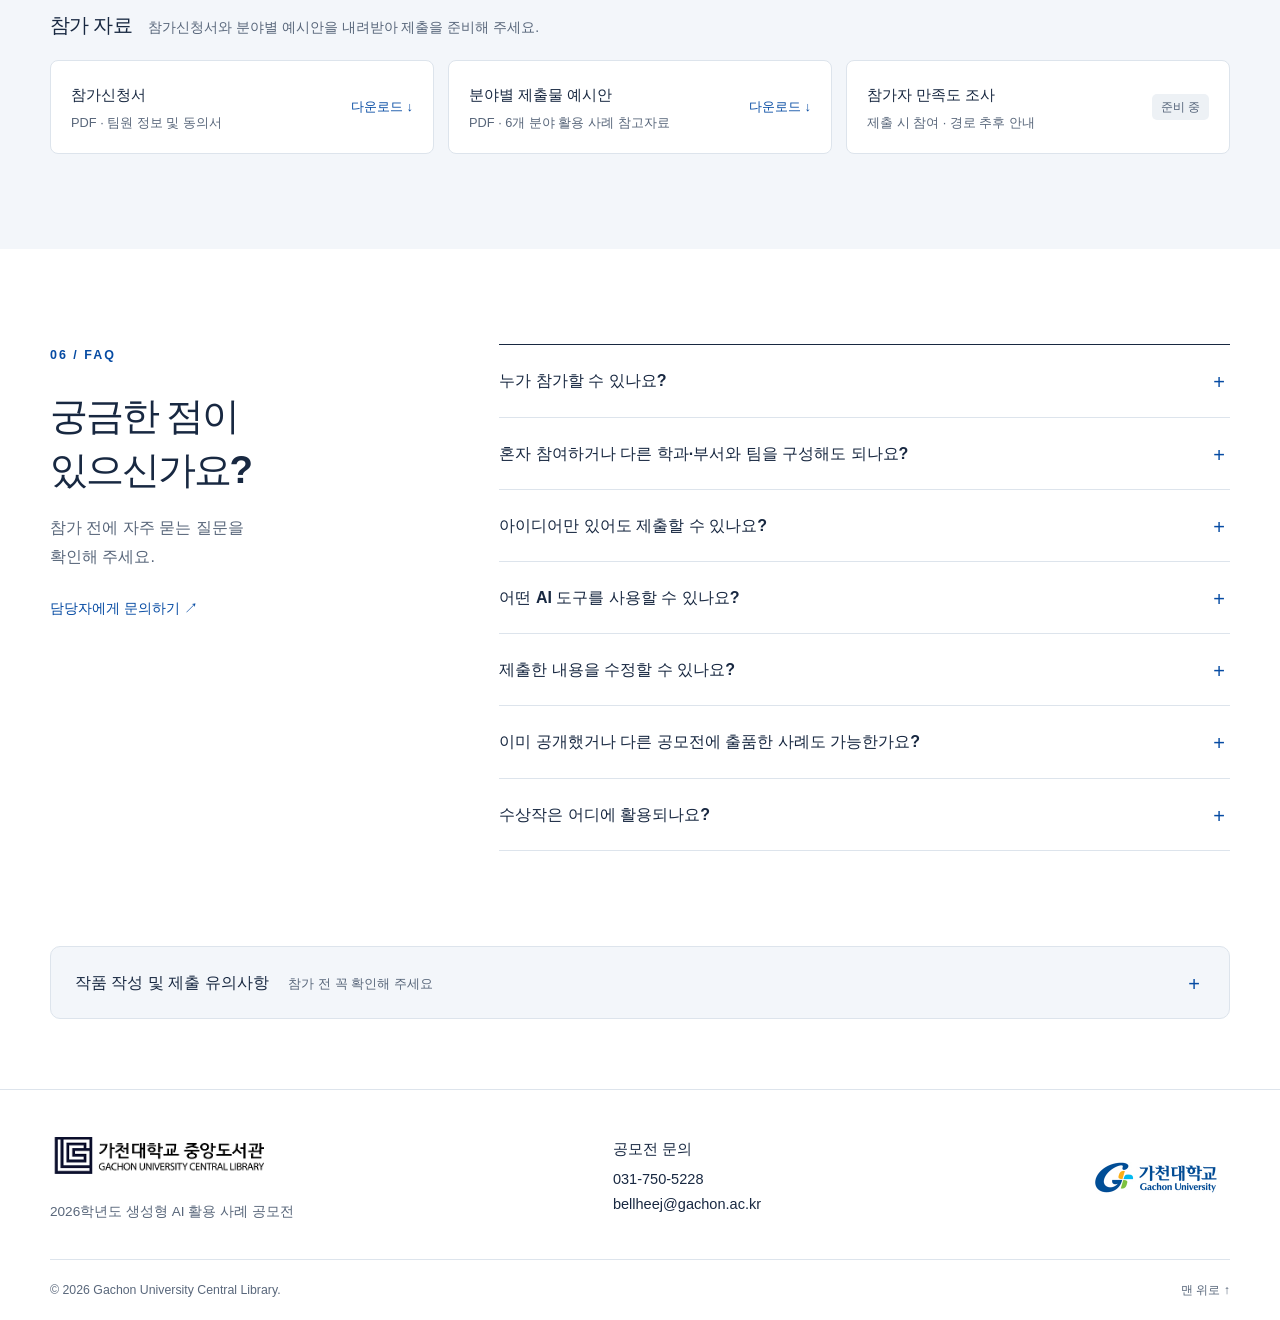
==== commit 68cf82ac: "Add files via upload" ====
--- a/index.html
+++ b/index.html
@@ -2,6 +2,25 @@
 <html lang="ko">
 <head>
   <meta charset="utf-8">
+  <!-- Google Analytics: production site only; reports require account access. -->
+  <script>
+    (function () {
+      if (window.location.hostname !== 'ailib-gachon.github.io' ||
+          !/^\/contest(?:\/|$)/.test(window.location.pathname)) return;
+      window.dataLayer = window.dataLayer || [];
+      window.gtag = function () { window.dataLayer.push(arguments); };
+      window.gtag('js', new Date());
+      window.gtag('config', 'G-Z1DNCZEJEH', {
+        allow_google_signals: false,
+        allow_ad_personalization_signals: false
+      });
+      var tag = document.createElement('script');
+      tag.async = true;
+      tag.src = 'https://www.googletagmanager.com/gtag/js?id=G-Z1DNCZEJEH';
+      document.head.appendChild(tag);
+    }());
+  </script>
+
   <meta name="viewport" content="width=device-width, initial-scale=1">
   <meta name="theme-color" content="#103e8c">
   <meta name="description" content="2026학년도 가천대학교 생성형 AI 활용 사례 공모전. 학습·연구·업무에서 직접 경험한 AI 활용 사례를 공유해 주세요. 11월 2일부터 11월 23일까지 이메일 접수.">
@@ -64,7 +83,7 @@
   <section class="section wrap" id="schedule" aria-labelledby="schedule-title">
     <div class="section-heading"><div><p class="eyebrow blue">03 / SCHEDULE</p><h2 id="schedule-title">공모전 진행 일정</h2></div><p>접수 마감 시각까지 제출을 완료해 주세요.</p></div>
     <ol class="timeline"><li data-start="2026-10-12T00:00:00+09:00" data-end="2026-11-24T00:00:00+09:00"><span class="timeline-index">01</span><p class="timeline-date">10.12 — 11.23</p><h3>공모전 사전 홍보</h3><p>중앙도서관 및 교내 채널 안내</p><span class="schedule-status" hidden></span></li><li data-start="2026-11-02T00:00:00+09:00" data-end="2026-11-24T00:00:00+09:00"><span class="timeline-index">02</span><p class="timeline-date">11.02 — 11.23</p><h3>활용 사례 접수</h3><p>팀장 이메일 제출 · 23:59 마감</p><span class="schedule-status" hidden></span></li><li data-start="2026-11-24T00:00:00+09:00" data-end="2026-12-01T00:00:00+09:00"><span class="timeline-index">03</span><p class="timeline-date">11.24 — 11.30</p><h3>제출 작품 검토·심사</h3><p>참가 요건 확인 및 심사위원 평가</p><span class="schedule-status" hidden></span></li><li data-start="2026-12-09T00:00:00+09:00" data-end="2026-12-10T00:00:00+09:00" data-announcement="true"><span class="timeline-index">04</span><p class="timeline-date">12.09</p><h3>최종 결과 발표</h3><p>도서관 홈페이지 공지·개별 안내</p><span class="schedule-status" hidden></span></li></ol>
-    <p class="footnote">결과 발표 여부는 도서관 공지를 확인해 주세요. 12월 중 우수 사례를 온·오프라인으로 공유할 예정이며, 일정은 운영 상황에 따라 변경될 수 있습니다.</p>
+    <p class="footnote">모든 일정은 2026년 한국 시간 기준이며, 진행 상태는 예정된 기간에 따라 자동 표시됩니다. 실제 결과 발표 여부는 도서관 공지를 확인해 주세요. 12월 중 우수 사례를 온·오프라인으로 공유할 예정이며, 일정은 운영 상황에 따라 변경될 수 있습니다.</p>
   </section>
 
   <section class="section awards-section" id="awards" aria-labelledby="awards-title"><div class="wrap">
